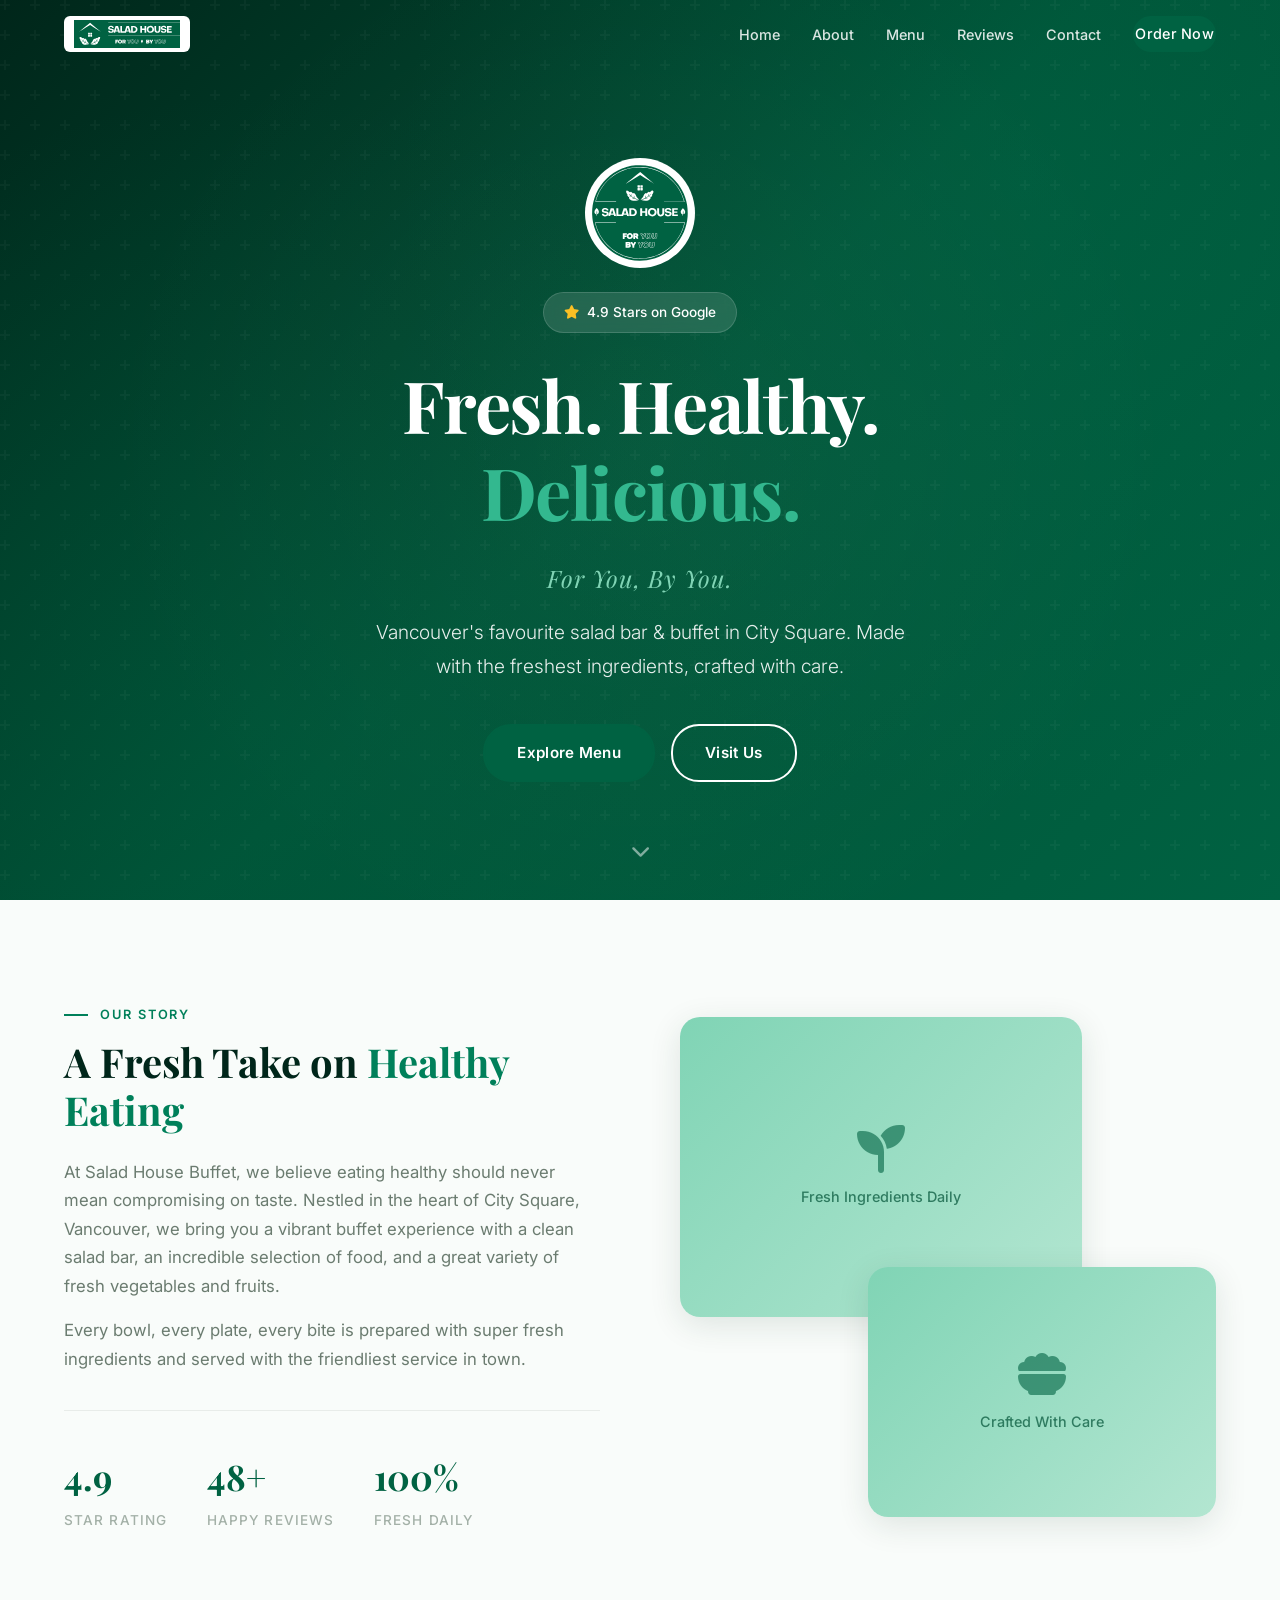
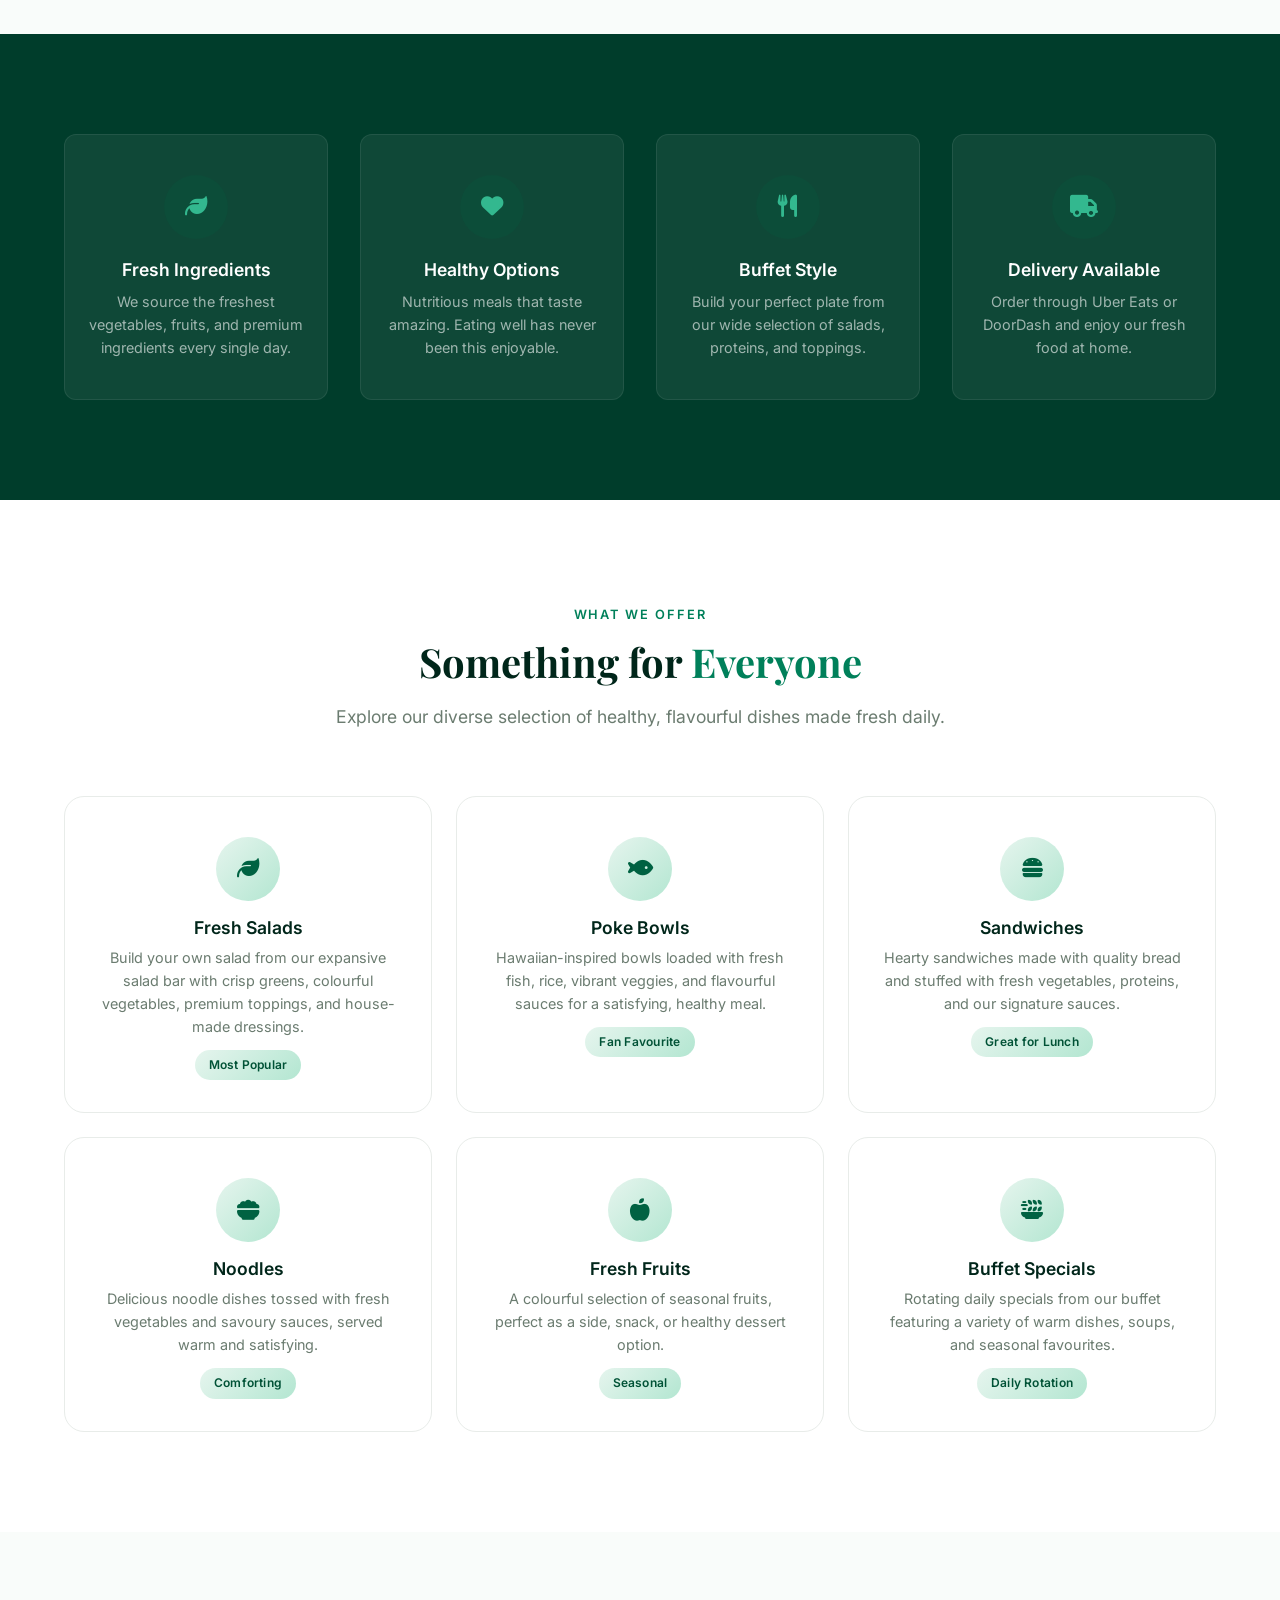
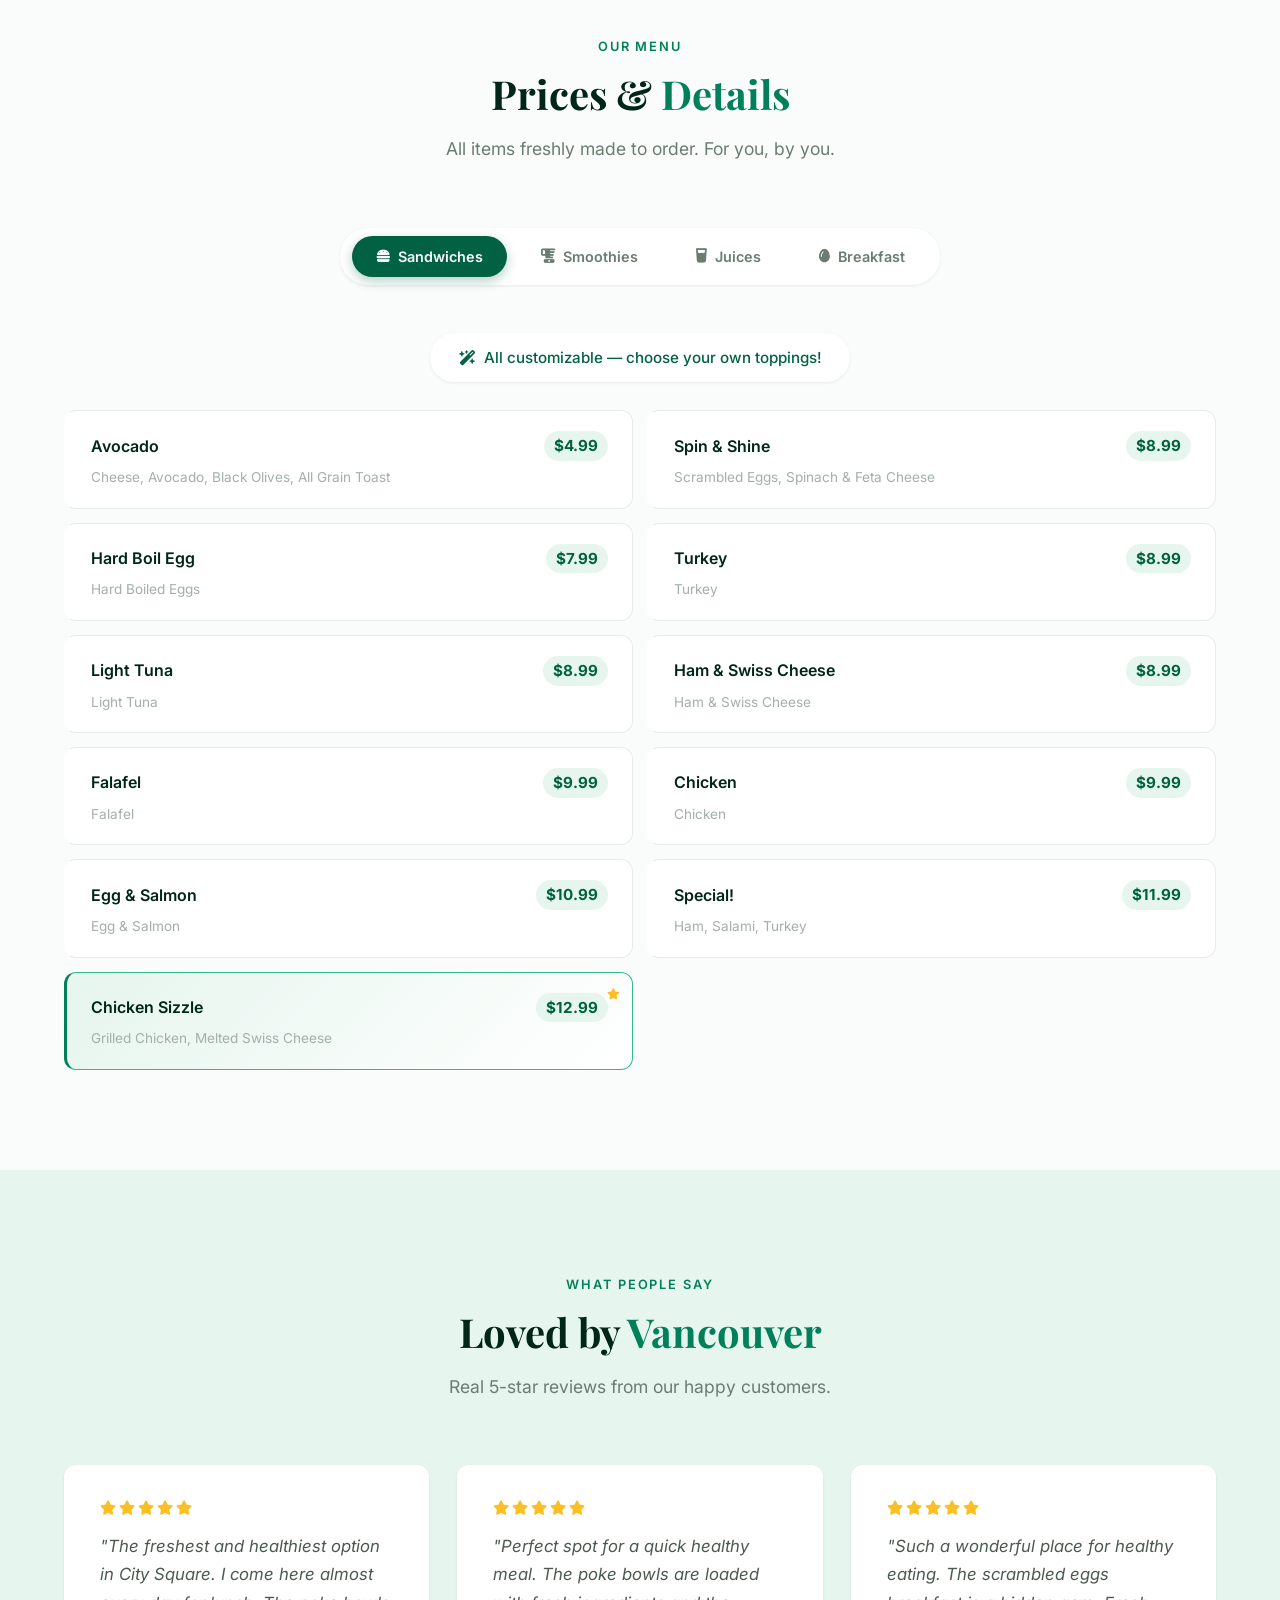
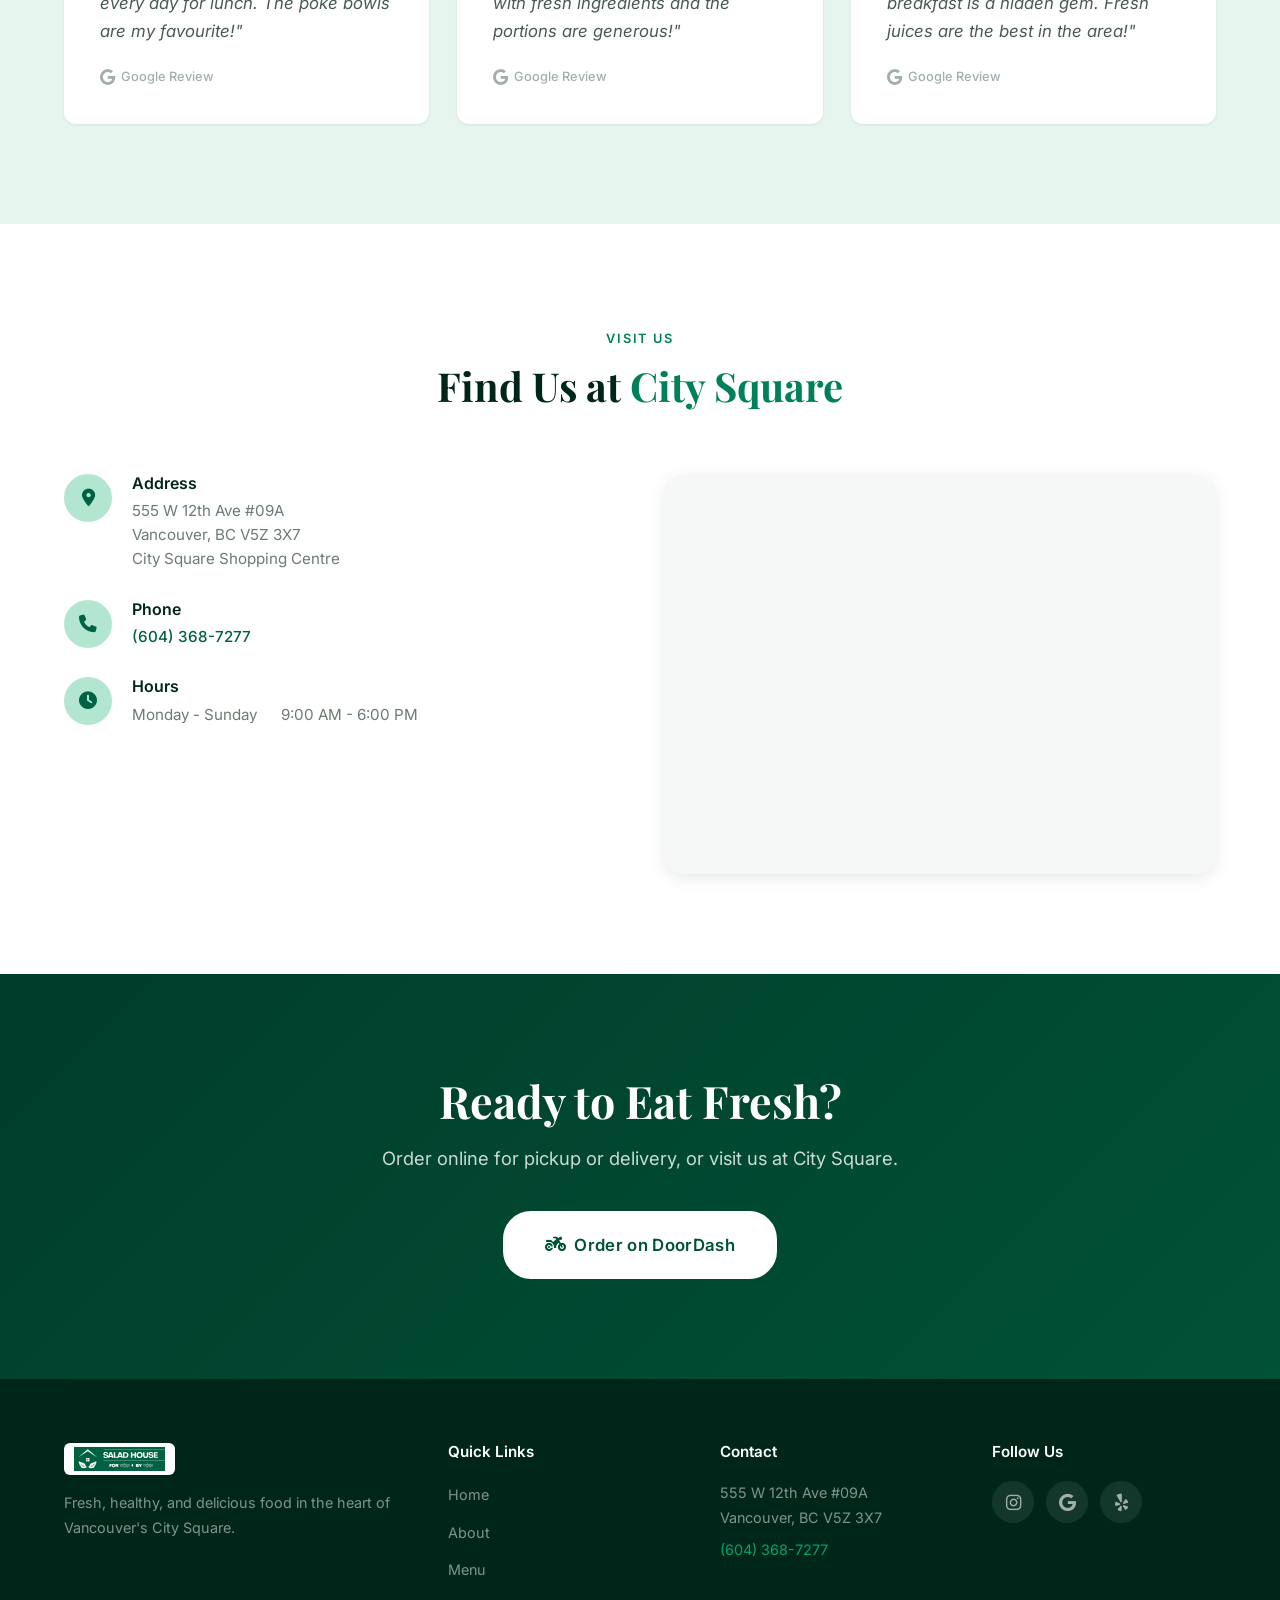
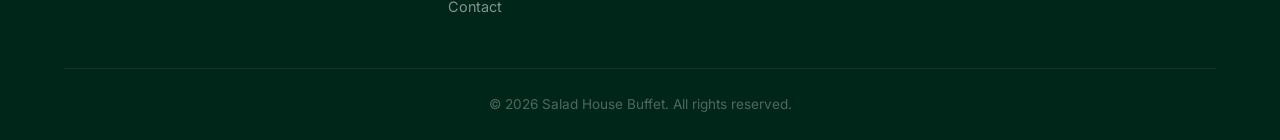
==== index.html @ c986d06a "Update hours to 9AM-6PM every day Co-Authored-By: Claude <noreply@anthropic.com>" ====
<!DOCTYPE html>
<html lang="en">
<head>
    <meta charset="UTF-8">
    <meta name="viewport" content="width=device-width, initial-scale=1.0">
    <title>Salad House Buffet | Fresh & Healthy in City Square, Vancouver</title>
    <meta name="description" content="Salad House Buffet in City Square Vancouver - fresh salads, poke bowls, sandwiches & noodles made with the freshest ingredients. Dine in, pickup or delivery.">
    <link rel="preconnect" href="https://fonts.googleapis.com">
    <link rel="preconnect" href="https://fonts.gstatic.com" crossorigin>
    <link href="https://fonts.googleapis.com/css2?family=Playfair+Display:wght@500;700&family=Inter:wght@300;400;500;600&display=swap" rel="stylesheet">
    <link rel="stylesheet" href="https://cdnjs.cloudflare.com/ajax/libs/font-awesome/6.5.1/css/all.min.css">
    <link rel="icon" type="image/svg+xml" href="Circle-LightBox.svg">
    <link rel="stylesheet" href="style.css">
</head>
<body>

    <!-- Navigation -->
    <nav class="navbar" id="navbar">
        <div class="container nav-container">
            <a href="#" class="logo">
                <img src="Signage-Rectangle.svg" alt="Salad House Buffet" class="logo-img">
            </a>
            <button class="nav-toggle" id="navToggle" aria-label="Toggle navigation">
                <span></span>
                <span></span>
                <span></span>
            </button>
            <ul class="nav-links" id="navLinks">
                <li><a href="#home">Home</a></li>
                <li><a href="#about">About</a></li>
                <li><a href="#menu">Menu</a></li>
                <li><a href="#reviews">Reviews</a></li>
                <li><a href="#contact">Contact</a></li>
                <li><a href="#order" class="btn btn-nav">Order Now</a></li>
            </ul>
        </div>
    </nav>

    <!-- Hero Section -->
    <section class="hero" id="home">
        <div class="hero-overlay"></div>
        <div class="container hero-content">
            <img src="Circle-LightBox.svg" alt="Salad House Buffet" class="hero-logo">
            <span class="hero-badge"><i class="fas fa-star"></i> 4.9 Stars on Google</span>
            <h1>Fresh. Healthy.<br><span class="text-accent">Delicious.</span></h1>
            <p class="hero-slogan">For You, By You.</p>
            <p class="hero-subtitle">Vancouver's favourite salad bar &amp; buffet in City Square. Made with the freshest ingredients, crafted with care.</p>
            <div class="hero-buttons">
                <a href="#menu" class="btn btn-primary">Explore Menu</a>
                <a href="#contact" class="btn btn-outline">Visit Us</a>
            </div>
        </div>
        <div class="hero-scroll">
            <a href="#about"><i class="fas fa-chevron-down"></i></a>
        </div>
    </section>

    <!-- About Section -->
    <section class="section about" id="about">
        <div class="container">
            <div class="about-grid">
                <div class="about-content">
                    <span class="section-label">Our Story</span>
                    <h2>A Fresh Take on <span class="text-accent">Healthy Eating</span></h2>
                    <p>At Salad House Buffet, we believe eating healthy should never mean compromising on taste. Nestled in the heart of City Square, Vancouver, we bring you a vibrant buffet experience with a clean salad bar, an incredible selection of food, and a great variety of fresh vegetables and fruits.</p>
                    <p>Every bowl, every plate, every bite is prepared with super fresh ingredients and served with the friendliest service in town.</p>
                    <div class="about-stats">
                        <div class="stat">
                            <span class="stat-number">4.9</span>
                            <span class="stat-label">Star Rating</span>
                        </div>
                        <div class="stat">
                            <span class="stat-number">48+</span>
                            <span class="stat-label">Happy Reviews</span>
                        </div>
                        <div class="stat">
                            <span class="stat-number">100%</span>
                            <span class="stat-label">Fresh Daily</span>
                        </div>
                    </div>
                </div>
                <div class="about-images">
                    <div class="about-image-card">
                        <div class="image-placeholder">
                            <i class="fas fa-seedling"></i>
                            <span>Fresh Ingredients Daily</span>
                        </div>
                    </div>
                    <div class="about-image-card offset">
                        <div class="image-placeholder">
                            <i class="fas fa-bowl-food"></i>
                            <span>Crafted With Care</span>
                        </div>
                    </div>
                </div>
            </div>
        </div>
    </section>

    <!-- Features Section -->
    <section class="section features">
        <div class="container">
            <div class="features-grid">
                <div class="feature-card">
                    <div class="feature-icon"><i class="fas fa-leaf"></i></div>
                    <h3>Fresh Ingredients</h3>
                    <p>We source the freshest vegetables, fruits, and premium ingredients every single day.</p>
                </div>
                <div class="feature-card">
                    <div class="feature-icon"><i class="fas fa-heart"></i></div>
                    <h3>Healthy Options</h3>
                    <p>Nutritious meals that taste amazing. Eating well has never been this enjoyable.</p>
                </div>
                <div class="feature-card">
                    <div class="feature-icon"><i class="fas fa-utensils"></i></div>
                    <h3>Buffet Style</h3>
                    <p>Build your perfect plate from our wide selection of salads, proteins, and toppings.</p>
                </div>
                <div class="feature-card">
                    <div class="feature-icon"><i class="fas fa-truck"></i></div>
                    <h3>Delivery Available</h3>
                    <p>Order through Uber Eats or DoorDash and enjoy our fresh food at home.</p>
                </div>
            </div>
        </div>
    </section>

    <!-- What We Offer Section -->
    <section class="section menu" id="menu">
        <div class="container">
            <div class="section-header">
                <span class="section-label">What We Offer</span>
                <h2>Something for <span class="text-accent">Everyone</span></h2>
                <p class="section-desc">Explore our diverse selection of healthy, flavourful dishes made fresh daily.</p>
            </div>
            <div class="menu-grid">
                <div class="menu-card">
                    <div class="menu-card-icon"><i class="fas fa-leaf"></i></div>
                    <div class="menu-card-content">
                        <h3>Fresh Salads</h3>
                        <p>Build your own salad from our expansive salad bar with crisp greens, colourful vegetables, premium toppings, and house-made dressings.</p>
                        <span class="menu-tag">Most Popular</span>
                    </div>
                </div>
                <div class="menu-card">
                    <div class="menu-card-icon"><i class="fas fa-fish"></i></div>
                    <div class="menu-card-content">
                        <h3>Poke Bowls</h3>
                        <p>Hawaiian-inspired bowls loaded with fresh fish, rice, vibrant veggies, and flavourful sauces for a satisfying, healthy meal.</p>
                        <span class="menu-tag">Fan Favourite</span>
                    </div>
                </div>
                <div class="menu-card">
                    <div class="menu-card-icon"><i class="fas fa-burger"></i></div>
                    <div class="menu-card-content">
                        <h3>Sandwiches</h3>
                        <p>Hearty sandwiches made with quality bread and stuffed with fresh vegetables, proteins, and our signature sauces.</p>
                        <span class="menu-tag">Great for Lunch</span>
                    </div>
                </div>
                <div class="menu-card">
                    <div class="menu-card-icon"><i class="fas fa-bowl-food"></i></div>
                    <div class="menu-card-content">
                        <h3>Noodles</h3>
                        <p>Delicious noodle dishes tossed with fresh vegetables and savoury sauces, served warm and satisfying.</p>
                        <span class="menu-tag">Comforting</span>
                    </div>
                </div>
                <div class="menu-card">
                    <div class="menu-card-icon"><i class="fas fa-apple-whole"></i></div>
                    <div class="menu-card-content">
                        <h3>Fresh Fruits</h3>
                        <p>A colourful selection of seasonal fruits, perfect as a side, snack, or healthy dessert option.</p>
                        <span class="menu-tag">Seasonal</span>
                    </div>
                </div>
                <div class="menu-card">
                    <div class="menu-card-icon"><i class="fas fa-plate-wheat"></i></div>
                    <div class="menu-card-content">
                        <h3>Buffet Specials</h3>
                        <p>Rotating daily specials from our buffet featuring a variety of warm dishes, soups, and seasonal favourites.</p>
                        <span class="menu-tag">Daily Rotation</span>
                    </div>
                </div>
            </div>
        </div>
    </section>

    <!-- Detailed Menu Section -->
    <section class="section detailed-menu" id="full-menu">
        <div class="container">
            <div class="section-header">
                <span class="section-label">Our Menu</span>
                <h2>Prices &amp; <span class="text-accent">Details</span></h2>
                <p class="section-desc">All items freshly made to order. For you, by you.</p>
            </div>
            <div class="menu-tabs">
                <button class="menu-tab active" data-tab="sandwiches"><i class="fas fa-burger"></i> Sandwiches</button>
                <button class="menu-tab" data-tab="smoothies"><i class="fas fa-blender"></i> Smoothies</button>
                <button class="menu-tab" data-tab="juices"><i class="fas fa-glass-water"></i> Juices</button>
                <button class="menu-tab" data-tab="breakfast"><i class="fas fa-egg"></i> Breakfast</button>
            </div>

            <!-- Sandwiches -->
            <div class="menu-tab-content active" id="tab-sandwiches">
                <p class="menu-tab-note"><i class="fas fa-wand-magic-sparkles"></i> All customizable &mdash; choose your own toppings!</p>
                <div class="detailed-menu-grid">
                    <div class="detailed-item">
                        <div class="detailed-item-header">
                            <h4>Avocado</h4>
                            <span class="detailed-price">$4.99</span>
                        </div>
                        <p>Cheese, Avocado, Black Olives, All Grain Toast</p>
                    </div>
                    <div class="detailed-item">
                        <div class="detailed-item-header">
                            <h4>Spin &amp; Shine</h4>
                            <span class="detailed-price">$8.99</span>
                        </div>
                        <p>Scrambled Eggs, Spinach &amp; Feta Cheese</p>
                    </div>
                    <div class="detailed-item">
                        <div class="detailed-item-header">
                            <h4>Hard Boil Egg</h4>
                            <span class="detailed-price">$7.99</span>
                        </div>
                        <p>Hard Boiled Eggs</p>
                    </div>
                    <div class="detailed-item">
                        <div class="detailed-item-header">
                            <h4>Turkey</h4>
                            <span class="detailed-price">$8.99</span>
                        </div>
                        <p>Turkey</p>
                    </div>
                    <div class="detailed-item">
                        <div class="detailed-item-header">
                            <h4>Light Tuna</h4>
                            <span class="detailed-price">$8.99</span>
                        </div>
                        <p>Light Tuna</p>
                    </div>
                    <div class="detailed-item">
                        <div class="detailed-item-header">
                            <h4>Ham &amp; Swiss Cheese</h4>
                            <span class="detailed-price">$8.99</span>
                        </div>
                        <p>Ham &amp; Swiss Cheese</p>
                    </div>
                    <div class="detailed-item">
                        <div class="detailed-item-header">
                            <h4>Falafel</h4>
                            <span class="detailed-price">$9.99</span>
                        </div>
                        <p>Falafel</p>
                    </div>
                    <div class="detailed-item">
                        <div class="detailed-item-header">
                            <h4>Chicken</h4>
                            <span class="detailed-price">$9.99</span>
                        </div>
                        <p>Chicken</p>
                    </div>
                    <div class="detailed-item">
                        <div class="detailed-item-header">
                            <h4>Egg &amp; Salmon</h4>
                            <span class="detailed-price">$10.99</span>
                        </div>
                        <p>Egg &amp; Salmon</p>
                    </div>
                    <div class="detailed-item">
                        <div class="detailed-item-header">
                            <h4>Special!</h4>
                            <span class="detailed-price">$11.99</span>
                        </div>
                        <p>Ham, Salami, Turkey</p>
                    </div>
                    <div class="detailed-item highlight">
                        <div class="detailed-item-header">
                            <h4>Chicken Sizzle</h4>
                            <span class="detailed-price">$12.99</span>
                        </div>
                        <p>Grilled Chicken, Melted Swiss Cheese</p>
                    </div>
                </div>
            </div>

            <!-- Smoothies -->
            <div class="menu-tab-content" id="tab-smoothies">
                <p class="menu-tab-note"><i class="fas fa-info-circle"></i> Available in 16oz &amp; 24oz</p>
                <div class="detailed-menu-grid">
                    <div class="detailed-item">
                        <div class="detailed-item-header">
                            <h4>Storm Smoothie</h4>
                            <span class="detailed-price">$6.99 / $8.99</span>
                        </div>
                        <p>Strawberry, Banana, Milk</p>
                    </div>
                    <div class="detailed-item">
                        <div class="detailed-item-header">
                            <h4>Bonanza</h4>
                            <span class="detailed-price">$6.99 / $8.99</span>
                        </div>
                        <p>Blueberry, Banana, Milk</p>
                    </div>
                    <div class="detailed-item">
                        <div class="detailed-item-header">
                            <h4>Pi&ntilde;a Colada</h4>
                            <span class="detailed-price">$6.99 / $8.99</span>
                        </div>
                        <p>Pineapple, Mango, Banana, Milk</p>
                    </div>
                    <div class="detailed-item">
                        <div class="detailed-item-header">
                            <h4>Mixed Berry</h4>
                            <span class="detailed-price">$6.99 / $8.99</span>
                        </div>
                        <p>Strawberry, Raspberry, Blueberry, Blackberry, Banana, Milk</p>
                    </div>
                    <div class="detailed-item">
                        <div class="detailed-item-header">
                            <h4>Green Berry</h4>
                            <span class="detailed-price">$6.99 / $8.99</span>
                        </div>
                        <p>Spinach, Strawberry, Mango, Banana, Milk</p>
                    </div>
                    <div class="detailed-item">
                        <div class="detailed-item-header">
                            <h4>Green Smoothie</h4>
                            <span class="detailed-price">$7.99 / $9.99</span>
                        </div>
                        <p>Avocado, Banana, Almond, Milk</p>
                    </div>
                    <div class="detailed-item">
                        <div class="detailed-item-header">
                            <h4>PB &amp; S</h4>
                            <span class="detailed-price">$7.99 / $9.99</span>
                        </div>
                        <p>Peanut Butter, Banana, Spinach, Milk</p>
                    </div>
                    <div class="detailed-item">
                        <div class="detailed-item-header">
                            <h4>Blueberry Blast</h4>
                            <span class="detailed-price">$7.99 / $9.99</span>
                        </div>
                        <p>Blueberry, Banana, Avocado, Chia Seeds</p>
                    </div>
                    <div class="detailed-item">
                        <div class="detailed-item-header">
                            <h4>Pine &amp; Shine</h4>
                            <span class="detailed-price">$8.99 / $10.99</span>
                        </div>
                        <p>Pineapple, Cucumber, Celery, Ginger, Lemon, Banana</p>
                    </div>
                    <div class="detailed-item">
                        <div class="detailed-item-header">
                            <h4>Mango Pistachio</h4>
                            <span class="detailed-price">$9.99 / $11.99</span>
                        </div>
                        <p>Mango, Banana, Pistachio, Milk</p>
                    </div>
                    <div class="detailed-item">
                        <div class="detailed-item-header">
                            <h4>Nutella Banana</h4>
                            <span class="detailed-price">$9.99 / $11.99</span>
                        </div>
                        <p>Nutella, Banana, Strawberry, Milk</p>
                    </div>
                </div>
                <div class="menu-addons">
                    <h4>Add-ons</h4>
                    <span>+$1 Almond Milk / Coconut Water</span>
                    <span>+$1.99 Nuts</span>
                    <span>+$2.99 Whey Protein (Chocolate/Vanilla)</span>
                </div>
            </div>

            <!-- Juices -->
            <div class="menu-tab-content" id="tab-juices">
                <p class="menu-tab-note"><i class="fas fa-lemon"></i> 16oz Fresh &mdash; All Customizable!</p>
                <div class="detailed-menu-grid">
                    <div class="detailed-item">
                        <div class="detailed-item-header">
                            <h4>Green Detox</h4>
                            <span class="detailed-price">$7.99</span>
                        </div>
                        <p>Apples, Lime, Kale/Celery</p>
                    </div>
                    <div class="detailed-item">
                        <div class="detailed-item-header">
                            <h4>Red Detox</h4>
                            <span class="detailed-price">$7.99</span>
                        </div>
                        <p>Apples, Beets, Carrots, Ginger</p>
                    </div>
                    <div class="detailed-item">
                        <div class="detailed-item-header">
                            <h4>Energizing Juice</h4>
                            <span class="detailed-price">$7.99</span>
                        </div>
                        <p>Apples, Celery, Oranges</p>
                    </div>
                    <div class="detailed-item">
                        <div class="detailed-item-header">
                            <h4>Lion's Juice</h4>
                            <span class="detailed-price">$7.99</span>
                        </div>
                        <p>Grapefruits, Oranges, Apples</p>
                    </div>
                    <div class="detailed-item">
                        <div class="detailed-item-header">
                            <h4>Carrot Juice</h4>
                            <span class="detailed-price">$7.99</span>
                        </div>
                        <p>Carrots</p>
                    </div>
                    <div class="detailed-item">
                        <div class="detailed-item-header">
                            <h4>Apple Juice</h4>
                            <span class="detailed-price">$7.99</span>
                        </div>
                        <p>Apples</p>
                    </div>
                    <div class="detailed-item">
                        <div class="detailed-item-header">
                            <h4>Orange Juice</h4>
                            <span class="detailed-price">$8.99</span>
                        </div>
                        <p>Oranges</p>
                    </div>
                    <div class="detailed-item">
                        <div class="detailed-item-header">
                            <h4>Watermelon Juice</h4>
                            <span class="detailed-price">$7.99</span>
                        </div>
                        <p>Watermelons</p>
                    </div>
                    <div class="detailed-item">
                        <div class="detailed-item-header">
                            <h4>Orange Fun</h4>
                            <span class="detailed-price">$7.99</span>
                        </div>
                        <p>Oranges, Carrots</p>
                    </div>
                    <div class="detailed-item">
                        <div class="detailed-item-header">
                            <h4>Green Glow</h4>
                            <span class="detailed-price">$7.99</span>
                        </div>
                        <p>Celery, Kale, Cucumber, Lemon, Ginger</p>
                    </div>
                    <div class="detailed-item highlight">
                        <div class="detailed-item-header">
                            <h4>Build A Blend!</h4>
                            <span class="detailed-price">$8.99</span>
                        </div>
                        <p>Create Your Own Juice With Customizable Flavours</p>
                    </div>
                </div>
            </div>

            <!-- Breakfast -->
            <div class="menu-tab-content" id="tab-breakfast">
                <p class="menu-tab-note"><i class="fas fa-clock"></i> Served 8:30 AM &ndash; 11:00 AM</p>
                <div class="detailed-menu-grid">
                    <div class="detailed-item breakfast-feature">
                        <div class="detailed-item-header">
                            <h4>Scrambled Eggs Plate</h4>
                            <span class="detailed-price">$7.99</span>
                        </div>
                        <p>Up to 4 of your toppings! Served with toast and fresh salad.</p>
                        <span class="menu-tag">Add coffee or tea for $1.99</span>
                    </div>
                </div>
            </div>
        </div>
    </section>

    <!-- Reviews Section -->
    <section class="section reviews" id="reviews">
        <div class="container">
            <div class="section-header">
                <span class="section-label">What People Say</span>
                <h2>Loved by <span class="text-accent">Vancouver</span></h2>
                <p class="section-desc">Real 5-star reviews from our happy customers.</p>
            </div>
            <div class="reviews-grid" id="reviewsGrid">
                <!-- Reviews are loaded dynamically via JavaScript -->
            </div>
        </div>
    </section>

    <!-- Hours & Location Section -->
    <section class="section contact" id="contact">
        <div class="container">
            <div class="section-header">
                <span class="section-label">Visit Us</span>
                <h2>Find Us at <span class="text-accent">City Square</span></h2>
            </div>
            <div class="contact-grid">
                <div class="contact-info">
                    <div class="contact-card">
                        <div class="contact-icon"><i class="fas fa-location-dot"></i></div>
                        <div>
                            <h3>Address</h3>
                            <p>555 W 12th Ave #09A<br>Vancouver, BC V5Z 3X7<br>City Square Shopping Centre</p>
                        </div>
                    </div>
                    <div class="contact-card">
                        <div class="contact-icon"><i class="fas fa-phone"></i></div>
                        <div>
                            <h3>Phone</h3>
                            <p><a href="tel:+16043687277">(604) 368-7277</a></p>
                        </div>
                    </div>
                    <div class="contact-card">
                        <div class="contact-icon"><i class="fas fa-clock"></i></div>
                        <div>
                            <h3>Hours</h3>
                            <div class="hours-table">
                                <div class="hours-row">
                                    <span>Monday - Sunday</span>
                                    <span>9:00 AM - 6:00 PM</span>
                                </div>
                            </div>
                        </div>
                    </div>
                </div>
                <div class="contact-map">
                    <iframe
                        src="https://www.google.com/maps/embed/v1/place?key=AIzaSyBFw0Qbyq9zTFTd-tUY6dZWTgaQzuU17R8&q=Salad+House+Buffet,555+W+12th+Ave,Vancouver+BC&zoom=16"
                        width="100%"
                        height="100%"
                        style="border:0;"
                        allowfullscreen=""
                        loading="lazy"
                        referrerpolicy="no-referrer-when-downgrade"
                        title="Salad House Buffet Location">
                    </iframe>
                </div>
            </div>
        </div>
    </section>

    <!-- Order CTA Section -->
    <section class="section cta" id="order">
        <div class="container cta-content">
            <h2>Ready to Eat Fresh?</h2>
            <p>Order online for pickup or delivery, or visit us at City Square.</p>
            <div class="cta-buttons">
                <a href="https://www.doordash.com/en-CA/store/salad-house-buffet-vancouver-27857831/" target="_blank" rel="noopener" class="btn btn-primary btn-lg">
                    <i class="fas fa-motorcycle"></i> Order on DoorDash
                </a>
            </div>
        </div>
    </section>

    <!-- Footer -->
    <footer class="footer">
        <div class="container">
            <div class="footer-grid">
                <div class="footer-brand">
                    <a href="#" class="logo">
                        <img src="Signage-Rectangle.svg" alt="Salad House Buffet" class="logo-img footer-logo-img">
                    </a>
                    <p>Fresh, healthy, and delicious food in the heart of Vancouver's City Square.</p>
                </div>
                <div class="footer-links">
                    <h4>Quick Links</h4>
                    <ul>
                        <li><a href="#home">Home</a></li>
                        <li><a href="#about">About</a></li>
                        <li><a href="#menu">Menu</a></li>
                        <li><a href="#contact">Contact</a></li>
                    </ul>
                </div>
                <div class="footer-contact">
                    <h4>Contact</h4>
                    <p>555 W 12th Ave #09A<br>Vancouver, BC V5Z 3X7</p>
                    <p><a href="tel:+16043687277">(604) 368-7277</a></p>
                </div>
                <div class="footer-social">
                    <h4>Follow Us</h4>
                    <div class="social-links">
                        <a href="https://www.instagram.com/saladhouse.vancouver/" target="_blank" rel="noopener" aria-label="Instagram"><i class="fab fa-instagram"></i></a>
                        <a href="https://www.google.ca/maps/place/Salad+House/@49.2611247,-123.1162319,17z/data=!4m8!3m7!1s0x548673e7e49246a1:0xc9ac0d1b2c7788c9!8m2!3d49.2611247!4d-123.1162319!9m1!1b1!16s%2Fg%2F11fyxnqwh1" target="_blank" rel="noopener" aria-label="Google Maps Reviews"><i class="fab fa-google"></i></a>
                        <a href="https://www.yelp.com/biz/salad-house-buffet-vancouver" target="_blank" rel="noopener" aria-label="Yelp"><i class="fab fa-yelp"></i></a>
                    </div>
                </div>
            </div>
            <div class="footer-bottom">
                <p>&copy; 2026 Salad House Buffet. All rights reserved.</p>
            </div>
        </div>
    </footer>

    <script src="script.js"></script>
</body>
</html>
---- style.css ----
/* ===================================
   SALAD HOUSE BUFFET - Stylesheet
   Green & White Color Scheme
   =================================== */

/* --- CSS Variables --- */
:root {
    --green-900: #00261a;
    --green-800: #003d2b;
    --green-700: #005236;
    --green-600: #006242;
    --green-500: #00805a;
    --green-400: #00a374;
    --green-300: #33b88f;
    --green-200: #80d4b5;
    --green-100: #b3e6d1;
    --green-50: #e6f5ee;

    --white: #ffffff;
    --off-white: #f9fcfa;
    --gray-50: #f6f8f7;
    --gray-100: #e8ece9;
    --gray-200: #d1d9d4;
    --gray-300: #a3b0a7;
    --gray-400: #6b7c70;
    --gray-500: #4a5a50;
    --gray-600: #344038;
    --gray-700: #1e2822;

    --font-display: 'Playfair Display', Georgia, serif;
    --font-body: 'Inter', -apple-system, BlinkMacSystemFont, sans-serif;

    --shadow-sm: 0 1px 3px rgba(26, 58, 42, 0.08);
    --shadow-md: 0 4px 16px rgba(26, 58, 42, 0.1);
    --shadow-lg: 0 8px 32px rgba(26, 58, 42, 0.12);
    --shadow-xl: 0 16px 48px rgba(26, 58, 42, 0.16);

    --radius-sm: 8px;
    --radius-md: 12px;
    --radius-lg: 20px;
    --radius-xl: 28px;

    --transition: 0.3s cubic-bezier(0.4, 0, 0.2, 1);
}

/* --- Reset & Base --- */
*,
*::before,
*::after {
    margin: 0;
    padding: 0;
    box-sizing: border-box;
}

html {
    scroll-behavior: smooth;
    scroll-padding-top: 80px;
}

body {
    font-family: var(--font-body);
    color: var(--gray-600);
    background-color: var(--white);
    line-height: 1.7;
    font-size: 16px;
    -webkit-font-smoothing: antialiased;
    -moz-osx-font-smoothing: grayscale;
}

h1, h2, h3, h4, h5, h6 {
    font-family: var(--font-display);
    color: var(--green-900);
    line-height: 1.2;
    font-weight: 700;
}

a {
    text-decoration: none;
    color: inherit;
    transition: color var(--transition);
}

img {
    max-width: 100%;
    height: auto;
    display: block;
}

.container {
    max-width: 1200px;
    margin: 0 auto;
    padding: 0 24px;
}

.section {
    padding: 100px 0;
}

.text-accent {
    color: var(--green-500);
}

/* --- Buttons --- */
.btn {
    display: inline-flex;
    align-items: center;
    gap: 8px;
    padding: 14px 32px;
    border-radius: var(--radius-xl);
    font-family: var(--font-body);
    font-weight: 600;
    font-size: 0.95rem;
    cursor: pointer;
    transition: all var(--transition);
    border: 2px solid transparent;
    letter-spacing: 0.02em;
}

.btn-primary {
    background: var(--green-600);
    color: var(--white);
    border-color: var(--green-600);
}

.btn-primary:hover {
    background: var(--green-700);
    border-color: var(--green-700);
    transform: translateY(-2px);
    box-shadow: var(--shadow-lg);
}

.btn-outline {
    background: transparent;
    color: var(--white);
    border-color: var(--white);
}

.btn-outline:hover {
    background: var(--white);
    color: var(--green-700);
    transform: translateY(-2px);
}

.btn-lg {
    padding: 18px 40px;
    font-size: 1.05rem;
}

.btn-nav {
    padding: 8px 20px;
    background: var(--green-600);
    color: var(--white) !important;
    border-color: var(--green-600);
    border-radius: var(--radius-xl);
    font-size: 0.85rem;
}

.btn-nav:hover {
    background: var(--green-700);
    border-color: var(--green-700);
}

/* --- Section Headers --- */
.section-label {
    display: inline-block;
    font-size: 0.8rem;
    font-weight: 600;
    letter-spacing: 0.15em;
    text-transform: uppercase;
    color: var(--green-500);
    margin-bottom: 12px;
    position: relative;
    padding-left: 36px;
}

.section-label::before {
    content: '';
    position: absolute;
    left: 0;
    top: 50%;
    width: 24px;
    height: 2px;
    background: var(--green-500);
    transform: translateY(-50%);
}

.section-header {
    text-align: center;
    max-width: 640px;
    margin: 0 auto 64px;
}

.section-header .section-label {
    padding-left: 0;
}

.section-header .section-label::before {
    display: none;
}

.section-header h2 {
    font-size: 2.5rem;
    margin-bottom: 16px;
}

.section-desc {
    color: var(--gray-400);
    font-size: 1.1rem;
}

/* --- Navbar --- */
.navbar {
    position: fixed;
    top: 0;
    left: 0;
    right: 0;
    z-index: 1000;
    padding: 16px 0;
    transition: all var(--transition);
    background: transparent;
}

.navbar.scrolled {
    background: rgba(255, 255, 255, 0.97);
    backdrop-filter: blur(12px);
    box-shadow: var(--shadow-sm);
    padding: 10px 0;
}

.nav-container {
    display: flex;
    align-items: center;
    justify-content: space-between;
}

.logo {
    display: flex;
    align-items: center;
    gap: 10px;
    font-family: var(--font-display);
    font-size: 1.35rem;
    font-weight: 700;
    color: var(--white);
    transition: color var(--transition);
}

.logo-img {
    height: 36px;
    width: auto;
    background: white;
    padding: 4px 10px;
    border-radius: 6px;
    transition: all var(--transition);
}

.navbar.scrolled .logo-img {
    background: transparent;
    padding: 4px 0;
}

.navbar.scrolled .logo {
    color: var(--green-900);
}

.logo-icon {
    display: flex;
    align-items: center;
    justify-content: center;
    width: 38px;
    height: 38px;
    background: var(--green-500);
    color: var(--white);
    border-radius: 50%;
    font-size: 1rem;
}

.logo-accent {
    font-weight: 500;
}

.nav-links {
    display: flex;
    align-items: center;
    gap: 32px;
    list-style: none;
}

.nav-links a {
    font-size: 0.9rem;
    font-weight: 500;
    color: rgba(255, 255, 255, 0.85);
    position: relative;
    padding: 4px 0;
    transition: color var(--transition);
}

.nav-links a:not(.btn)::after {
    content: '';
    position: absolute;
    bottom: -2px;
    left: 0;
    width: 0;
    height: 2px;
    background: var(--green-400);
    transition: width var(--transition);
}

.nav-links a:hover::after {
    width: 100%;
}

.navbar.scrolled .nav-links a {
    color: var(--gray-500);
}

.navbar.scrolled .nav-links a:hover {
    color: var(--green-600);
}

.nav-toggle {
    display: none;
    flex-direction: column;
    gap: 5px;
    background: none;
    border: none;
    cursor: pointer;
    padding: 4px;
}

.nav-toggle span {
    width: 24px;
    height: 2px;
    background: var(--white);
    border-radius: 2px;
    transition: all var(--transition);
}

.navbar.scrolled .nav-toggle span {
    background: var(--green-900);
}

/* --- Hero --- */
.hero {
    position: relative;
    min-height: 100vh;
    display: flex;
    align-items: center;
    justify-content: center;
    overflow: hidden;
    background:
        linear-gradient(135deg, var(--green-900) 0%, var(--green-700) 50%, var(--green-600) 100%);
}

.hero::before {
    content: '';
    position: absolute;
    inset: 0;
    background:
        radial-gradient(circle at 20% 80%, rgba(0, 98, 66, 0.3) 0%, transparent 50%),
        radial-gradient(circle at 80% 20%, rgba(0, 128, 90, 0.2) 0%, transparent 50%),
        radial-gradient(circle at 50% 50%, rgba(255, 255, 255, 0.03) 0%, transparent 70%);
}

.hero-overlay {
    position: absolute;
    inset: 0;
    background: url("data:image/svg+xml,%3Csvg width='60' height='60' viewBox='0 0 60 60' xmlns='http://www.w3.org/2000/svg'%3E%3Cg fill='none' fill-rule='evenodd'%3E%3Cg fill='%23ffffff' fill-opacity='0.03'%3E%3Cpath d='M36 34v-4h-2v4h-4v2h4v4h2v-4h4v-2h-4zm0-30V0h-2v4h-4v2h4v4h2V6h4V4h-4zM6 34v-4H4v4H0v2h4v4h2v-4h4v-2H6zM6 4V0H4v4H0v2h4v4h2V6h4V4H6z'/%3E%3C/g%3E%3C/g%3E%3C/svg%3E");
}

.hero-content {
    text-align: center;
    color: var(--white);
    position: relative;
    z-index: 2;
    padding: 120px 20px 80px;
}

.hero-logo {
    width: 110px;
    height: 110px;
    margin: 0 auto 24px;
    display: block;
    background: white;
    border-radius: 50%;
    padding: 6px;
}

.hero-badge {
    display: inline-flex;
    align-items: center;
    gap: 8px;
    background: rgba(255, 255, 255, 0.12);
    backdrop-filter: blur(8px);
    padding: 8px 20px;
    border-radius: var(--radius-xl);
    font-size: 0.85rem;
    font-weight: 500;
    margin-bottom: 28px;
    border: 1px solid rgba(255, 255, 255, 0.15);
}

.hero-badge i {
    color: #fbbf24;
}

.hero h1 {
    font-size: 4.5rem;
    color: var(--white);
    margin-bottom: 24px;
    letter-spacing: -0.02em;
}

.hero h1 .text-accent {
    color: var(--green-300);
}

.hero-slogan {
    font-family: var(--font-display);
    font-size: 1.5rem;
    font-style: italic;
    color: var(--green-200);
    margin-bottom: 16px;
    letter-spacing: 0.04em;
}

.hero-subtitle {
    font-size: 1.2rem;
    max-width: 560px;
    margin: 0 auto 40px;
    opacity: 0.9;
    line-height: 1.8;
    font-weight: 300;
}

.hero-buttons {
    display: flex;
    gap: 16px;
    justify-content: center;
    flex-wrap: wrap;
}

.hero-scroll {
    position: absolute;
    bottom: 32px;
    left: 50%;
    transform: translateX(-50%);
    z-index: 2;
}

.hero-scroll a {
    color: rgba(255, 255, 255, 0.5);
    font-size: 1.2rem;
    animation: bounce 2s infinite;
}

@keyframes bounce {
    0%, 100% { transform: translateY(0); }
    50% { transform: translateY(8px); }
}

/* --- About --- */
.about {
    background: var(--off-white);
}

.about-grid {
    display: grid;
    grid-template-columns: 1fr 1fr;
    gap: 80px;
    align-items: center;
}

.about-content h2 {
    font-size: 2.5rem;
    margin-bottom: 24px;
}

.about-content p {
    margin-bottom: 16px;
    font-size: 1.05rem;
    color: var(--gray-400);
}

.about-stats {
    display: flex;
    gap: 40px;
    margin-top: 36px;
    padding-top: 36px;
    border-top: 1px solid var(--gray-100);
}

.stat-number {
    display: block;
    font-family: var(--font-display);
    font-size: 2.2rem;
    font-weight: 700;
    color: var(--green-600);
}

.stat-label {
    font-size: 0.85rem;
    color: var(--gray-300);
    text-transform: uppercase;
    letter-spacing: 0.08em;
    font-weight: 500;
}

.about-images {
    position: relative;
    height: 500px;
}

.about-image-card {
    position: absolute;
    border-radius: var(--radius-lg);
    overflow: hidden;
    box-shadow: var(--shadow-lg);
}

.about-image-card:first-child {
    top: 0;
    left: 0;
    width: 75%;
    height: 60%;
}

.about-image-card.offset {
    bottom: 0;
    right: 0;
    width: 65%;
    height: 50%;
}

.image-placeholder {
    width: 100%;
    height: 100%;
    background: linear-gradient(135deg, var(--green-200), var(--green-100));
    display: flex;
    flex-direction: column;
    align-items: center;
    justify-content: center;
    gap: 12px;
    min-height: 200px;
}

.image-placeholder i {
    font-size: 3rem;
    color: var(--green-600);
    opacity: 0.6;
}

.image-placeholder span {
    font-weight: 500;
    color: var(--green-700);
    opacity: 0.7;
    font-size: 0.9rem;
}

/* --- Features --- */
.features {
    background: var(--green-800);
}

.features-grid {
    display: grid;
    grid-template-columns: repeat(4, 1fr);
    gap: 32px;
}

.feature-card {
    text-align: center;
    padding: 40px 24px;
    border-radius: var(--radius-md);
    background: rgba(255, 255, 255, 0.06);
    border: 1px solid rgba(255, 255, 255, 0.08);
    transition: all var(--transition);
}

.feature-card:hover {
    background: rgba(255, 255, 255, 0.1);
    transform: translateY(-4px);
}

.feature-icon {
    width: 64px;
    height: 64px;
    display: flex;
    align-items: center;
    justify-content: center;
    margin: 0 auto 20px;
    background: rgba(0, 98, 66, 0.2);
    border-radius: 50%;
    font-size: 1.4rem;
    color: var(--green-300);
}

.feature-card h3 {
    font-family: var(--font-body);
    color: var(--white);
    font-size: 1.1rem;
    font-weight: 600;
    margin-bottom: 10px;
}

.feature-card p {
    color: rgba(255, 255, 255, 0.6);
    font-size: 0.9rem;
    line-height: 1.6;
}

/* --- Menu --- */
.menu {
    background: var(--white);
}

.menu-grid {
    display: grid;
    grid-template-columns: repeat(3, 1fr);
    gap: 24px;
}

.menu-card {
    display: flex;
    flex-direction: column;
    align-items: center;
    text-align: center;
    gap: 16px;
    padding: 40px 28px 32px;
    background: var(--white);
    border-radius: var(--radius-lg);
    border: 1px solid var(--gray-100);
    transition: all var(--transition);
    position: relative;
    overflow: hidden;
}

.menu-card::before {
    content: '';
    position: absolute;
    top: 0;
    left: 0;
    right: 0;
    height: 3px;
    background: linear-gradient(90deg, var(--green-400), var(--green-600));
    opacity: 0;
    transition: opacity var(--transition);
}

.menu-card:hover {
    box-shadow: var(--shadow-lg);
    transform: translateY(-6px);
    border-color: var(--green-100);
}

.menu-card:hover::before {
    opacity: 1;
}

.menu-card-icon {
    flex-shrink: 0;
    width: 64px;
    height: 64px;
    display: flex;
    align-items: center;
    justify-content: center;
    background: linear-gradient(135deg, var(--green-50), var(--green-100));
    border-radius: 50%;
    font-size: 1.4rem;
    color: var(--green-600);
    transition: all var(--transition);
}

.menu-card:hover .menu-card-icon {
    background: linear-gradient(135deg, var(--green-100), var(--green-200));
    transform: scale(1.1);
}

.menu-card-content h3 {
    font-family: var(--font-body);
    font-size: 1.1rem;
    font-weight: 600;
    margin-bottom: 8px;
    color: var(--green-900);
}

.menu-card-content p {
    font-size: 0.9rem;
    color: var(--gray-400);
    line-height: 1.6;
    margin-bottom: 12px;
}

.menu-tag {
    display: inline-block;
    padding: 5px 14px;
    background: linear-gradient(135deg, var(--green-50), var(--green-100));
    color: var(--green-700);
    border-radius: var(--radius-xl);
    font-size: 0.75rem;
    font-weight: 600;
    letter-spacing: 0.02em;
}

/* --- Detailed Menu --- */
.detailed-menu {
    background: var(--off-white);
}

.menu-tabs {
    display: flex;
    justify-content: center;
    gap: 10px;
    flex-wrap: wrap;
    margin-bottom: 48px;
    background: var(--white);
    padding: 8px;
    border-radius: var(--radius-xl);
    box-shadow: var(--shadow-sm);
    max-width: 600px;
    margin-left: auto;
    margin-right: auto;
}

.menu-tab {
    display: inline-flex;
    align-items: center;
    gap: 8px;
    padding: 12px 24px;
    border: none;
    border-radius: var(--radius-xl);
    background: transparent;
    color: var(--gray-400);
    font-family: var(--font-body);
    font-size: 0.9rem;
    font-weight: 600;
    cursor: pointer;
    transition: all var(--transition);
}

.menu-tab:hover {
    background: var(--green-50);
    color: var(--green-600);
}

.menu-tab.active {
    background: var(--green-600);
    color: var(--white);
    box-shadow: 0 4px 12px rgba(0, 98, 66, 0.3);
}

.menu-tab-content {
    display: none;
    animation: fadeIn 0.4s ease;
}

.menu-tab-content.active {
    display: block;
}

@keyframes fadeIn {
    from { opacity: 0; transform: translateY(8px); }
    to { opacity: 1; transform: translateY(0); }
}

.menu-tab-note {
    text-align: center;
    color: var(--green-600);
    font-weight: 500;
    font-size: 0.95rem;
    margin-bottom: 28px;
    display: flex;
    align-items: center;
    justify-content: center;
    gap: 8px;
    background: var(--white);
    padding: 12px 24px;
    border-radius: var(--radius-xl);
    box-shadow: var(--shadow-sm);
    max-width: 420px;
    margin-left: auto;
    margin-right: auto;
}

.detailed-menu-grid {
    display: grid;
    grid-template-columns: repeat(2, 1fr);
    gap: 14px;
}

.detailed-item {
    display: flex;
    flex-direction: column;
    padding: 20px 24px;
    background: var(--white);
    border-radius: var(--radius-md);
    border: 1px solid var(--gray-100);
    border-left: 3px solid transparent;
    transition: all var(--transition);
}

.detailed-item:hover {
    border-left-color: var(--green-400);
    box-shadow: var(--shadow-md);
    transform: translateX(4px);
}

.detailed-item.highlight {
    border-color: var(--green-300);
    border-left-color: var(--green-500);
    background: linear-gradient(135deg, var(--green-50), var(--white));
    position: relative;
}

.detailed-item.highlight::after {
    content: '\f005';
    font-family: 'Font Awesome 6 Free';
    font-weight: 900;
    position: absolute;
    top: 12px;
    right: 12px;
    font-size: 0.7rem;
    color: #fbbf24;
}

.detailed-item-header {
    display: flex;
    justify-content: space-between;
    align-items: center;
    margin-bottom: 6px;
}

.detailed-item-header h4 {
    font-family: var(--font-body);
    font-size: 1rem;
    font-weight: 600;
    color: var(--green-900);
}

.detailed-price {
    font-family: var(--font-body);
    font-size: 0.95rem;
    font-weight: 700;
    color: var(--green-600);
    white-space: nowrap;
    background: var(--green-50);
    padding: 2px 10px;
    border-radius: var(--radius-xl);
}

.detailed-item p {
    font-size: 0.85rem;
    color: var(--gray-300);
    line-height: 1.5;
}

.detailed-item .menu-tag {
    margin-top: 8px;
    align-self: flex-start;
}

.breakfast-feature {
    grid-column: 1 / -1;
    max-width: 480px;
    margin: 0 auto;
    text-align: center;
    border-left-color: var(--green-400);
    padding: 32px;
}

.breakfast-feature .detailed-item-header {
    justify-content: center;
    gap: 16px;
}

.menu-addons {
    margin-top: 24px;
    padding: 20px 24px;
    background: var(--white);
    border-radius: var(--radius-md);
    border: 1px dashed var(--green-200);
    display: flex;
    flex-wrap: wrap;
    align-items: center;
    gap: 12px;
}

.menu-addons h4 {
    font-family: var(--font-body);
    font-size: 0.9rem;
    font-weight: 600;
    color: var(--green-900);
}

.menu-addons span {
    font-size: 0.85rem;
    color: var(--green-700);
    padding: 6px 14px;
    background: linear-gradient(135deg, var(--green-50), var(--green-100));
    border-radius: var(--radius-xl);
    font-weight: 500;
}

/* --- Reviews --- */
.reviews {
    background: var(--green-50);
}

.reviews-grid {
    display: grid;
    grid-template-columns: repeat(3, 1fr);
    gap: 28px;
}

.review-card {
    background: var(--white);
    padding: 36px;
    border-radius: var(--radius-md);
    box-shadow: var(--shadow-sm);
    transition: all var(--transition);
}

.review-card:hover {
    box-shadow: var(--shadow-md);
    transform: translateY(-4px);
}

.review-stars {
    margin-bottom: 16px;
    color: #fbbf24;
    font-size: 0.9rem;
    display: flex;
    gap: 3px;
}

.review-text {
    font-size: 1.05rem;
    line-height: 1.7;
    color: var(--gray-500);
    font-style: italic;
    margin-bottom: 20px;
}

.review-source {
    display: flex;
    align-items: center;
}

.review-platform {
    font-size: 0.8rem;
    color: var(--gray-300);
    font-weight: 500;
    display: flex;
    align-items: center;
    gap: 6px;
}

.review-platform i {
    font-size: 1rem;
}

/* --- Contact / Location --- */
.contact {
    background: var(--white);
}

.contact-grid {
    display: grid;
    grid-template-columns: 1fr 1fr;
    gap: 48px;
    align-items: start;
}

.contact-info {
    display: flex;
    flex-direction: column;
    gap: 28px;
}

.contact-card {
    display: flex;
    gap: 20px;
    align-items: flex-start;
}

.contact-icon {
    flex-shrink: 0;
    width: 48px;
    height: 48px;
    display: flex;
    align-items: center;
    justify-content: center;
    background: var(--green-100);
    border-radius: 50%;
    color: var(--green-600);
    font-size: 1.1rem;
}

.contact-card h3 {
    font-family: var(--font-body);
    font-size: 1rem;
    font-weight: 600;
    margin-bottom: 6px;
    color: var(--green-900);
}

.contact-card p {
    color: var(--gray-400);
    font-size: 0.95rem;
    line-height: 1.6;
}

.contact-card a {
    color: var(--green-600);
    font-weight: 500;
}

.contact-card a:hover {
    color: var(--green-700);
}

.hours-table {
    display: flex;
    flex-direction: column;
    gap: 8px;
}

.hours-row {
    display: flex;
    justify-content: space-between;
    gap: 24px;
    font-size: 0.95rem;
    color: var(--gray-400);
}

.contact-map {
    border-radius: var(--radius-lg);
    overflow: hidden;
    height: 400px;
    box-shadow: var(--shadow-md);
    background: var(--gray-50);
}

.contact-map iframe {
    display: block;
}

/* --- CTA --- */
.cta {
    background: linear-gradient(135deg, var(--green-800), var(--green-700));
    text-align: center;
}

.cta-content h2 {
    font-size: 2.8rem;
    color: var(--white);
    margin-bottom: 16px;
}

.cta-content p {
    color: rgba(255, 255, 255, 0.8);
    font-size: 1.15rem;
    margin-bottom: 36px;
}

.cta-buttons {
    display: flex;
    gap: 16px;
    justify-content: center;
    flex-wrap: wrap;
}

.cta .btn-primary {
    background: var(--white);
    color: var(--green-700);
    border-color: var(--white);
}

.cta .btn-primary:hover {
    background: var(--green-50);
    border-color: var(--green-50);
}

.cta .btn-outline {
    color: var(--white);
    border-color: rgba(255, 255, 255, 0.4);
}

.cta .btn-outline:hover {
    background: rgba(255, 255, 255, 0.1);
    border-color: var(--white);
}

/* --- Footer --- */
.footer {
    background: var(--green-900);
    padding: 64px 0 0;
}

.footer-grid {
    display: grid;
    grid-template-columns: 1.5fr 1fr 1fr 1fr;
    gap: 48px;
    padding-bottom: 48px;
    border-bottom: 1px solid rgba(255, 255, 255, 0.08);
}

.footer-brand .logo {
    margin-bottom: 16px;
}

.footer-logo-img {
    height: 32px;
    background: white;
    padding: 4px 10px;
    border-radius: 6px;
}

.footer-brand p {
    color: rgba(255, 255, 255, 0.5);
    font-size: 0.9rem;
    line-height: 1.7;
}

.footer h4,
.footer-links h4,
.footer-contact h4,
.footer-social h4 {
    font-family: var(--font-body);
    color: var(--white);
    font-size: 0.95rem;
    font-weight: 600;
    margin-bottom: 20px;
}

.footer-links ul {
    list-style: none;
    display: flex;
    flex-direction: column;
    gap: 10px;
}

.footer-links a {
    color: rgba(255, 255, 255, 0.5);
    font-size: 0.9rem;
    transition: color var(--transition);
}

.footer-links a:hover {
    color: var(--green-400);
}

.footer-contact p {
    color: rgba(255, 255, 255, 0.5);
    font-size: 0.9rem;
    line-height: 1.7;
    margin-bottom: 8px;
}

.footer-contact a {
    color: var(--green-400);
}

.footer-contact a:hover {
    color: var(--green-300);
}

.social-links {
    display: flex;
    gap: 12px;
}

.social-links a {
    width: 42px;
    height: 42px;
    display: flex;
    align-items: center;
    justify-content: center;
    background: rgba(255, 255, 255, 0.08);
    border-radius: 50%;
    color: rgba(255, 255, 255, 0.6);
    font-size: 1.1rem;
    transition: all var(--transition);
}

.social-links a:hover {
    background: var(--green-500);
    color: var(--white);
    transform: translateY(-3px);
}

.footer-bottom {
    padding: 24px 0;
    text-align: center;
}

.footer-bottom p {
    color: rgba(255, 255, 255, 0.3);
    font-size: 0.85rem;
}

/* ===================================
   RESPONSIVE DESIGN
   =================================== */

@media (max-width: 1024px) {
    .hero h1 {
        font-size: 3.5rem;
    }

    .features-grid {
        grid-template-columns: repeat(2, 1fr);
    }

    .menu-grid {
        grid-template-columns: repeat(2, 1fr);
    }

    .footer-grid {
        grid-template-columns: repeat(2, 1fr);
    }
}

@media (max-width: 768px) {
    .section {
        padding: 72px 0;
    }

    /* Mobile Nav */
    .nav-toggle {
        display: flex;
        z-index: 1001;
    }

    .nav-links {
        position: fixed;
        top: 0;
        right: -100%;
        width: 280px;
        height: 100vh;
        background: var(--green-900);
        flex-direction: column;
        padding: 100px 40px 40px;
        gap: 24px;
        transition: right var(--transition);
        box-shadow: var(--shadow-xl);
    }

    .nav-links.active {
        right: 0;
    }

    .nav-links a {
        color: rgba(255, 255, 255, 0.8) !important;
        font-size: 1.05rem;
    }

    .nav-toggle.active span:nth-child(1) {
        transform: rotate(45deg) translate(5px, 5px);
    }

    .nav-toggle.active span:nth-child(2) {
        opacity: 0;
    }

    .nav-toggle.active span:nth-child(3) {
        transform: rotate(-45deg) translate(5px, -5px);
    }

    /* Hero */
    .hero h1 {
        font-size: 2.8rem;
    }

    .hero-subtitle {
        font-size: 1.05rem;
    }

    /* About */
    .about-grid {
        grid-template-columns: 1fr;
        gap: 48px;
    }

    .about-images {
        height: 350px;
    }

    .about-content h2,
    .section-header h2 {
        font-size: 2rem;
    }

    .about-stats {
        gap: 24px;
    }

    /* Menu */
    .menu-grid {
        grid-template-columns: 1fr;
    }

    .menu-card {
        flex-direction: row;
        text-align: left;
        align-items: flex-start;
        padding: 24px;
    }

    .menu-card-icon {
        width: 48px;
        height: 48px;
        font-size: 1.2rem;
    }

    .menu-tabs {
        max-width: 100%;
        gap: 6px;
        padding: 6px;
    }

    .menu-tab {
        padding: 10px 16px;
        font-size: 0.82rem;
    }

    .detailed-menu-grid {
        grid-template-columns: 1fr;
    }

    /* Reviews */
    .reviews-grid {
        grid-template-columns: 1fr;
    }

    /* Contact */
    .contact-grid {
        grid-template-columns: 1fr;
    }

    .contact-map {
        height: 300px;
    }

    /* CTA */
    .cta-content h2 {
        font-size: 2rem;
    }

    /* Footer */
    .footer-grid {
        grid-template-columns: 1fr;
        gap: 32px;
    }
}

@media (max-width: 480px) {
    .hero h1 {
        font-size: 2.2rem;
    }

    .hero-buttons {
        flex-direction: column;
        align-items: center;
    }

    .btn {
        width: 100%;
        justify-content: center;
    }

    .cta-buttons {
        flex-direction: column;
        align-items: center;
    }

    .about-stats {
        flex-direction: column;
        gap: 16px;
    }

    .features-grid {
        grid-template-columns: 1fr;
    }
}
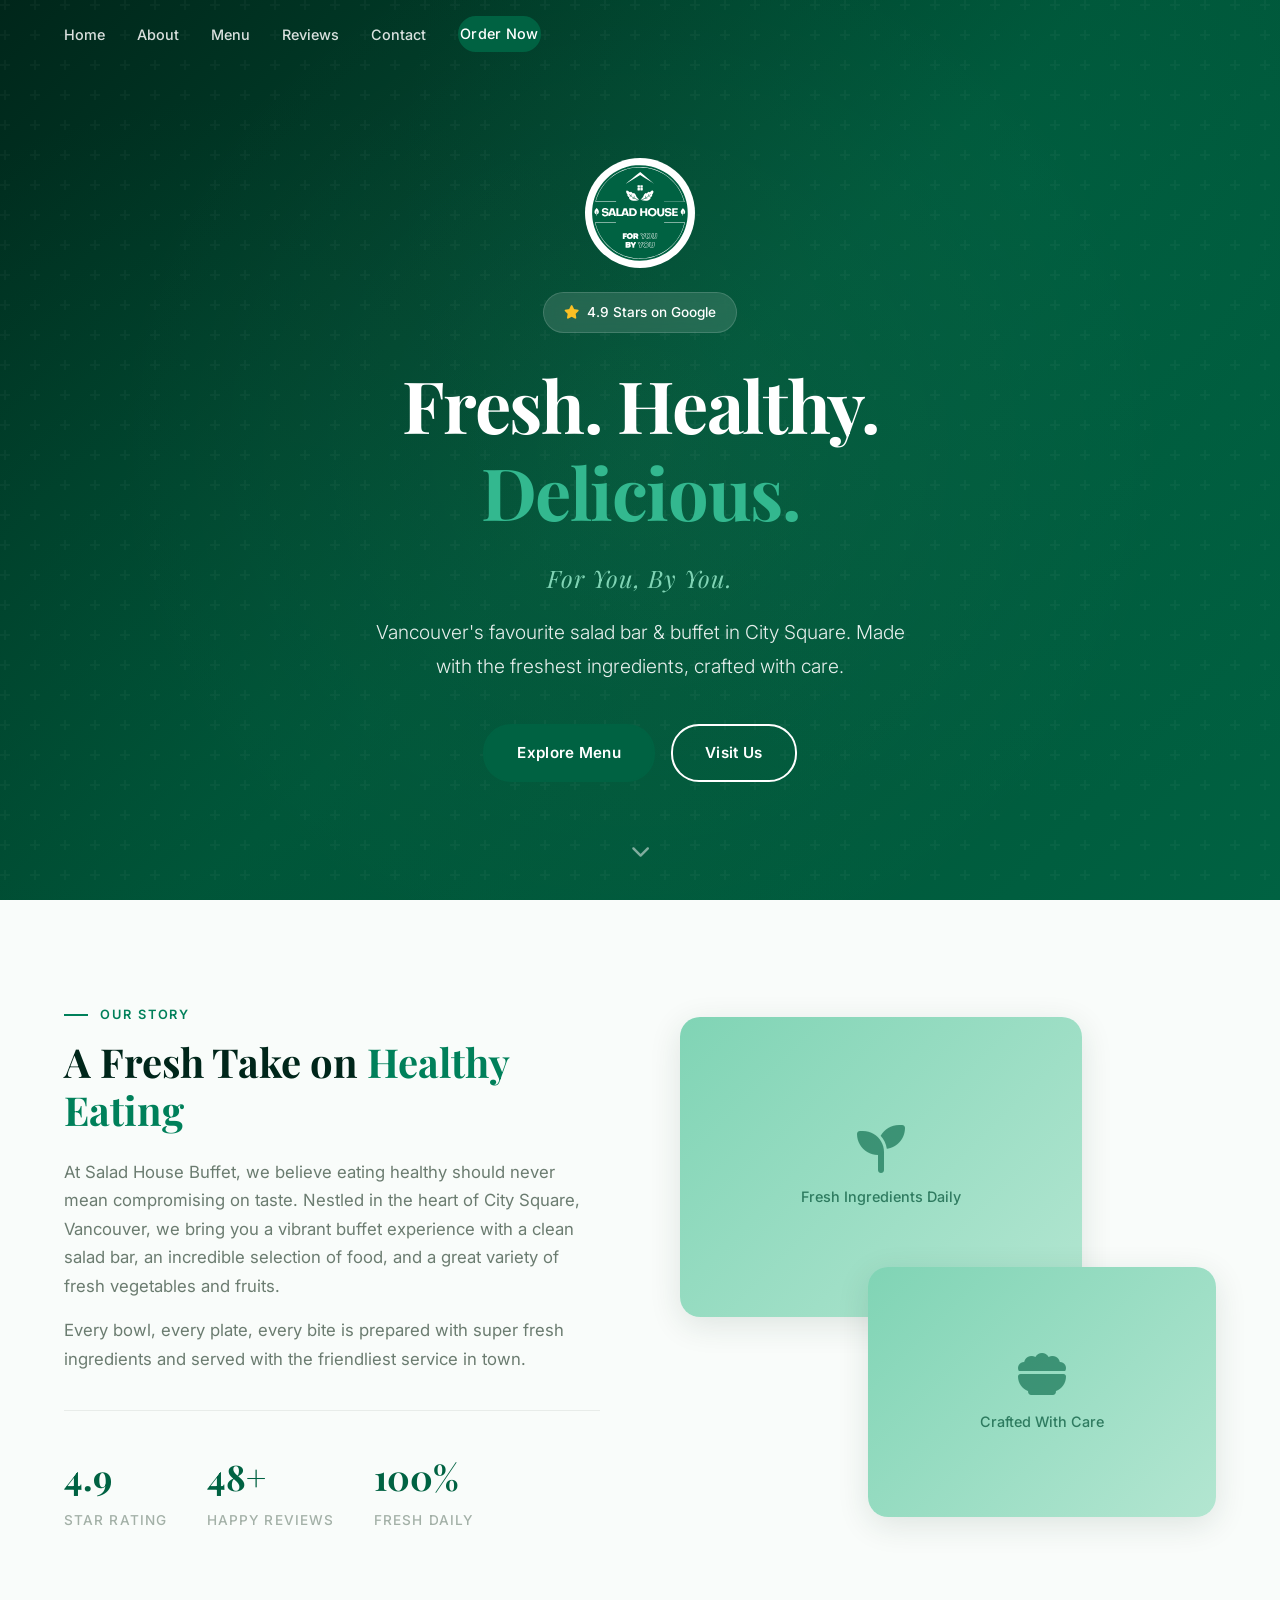
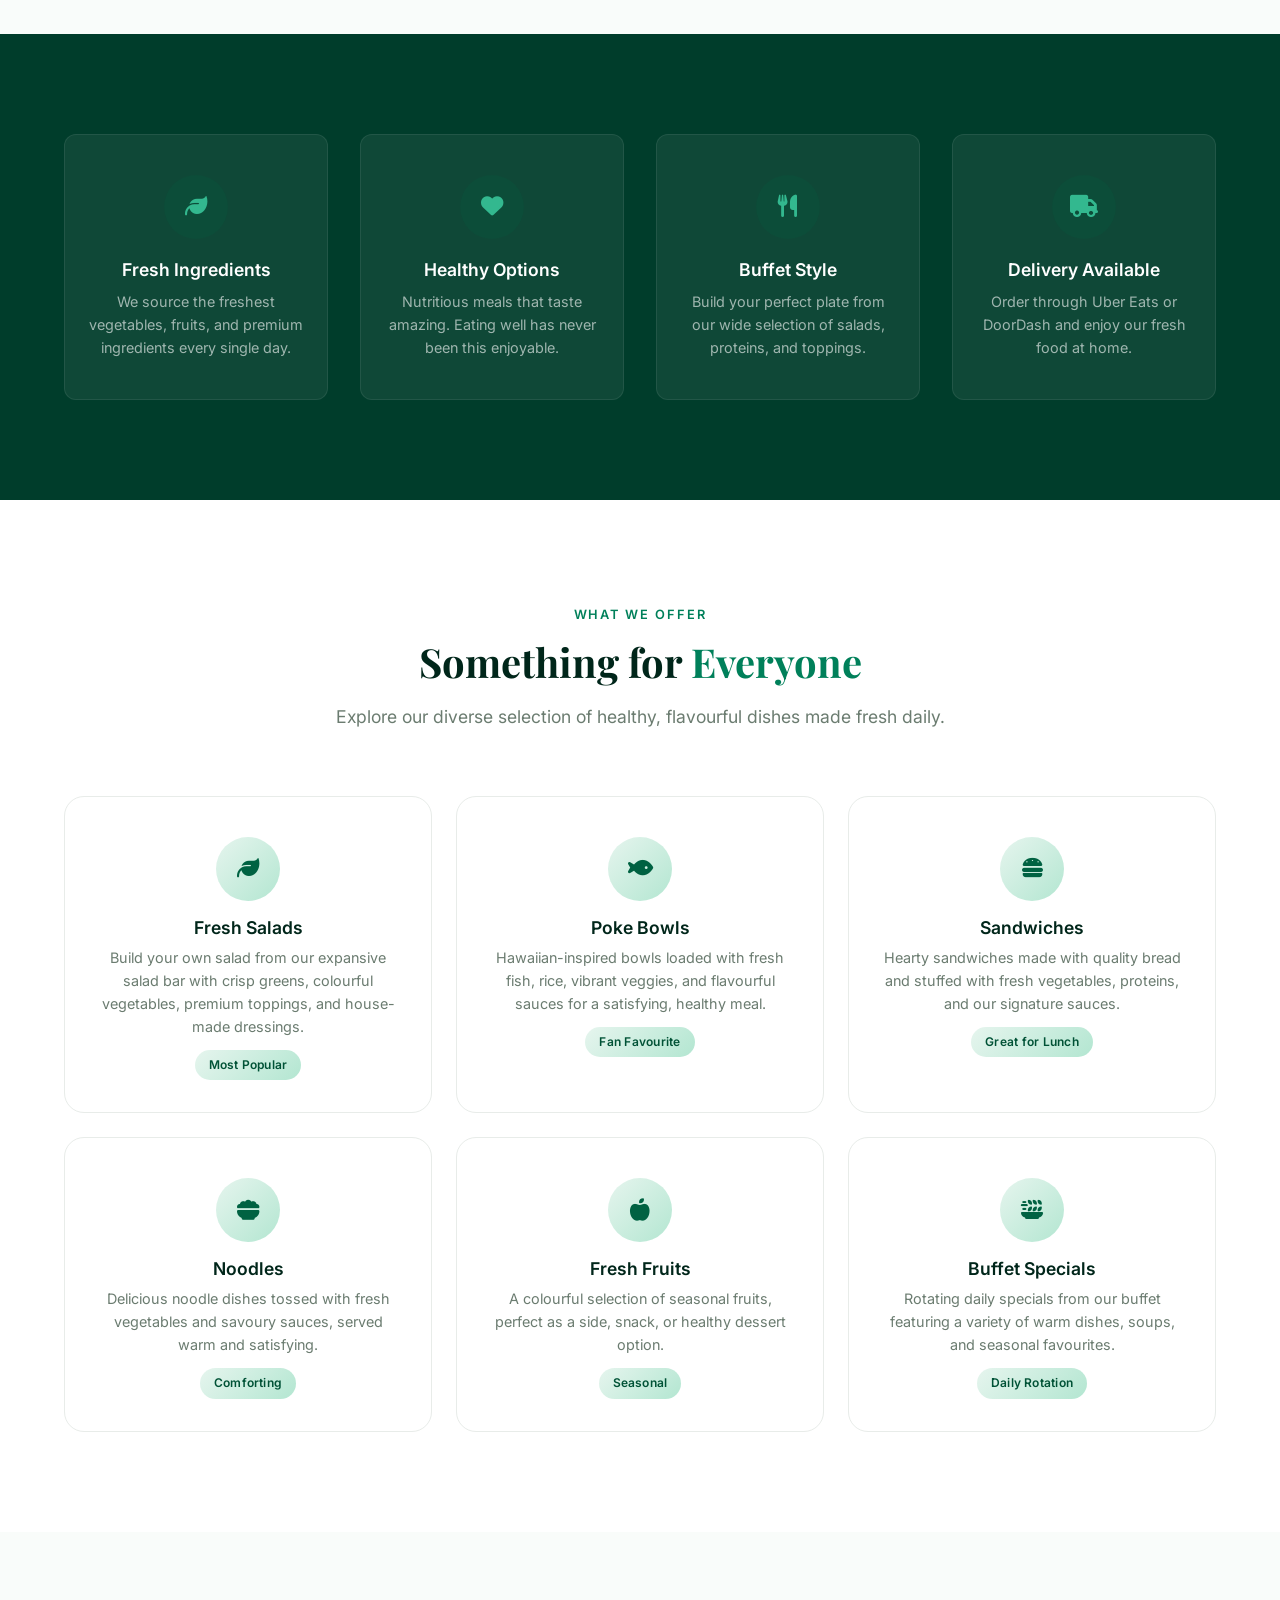
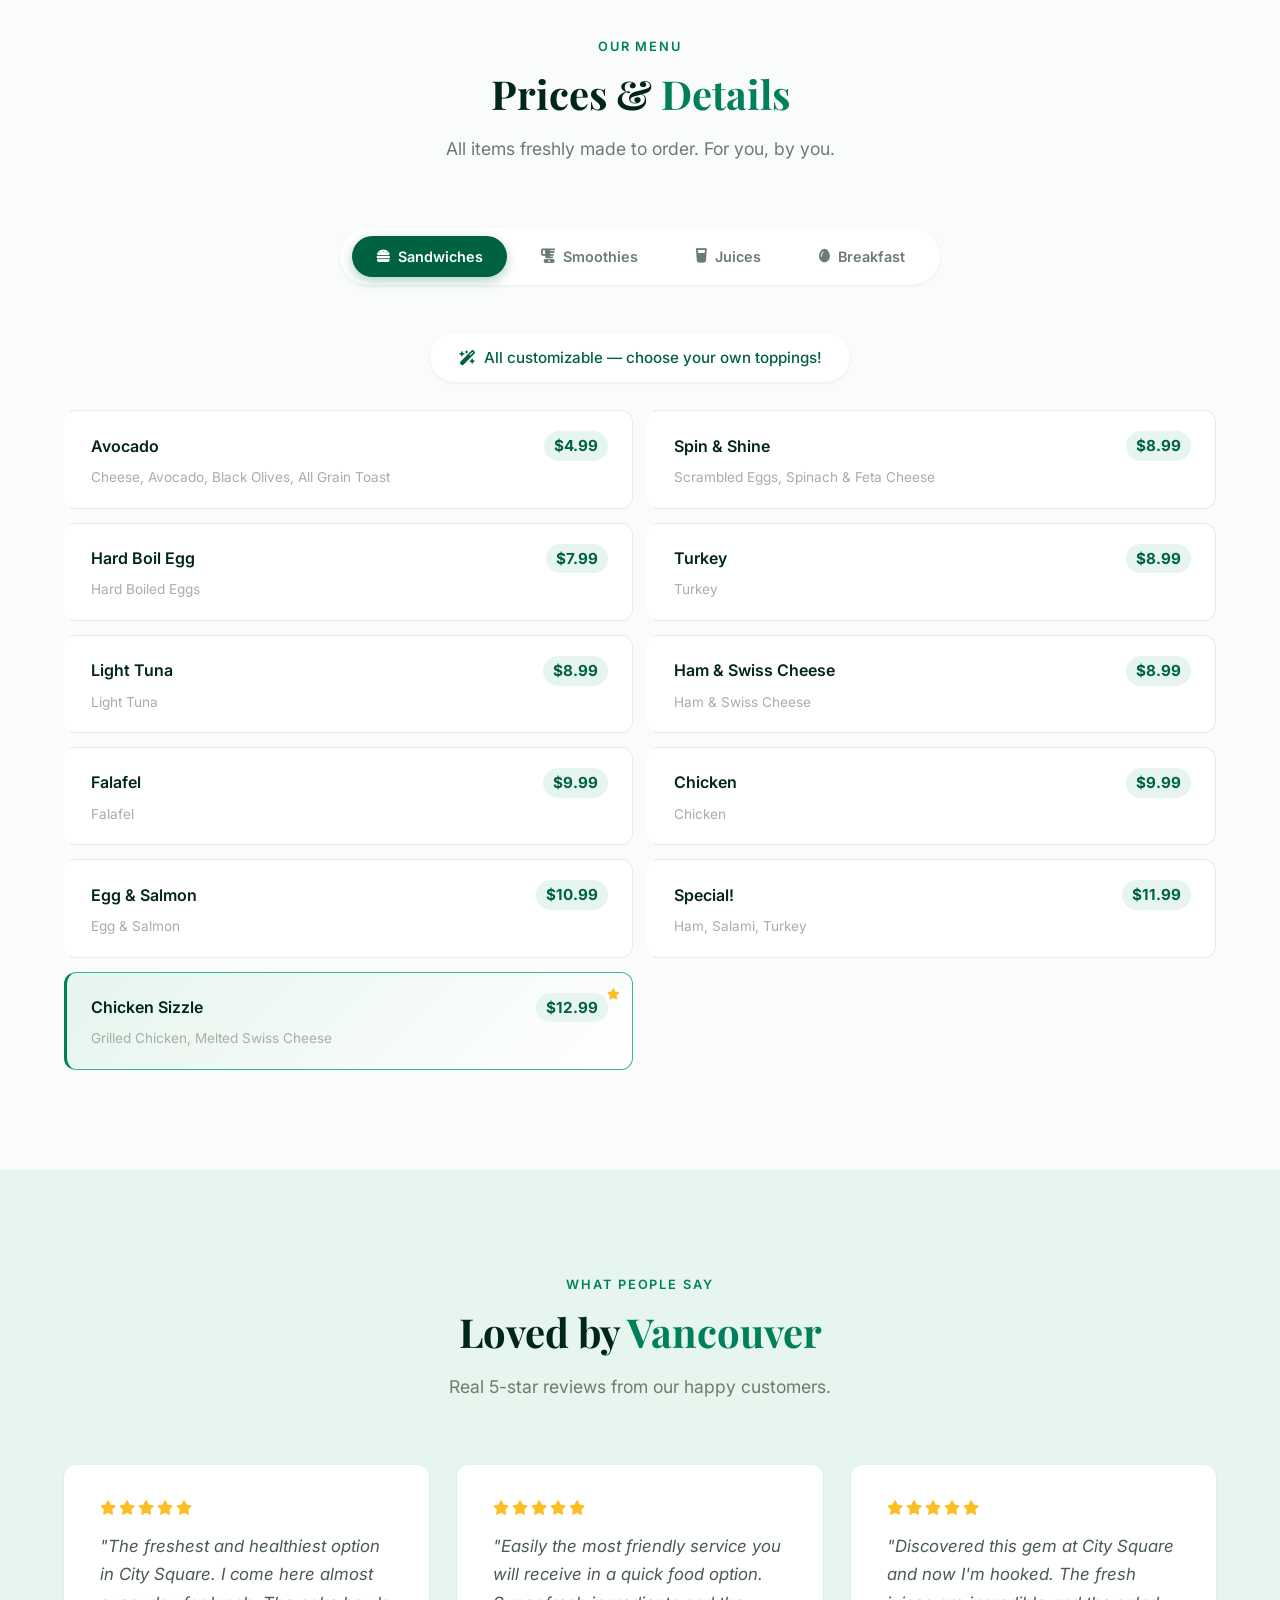
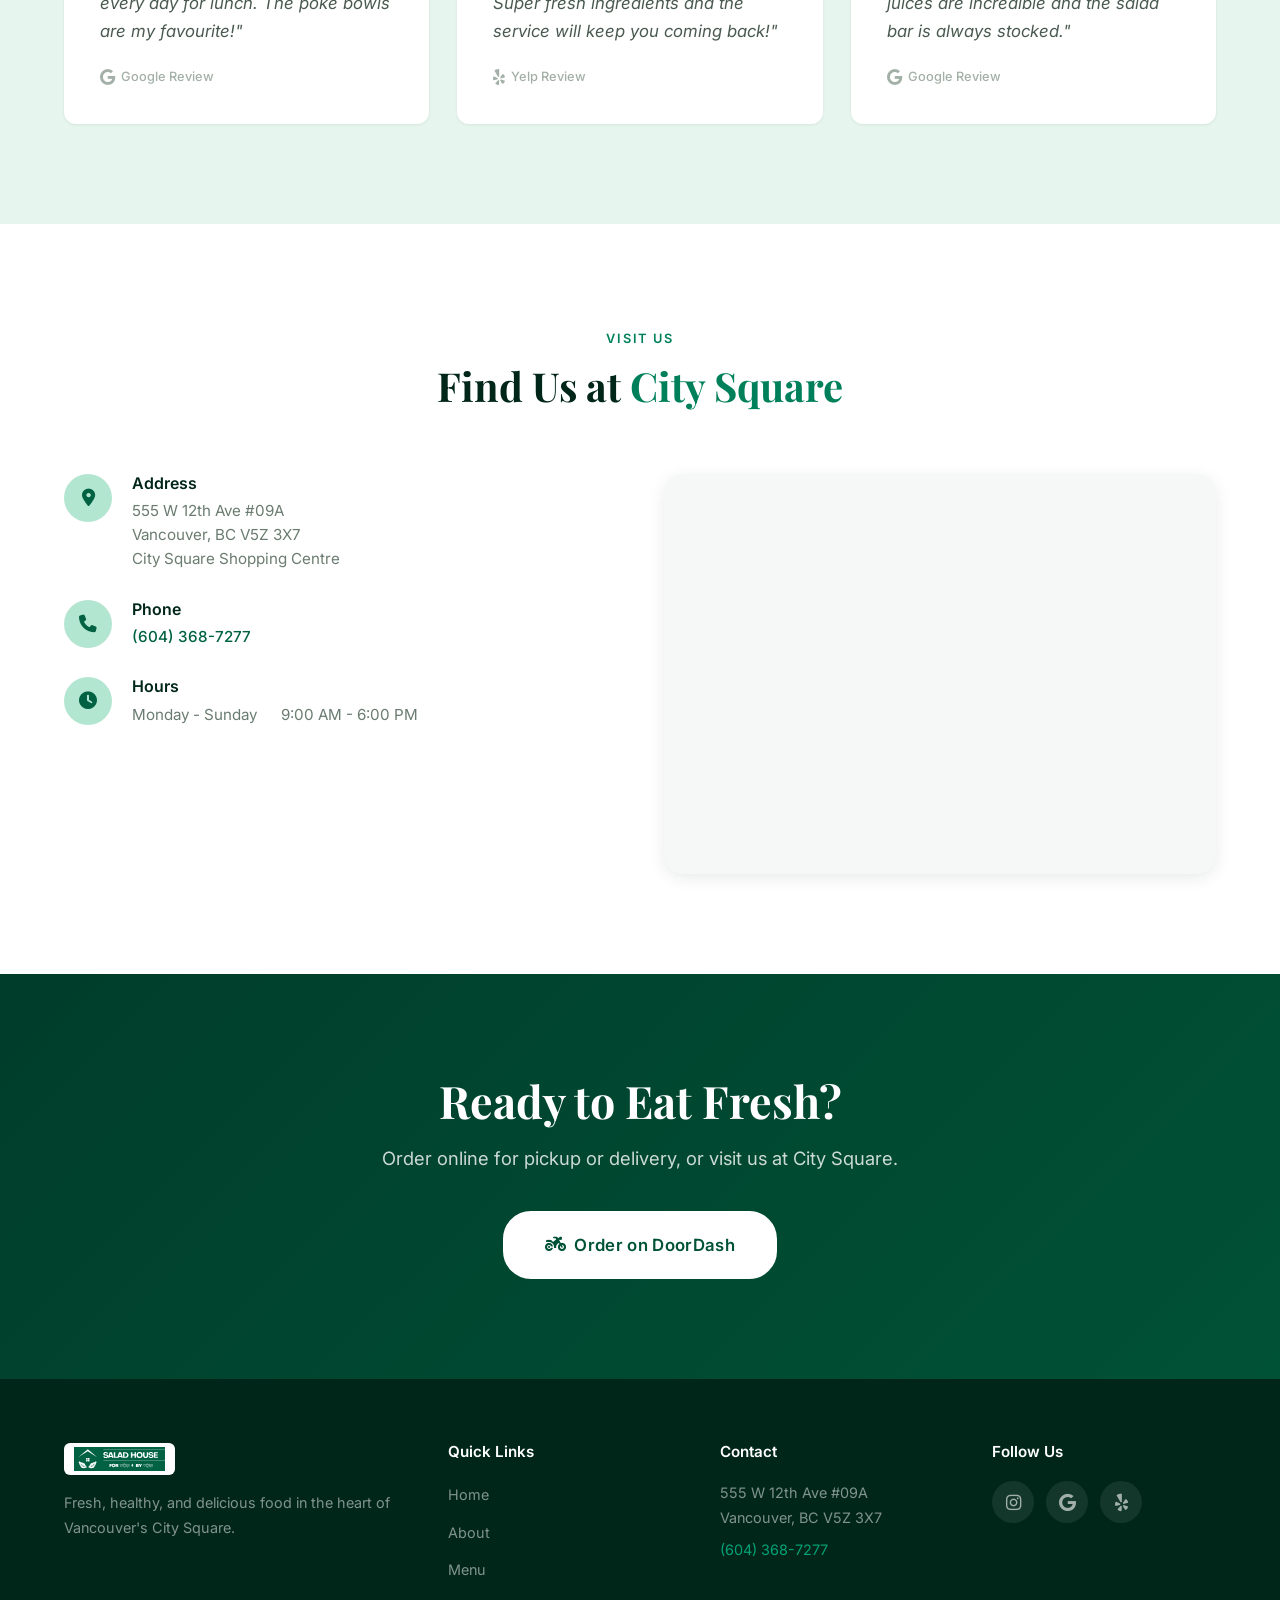
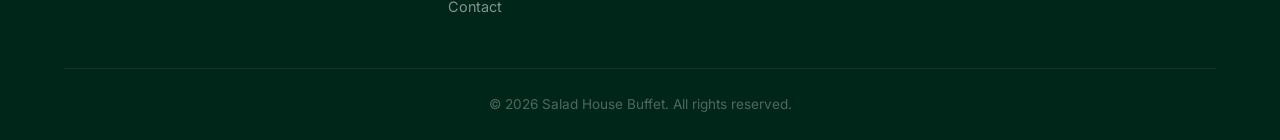
==== commit 9e5991f2: "Remove rectangle logo from navbar" ====
--- a/index.html
+++ b/index.html
@@ -17,9 +17,6 @@
     <!-- Navigation -->
     <nav class="navbar" id="navbar">
         <div class="container nav-container">
-            <a href="#" class="logo">
-                <img src="Signage-Rectangle.svg" alt="Salad House Buffet" class="logo-img">
-            </a>
             <button class="nav-toggle" id="navToggle" aria-label="Toggle navigation">
                 <span></span>
                 <span></span>
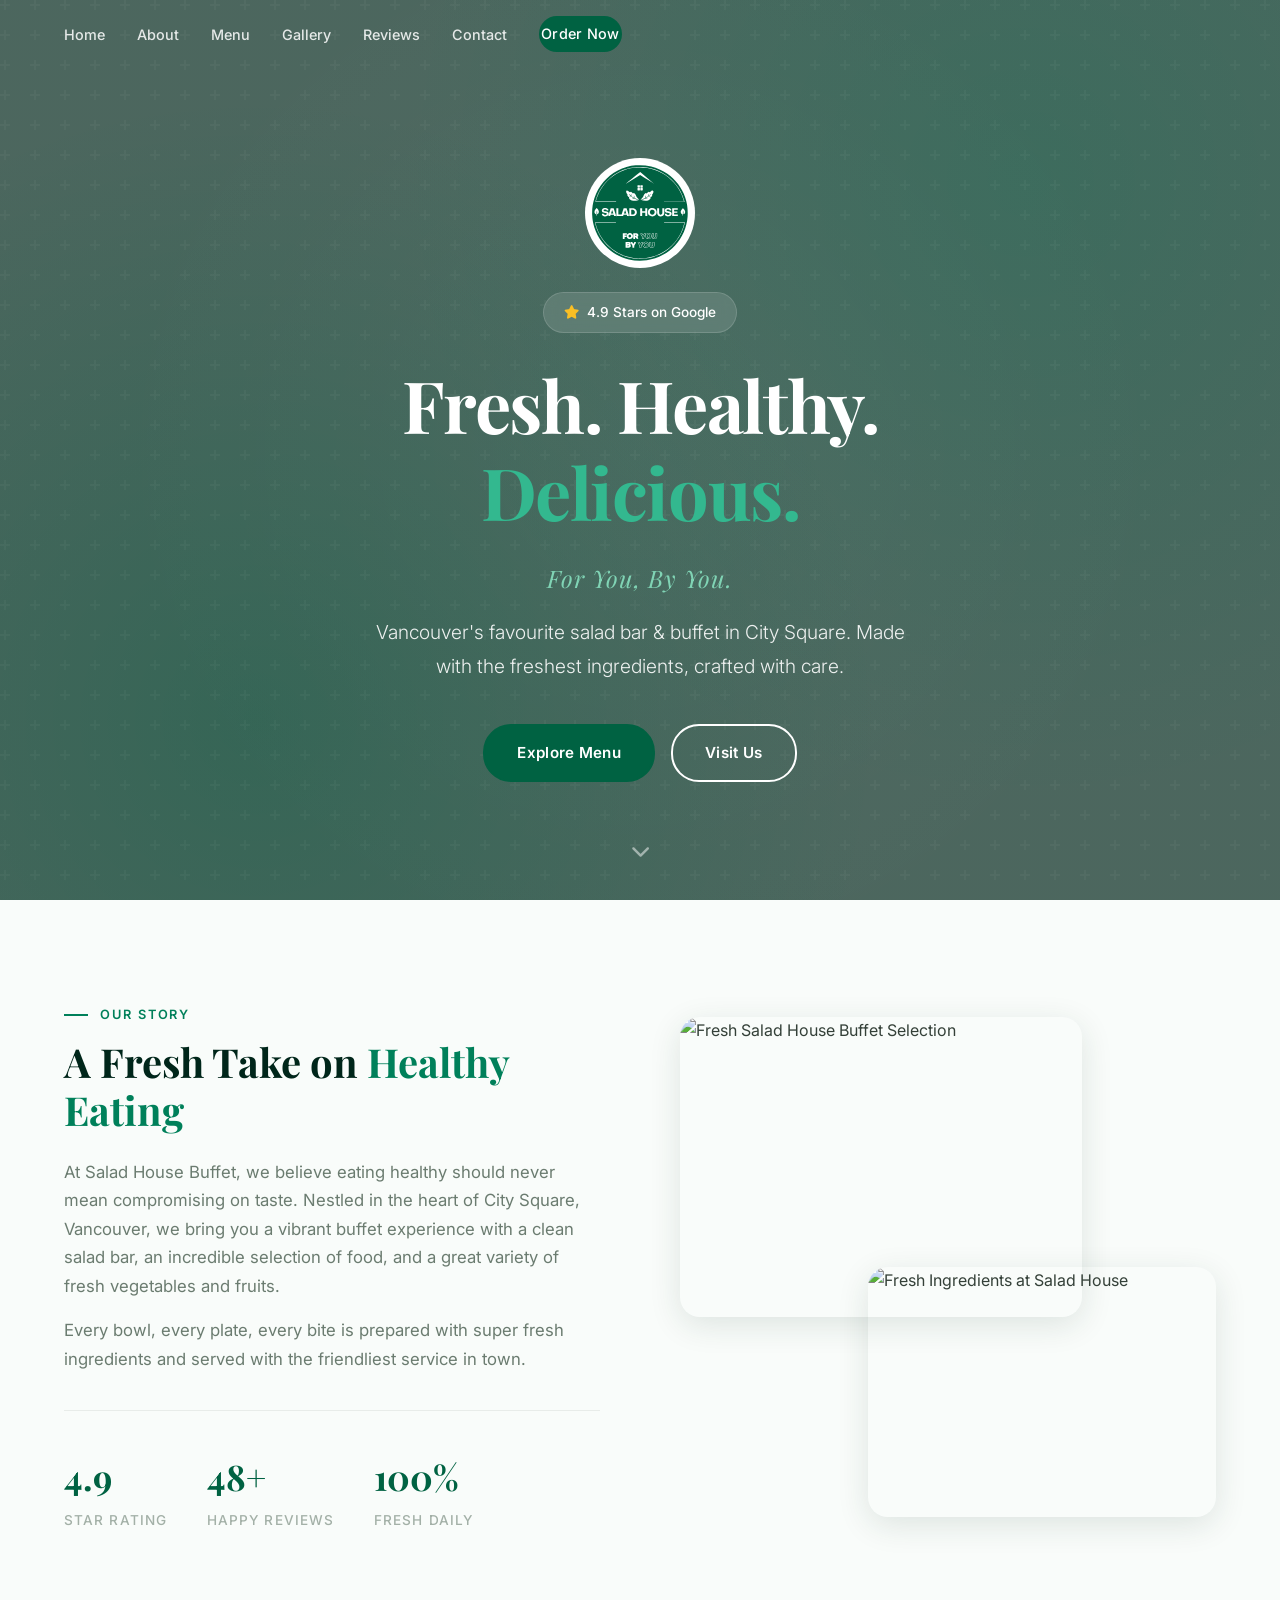
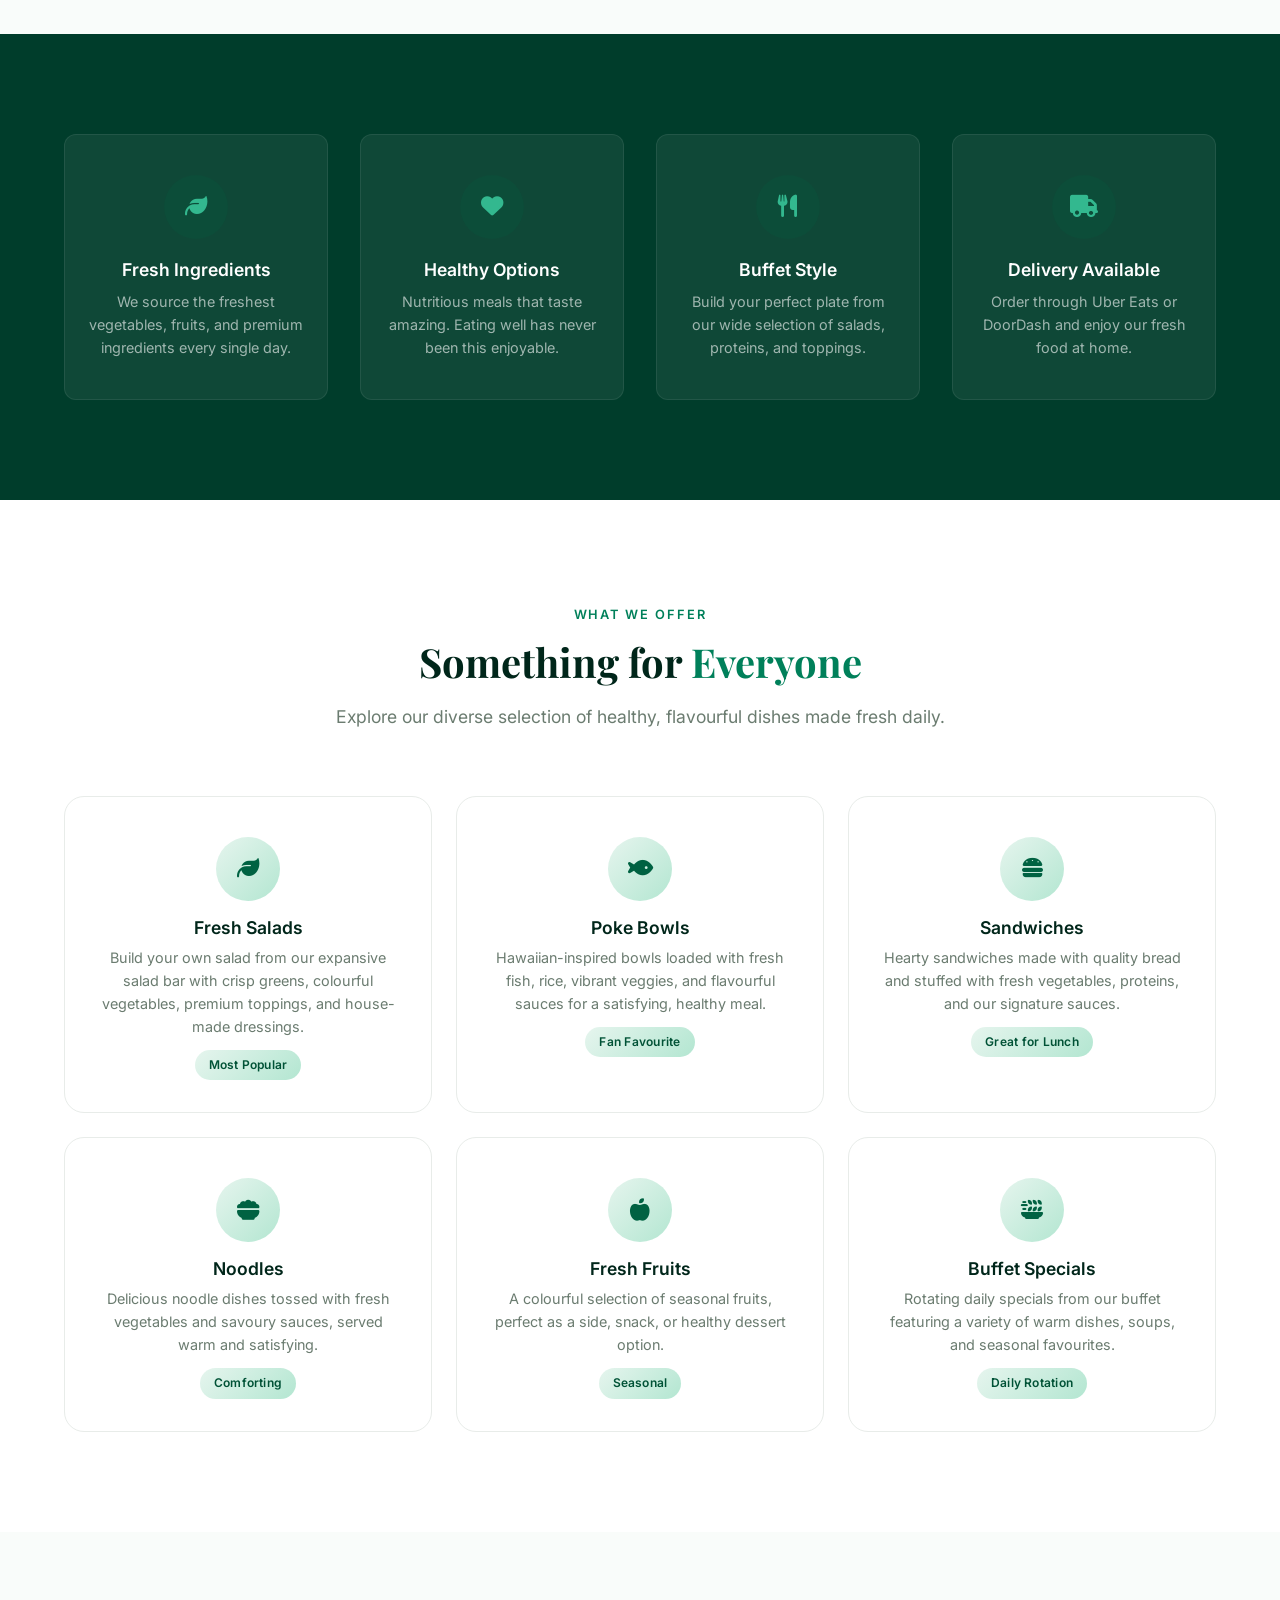
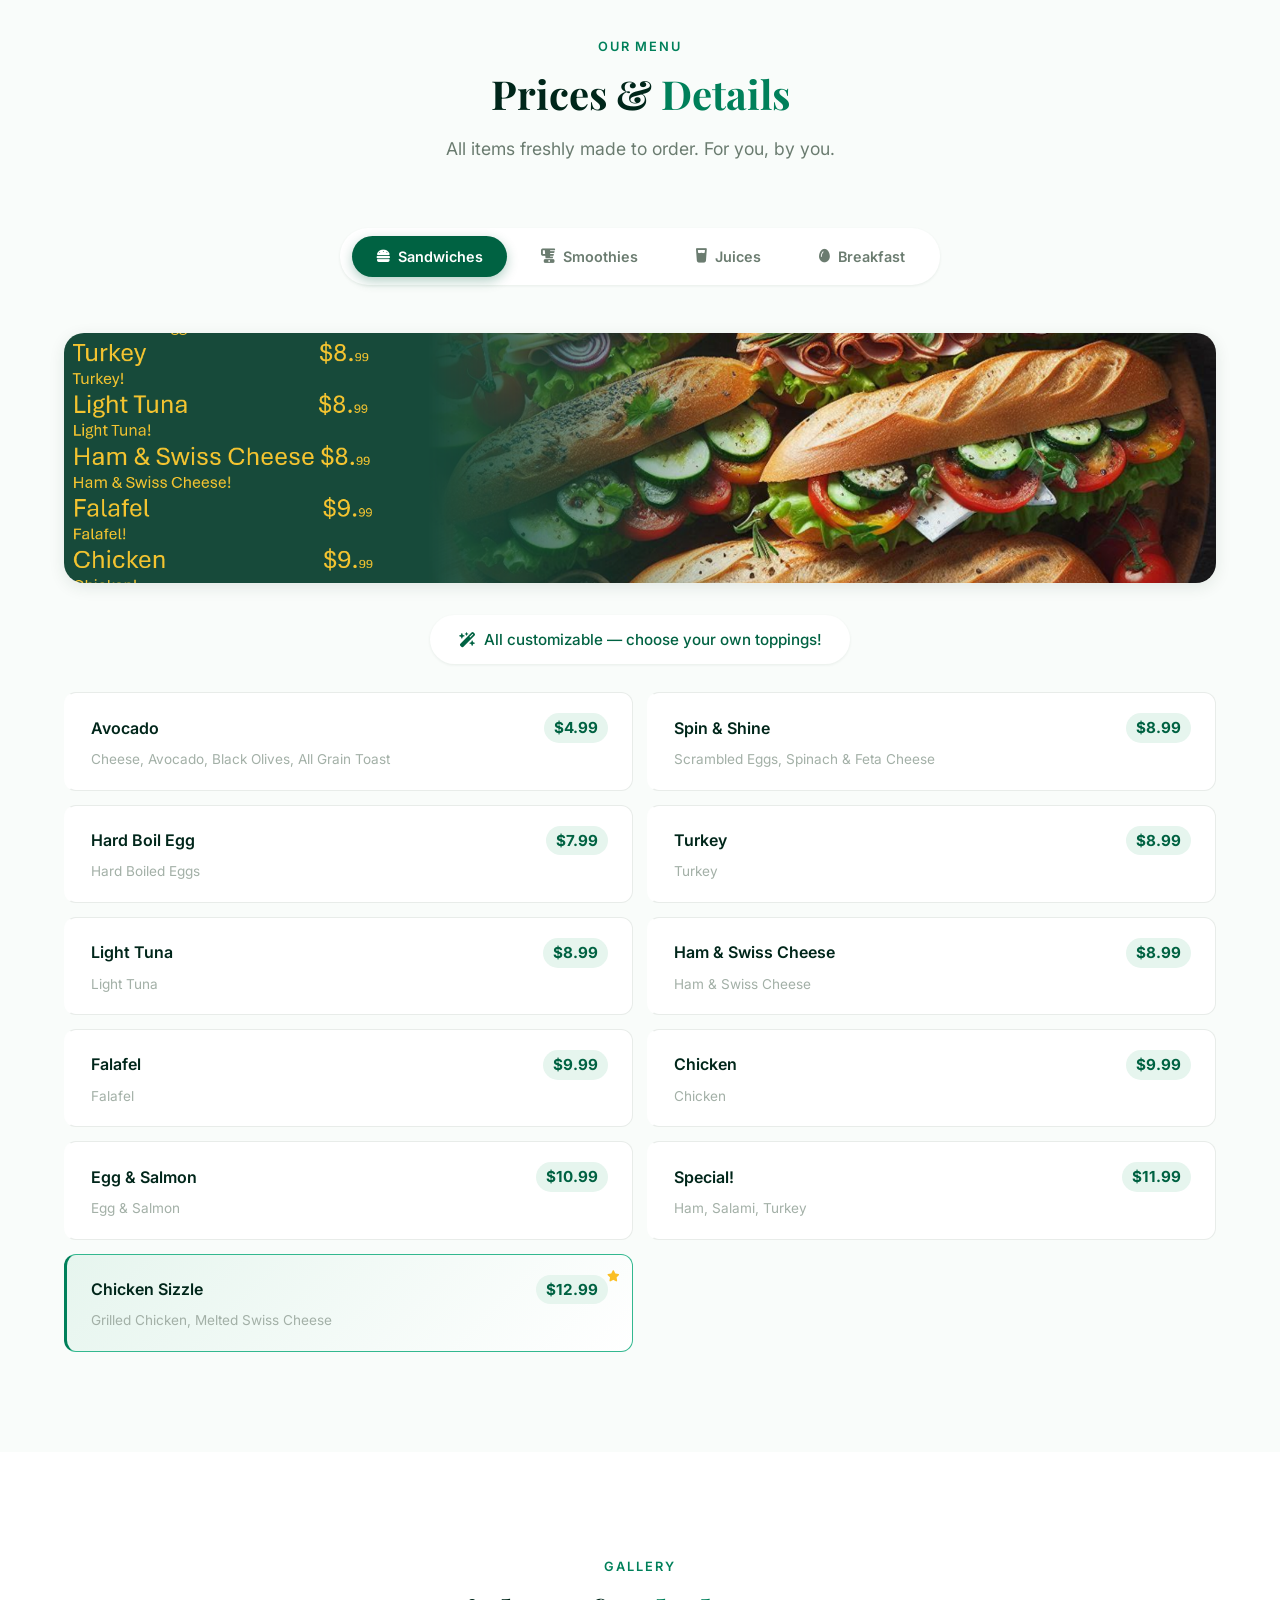
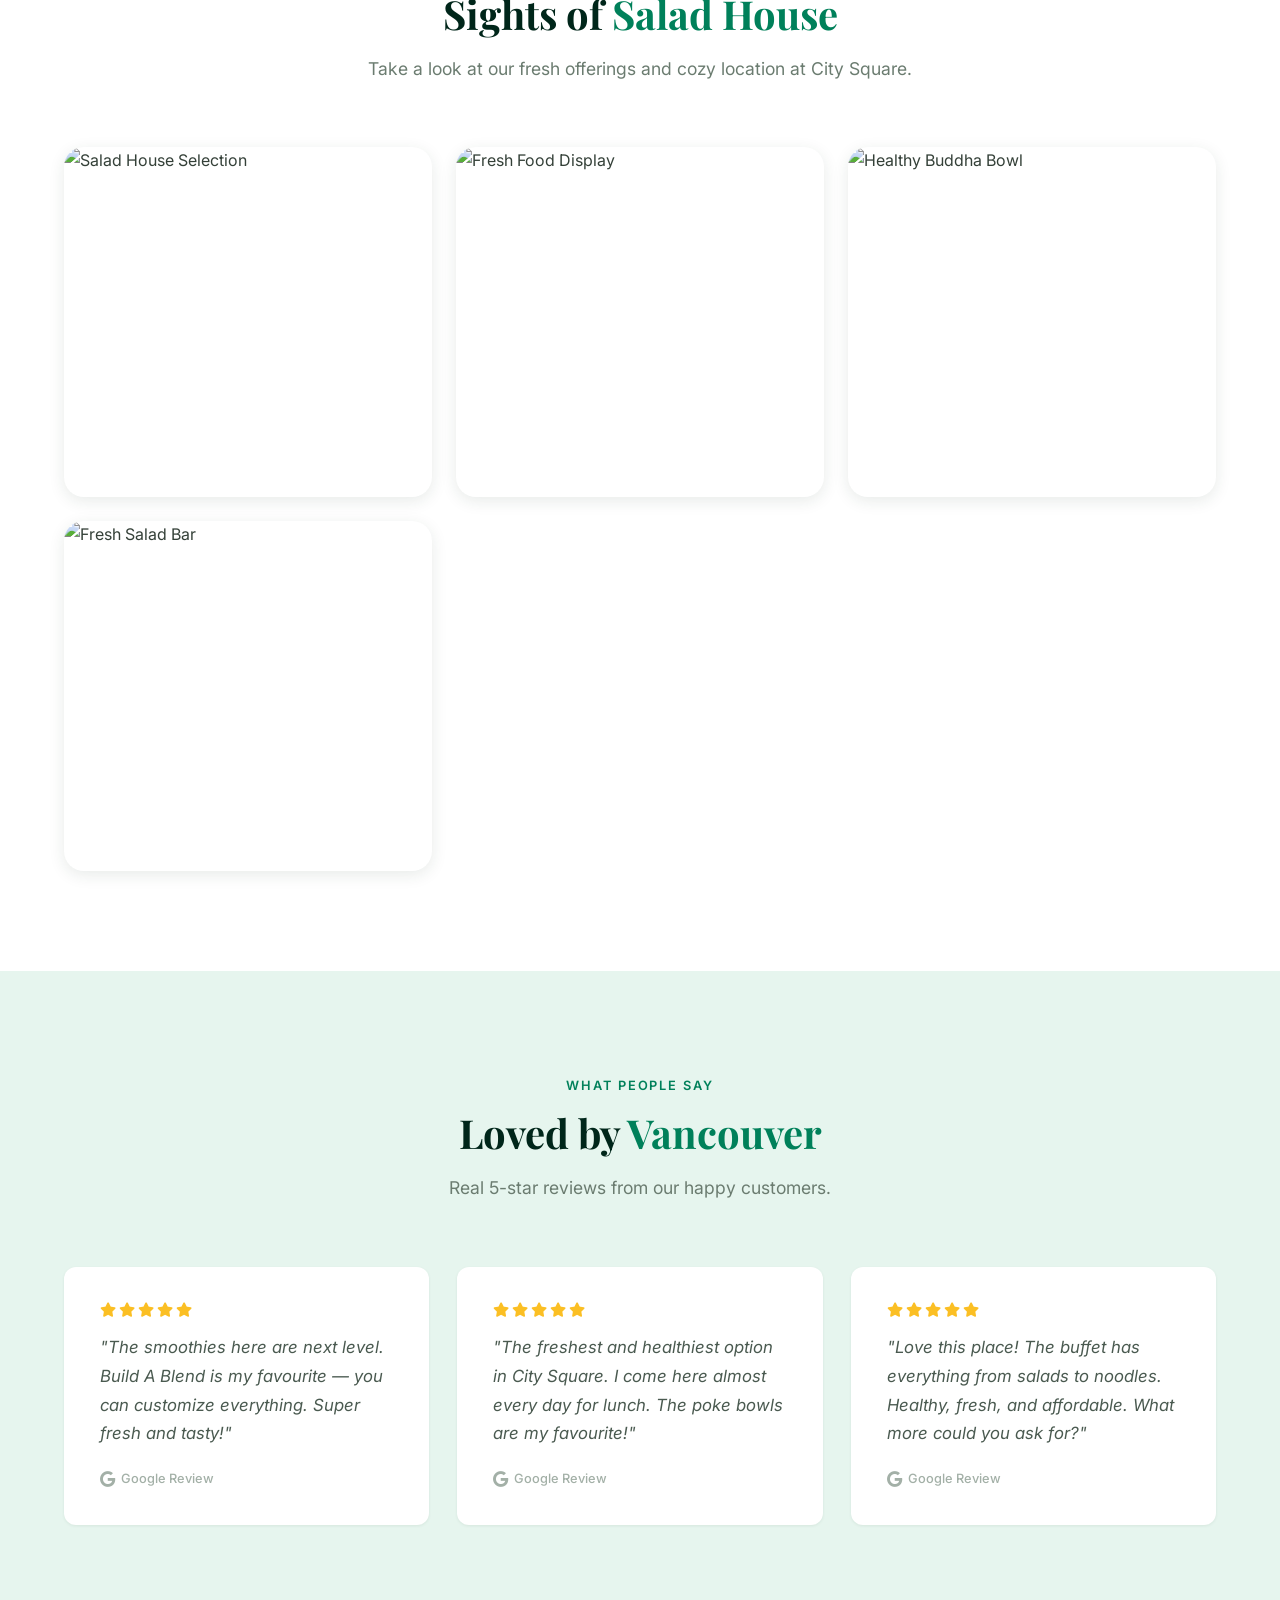
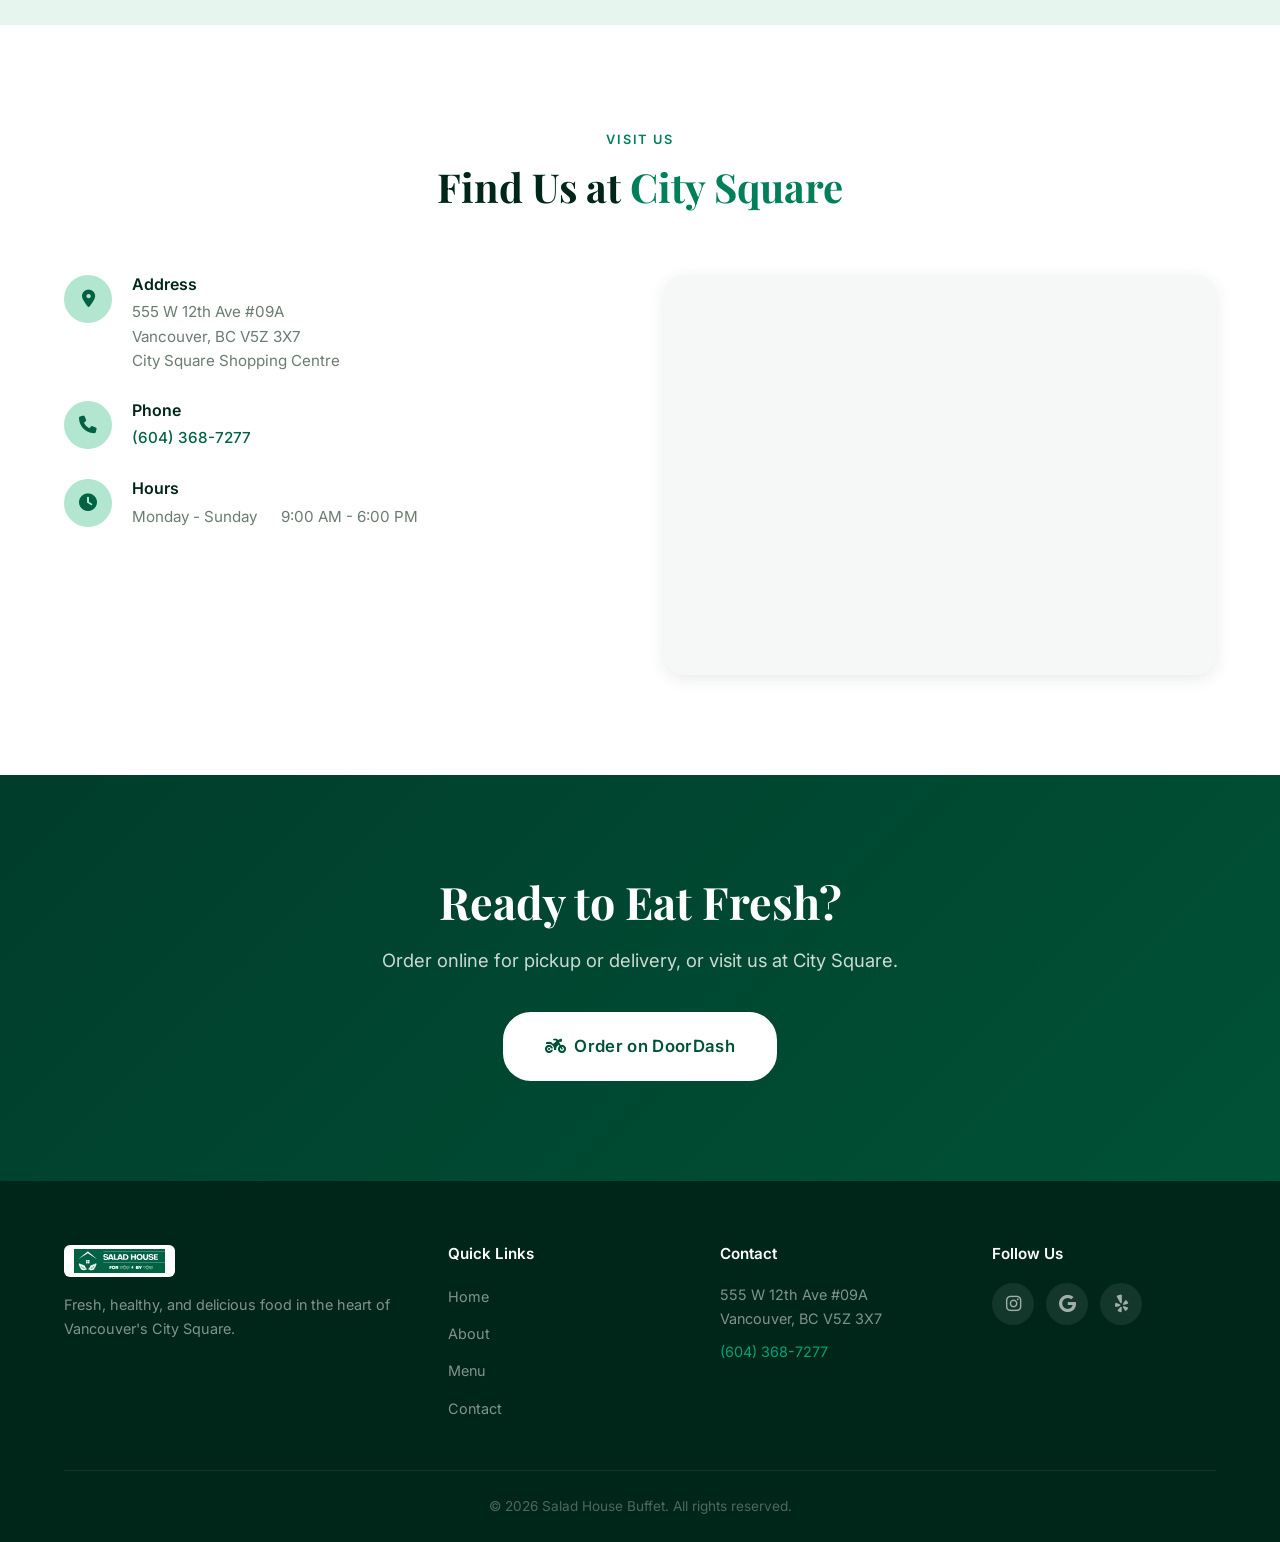
==== commit 3ecb0604: "Add gallery section and update images in the menu" ====
--- a/index.html
+++ b/index.html
@@ -26,6 +26,7 @@
                 <li><a href="#home">Home</a></li>
                 <li><a href="#about">About</a></li>
                 <li><a href="#menu">Menu</a></li>
+                <li><a href="#gallery">Gallery</a></li>
                 <li><a href="#reviews">Reviews</a></li>
                 <li><a href="#contact">Contact</a></li>
                 <li><a href="#order" class="btn btn-nav">Order Now</a></li>
@@ -78,16 +79,10 @@
                 </div>
                 <div class="about-images">
                     <div class="about-image-card">
-                        <div class="image-placeholder">
-                            <i class="fas fa-seedling"></i>
-                            <span>Fresh Ingredients Daily</span>
-                        </div>
+                        <img src="https://lh3.googleusercontent.com/p/AF1QipNwEu8v7nxHCRaO18_5UYIClyZyjtTO8pyuL4Jb=w1200-h900-k-no" alt="Fresh Salad House Buffet Selection" loading="lazy">
                     </div>
                     <div class="about-image-card offset">
-                        <div class="image-placeholder">
-                            <i class="fas fa-bowl-food"></i>
-                            <span>Crafted With Care</span>
-                        </div>
+                        <img src="https://images.unsplash.com/photo-1512621776951-a57141f2eefd?auto=format&fit=crop&q=80&w=800" alt="Fresh Ingredients at Salad House" loading="lazy">
                     </div>
                 </div>
             </div>
@@ -200,6 +195,9 @@
 
             <!-- Sandwiches -->
             <div class="menu-tab-content active" id="tab-sandwiches">
+                <div class="menu-banner">
+                    <img src="sandwiches updated.png" alt="Freshly Made Sandwiches">
+                </div>
                 <p class="menu-tab-note"><i class="fas fa-wand-magic-sparkles"></i> All customizable &mdash; choose your own toppings!</p>
                 <div class="detailed-menu-grid">
                     <div class="detailed-item">
@@ -284,6 +282,9 @@
 
             <!-- Smoothies -->
             <div class="menu-tab-content" id="tab-smoothies">
+                <div class="menu-banner">
+                    <img src="smoothies updated.png" alt="Fresh Fruit Smoothies">
+                </div>
                 <p class="menu-tab-note"><i class="fas fa-info-circle"></i> Available in 16oz &amp; 24oz</p>
                 <div class="detailed-menu-grid">
                     <div class="detailed-item">
@@ -374,6 +375,9 @@
 
             <!-- Juices -->
             <div class="menu-tab-content" id="tab-juices">
+                <div class="menu-banner">
+                    <img src="juices updated.png" alt="Freshly Squeezed Juices">
+                </div>
                 <p class="menu-tab-note"><i class="fas fa-lemon"></i> 16oz Fresh &mdash; All Customizable!</p>
                 <div class="detailed-menu-grid">
                     <div class="detailed-item">
@@ -468,6 +472,31 @@
                         <p>Up to 4 of your toppings! Served with toast and fresh salad.</p>
                         <span class="menu-tag">Add coffee or tea for $1.99</span>
                     </div>
+                </div>
+            </div>
+        </div>
+    </section>
+
+    <!-- Gallery Section -->
+    <section class="section gallery" id="gallery">
+        <div class="container">
+            <div class="section-header">
+                <span class="section-label">Gallery</span>
+                <h2>Sights of <span class="text-accent">Salad House</span></h2>
+                <p class="section-desc">Take a look at our fresh offerings and cozy location at City Square.</p>
+            </div>
+            <div class="gallery-grid">
+                <div class="gallery-item">
+                    <img src="https://lh3.googleusercontent.com/p/AF1QipNwEu8v7nxHCRaO18_5UYIClyZyjtTO8pyuL4Jb=w800-h600-k-no" alt="Salad House Selection" loading="lazy">
+                </div>
+                <div class="gallery-item">
+                    <img src="https://img.cdn4dd.com/cdn-cgi/image/fit=cover,width=1000,height=600,format=auto,quality=80/https://doordash-static.s3.amazonaws.com/media/store/header/1eb3338e-7e63-4de7-ae59-1f2f7bcebc5e.jpg" alt="Fresh Food Display" loading="lazy">
+                </div>
+                <div class="gallery-item">
+                    <img src="https://images.unsplash.com/photo-1546069901-ba9599a7e63c?auto=format&fit=crop&q=80&w=800" alt="Healthy Buddha Bowl" loading="lazy">
+                </div>
+                <div class="gallery-item">
+                    <img src="https://images.unsplash.com/photo-1512621776951-a57141f2eefd?auto=format&fit=crop&q=80&w=800" alt="Fresh Salad Bar" loading="lazy">
                 </div>
             </div>
         </div>
--- a/style.css
+++ b/style.css
@@ -347,8 +347,10 @@
     align-items: center;
     justify-content: center;
     overflow: hidden;
-    background:
-        linear-gradient(135deg, var(--green-900) 0%, var(--green-700) 50%, var(--green-600) 100%);
+    background: 
+        linear-gradient(rgba(0, 38, 26, 0.7), rgba(0, 38, 26, 0.7)),
+        url("https://images.unsplash.com/photo-1543352658-9270447fc339?auto=format&fit=crop&q=80&w=2000") no-repeat center center;
+    background-size: cover;
 }
 
 .hero::before {
@@ -531,29 +533,37 @@
     height: 50%;
 }
 
-.image-placeholder {
+.about-image-card img {
     width: 100%;
     height: 100%;
-    background: linear-gradient(135deg, var(--green-200), var(--green-100));
-    display: flex;
-    flex-direction: column;
-    align-items: center;
-    justify-content: center;
-    gap: 12px;
-    min-height: 200px;
-}
-
-.image-placeholder i {
-    font-size: 3rem;
-    color: var(--green-600);
-    opacity: 0.6;
-}
-
-.image-placeholder span {
-    font-weight: 500;
-    color: var(--green-700);
-    opacity: 0.7;
-    font-size: 0.9rem;
+    object-fit: cover;
+    display: block;
+}
+
+/* --- Gallery Section --- */
+.gallery-grid {
+    display: grid;
+    grid-template-columns: repeat(auto-fit, minmax(280px, 1fr));
+    gap: 24px;
+}
+
+.gallery-item {
+    border-radius: var(--radius-lg);
+    overflow: hidden;
+    height: 350px;
+    box-shadow: var(--shadow-md);
+    transition: var(--transition);
+}
+
+.gallery-item:hover {
+    transform: translateY(-8px);
+    box-shadow: var(--shadow-lg);
+}
+
+.gallery-item img {
+    width: 100%;
+    height: 100%;
+    object-fit: cover;
 }
 
 /* --- Features --- */
@@ -760,6 +770,21 @@
 @keyframes fadeIn {
     from { opacity: 0; transform: translateY(8px); }
     to { opacity: 1; transform: translateY(0); }
+}
+
+.menu-banner {
+    width: 100%;
+    margin-bottom: 32px;
+    border-radius: var(--radius-lg);
+    overflow: hidden;
+    box-shadow: var(--shadow-md);
+    height: 250px;
+}
+
+.menu-banner img {
+    width: 100%;
+    height: 100%;
+    object-fit: cover;
 }
 
 .menu-tab-note {
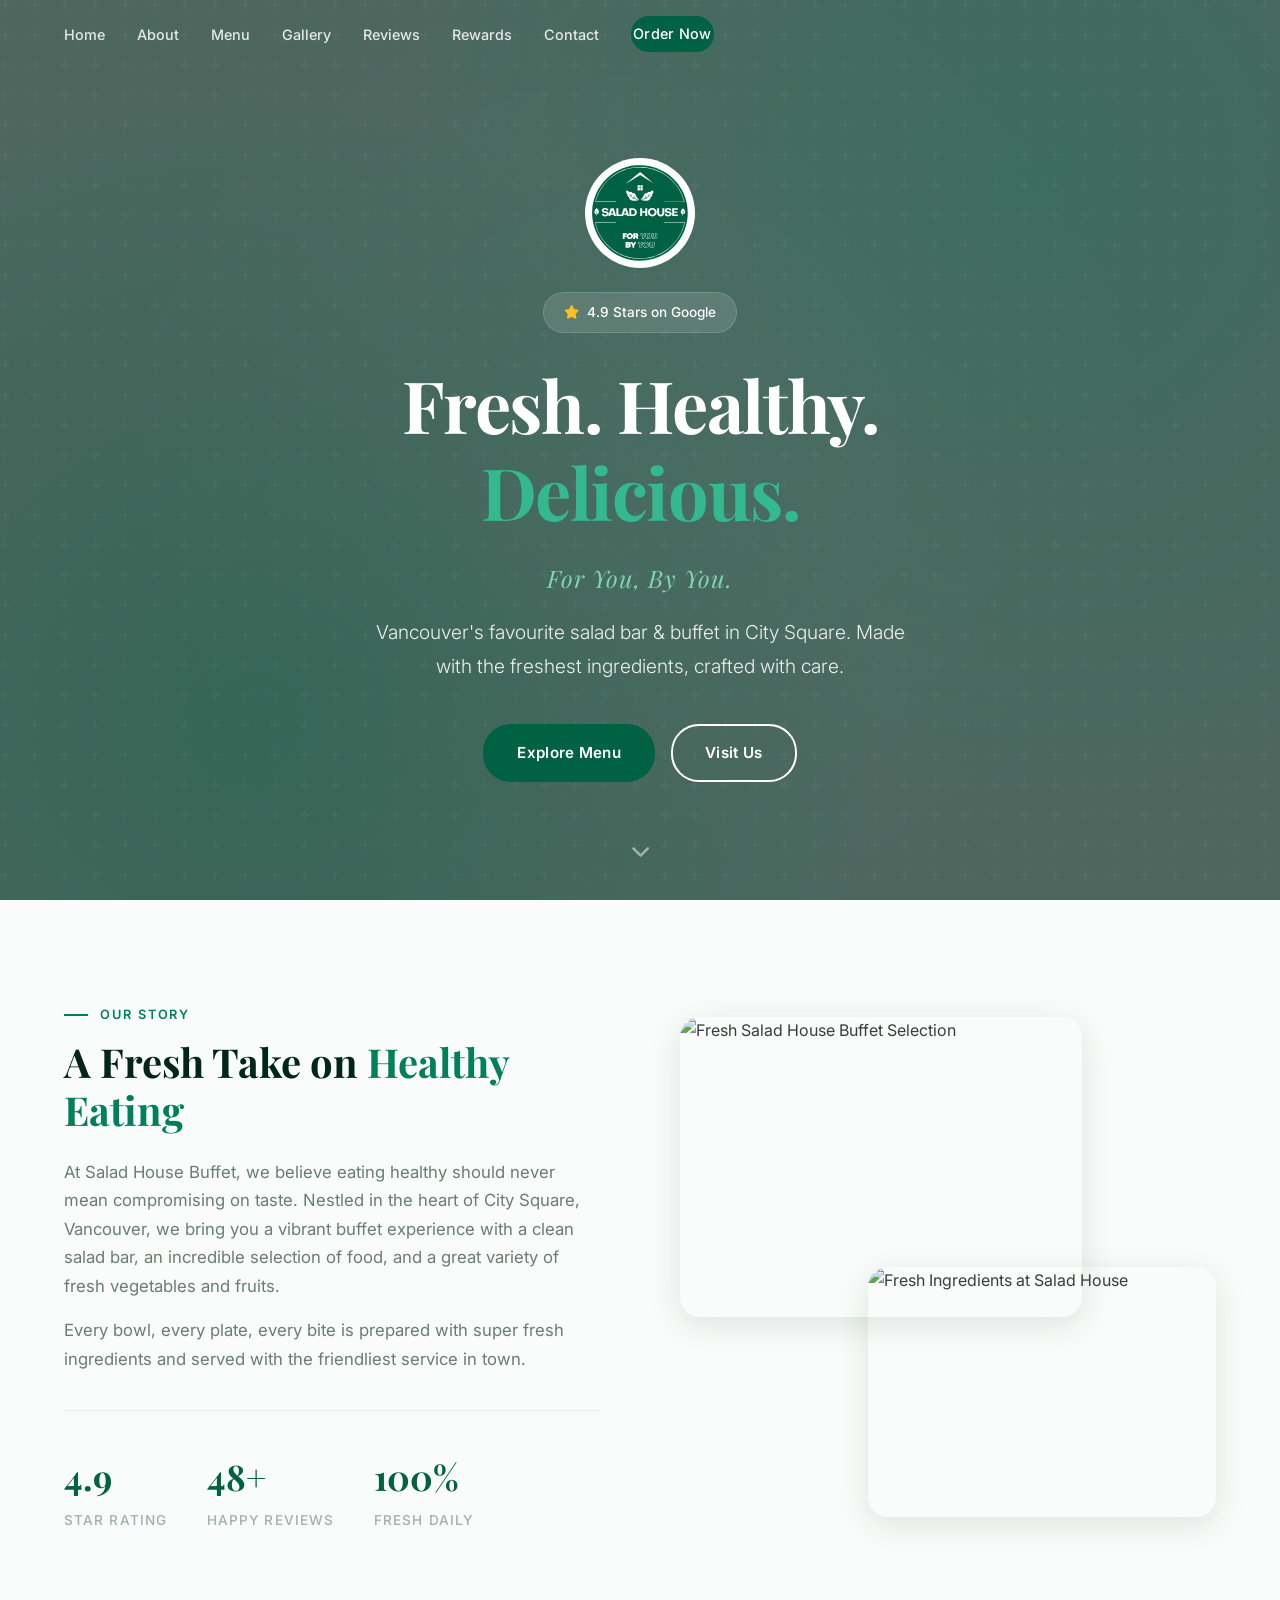
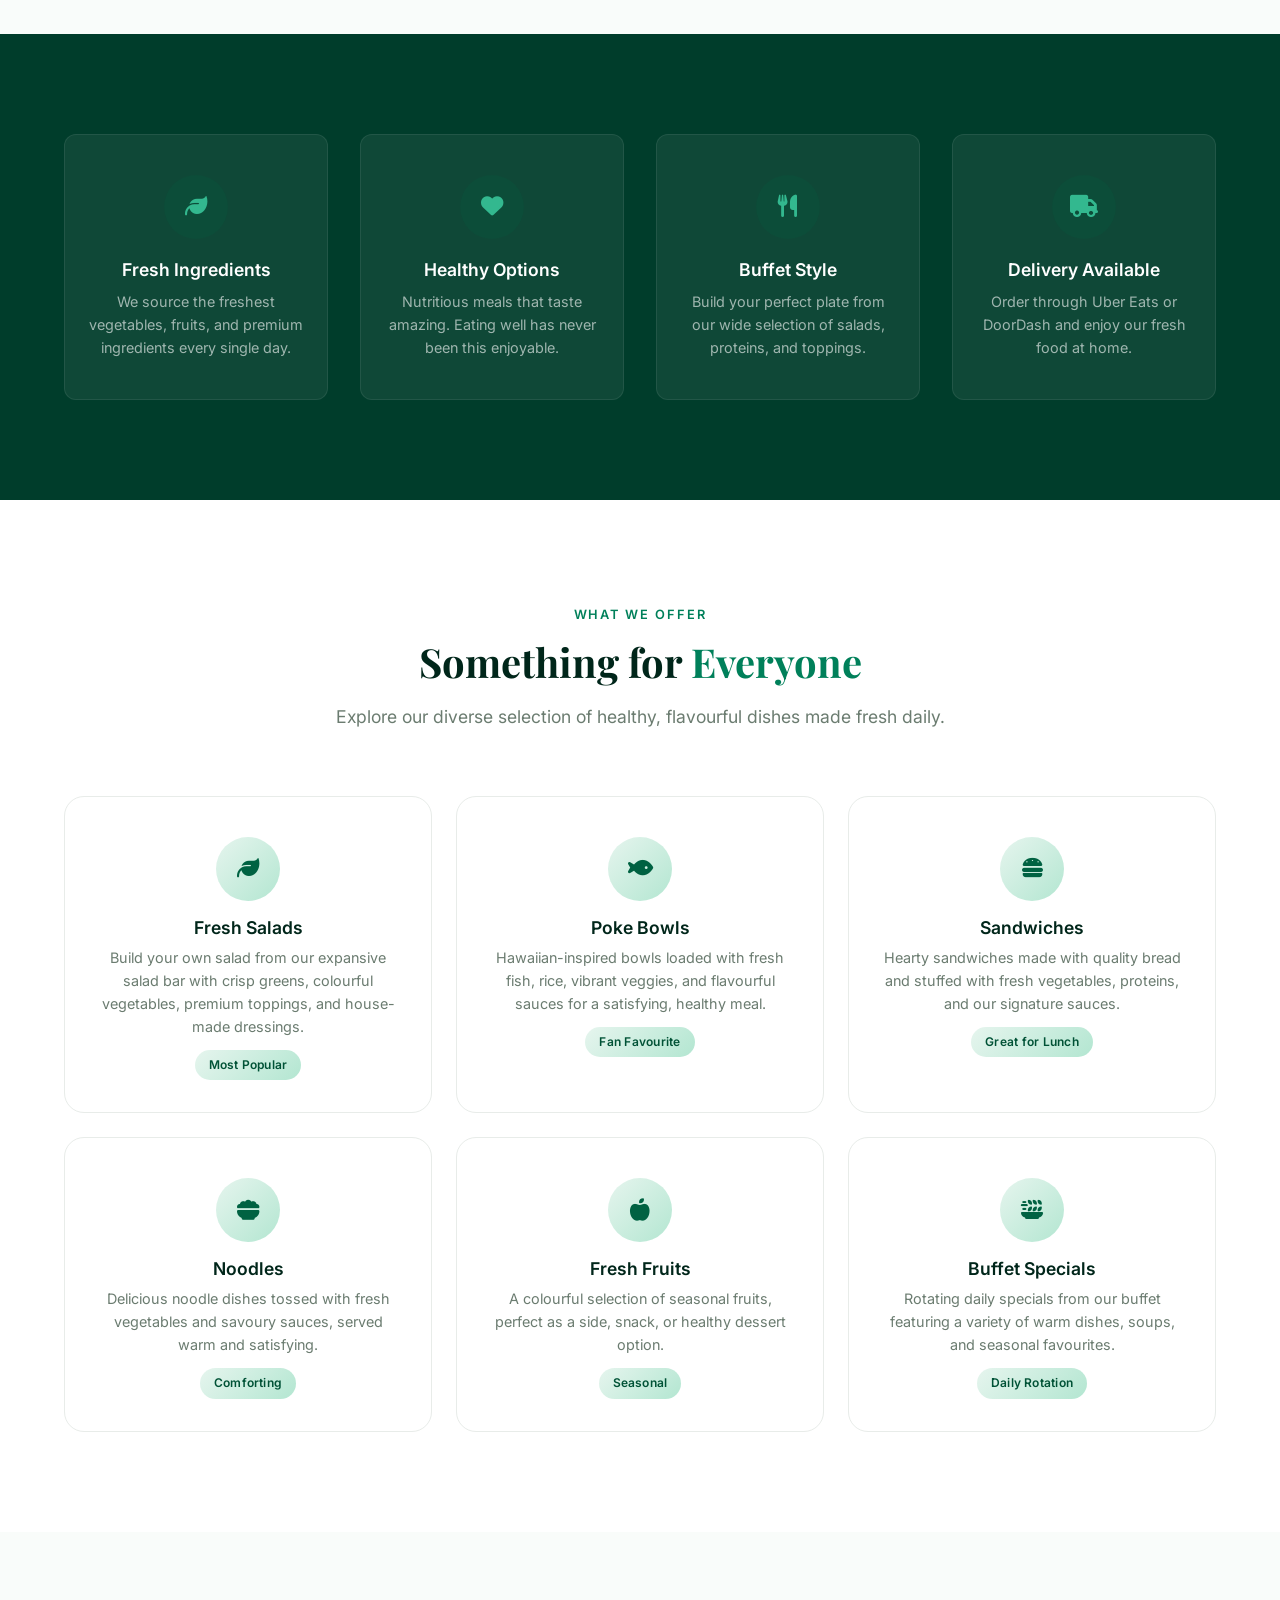
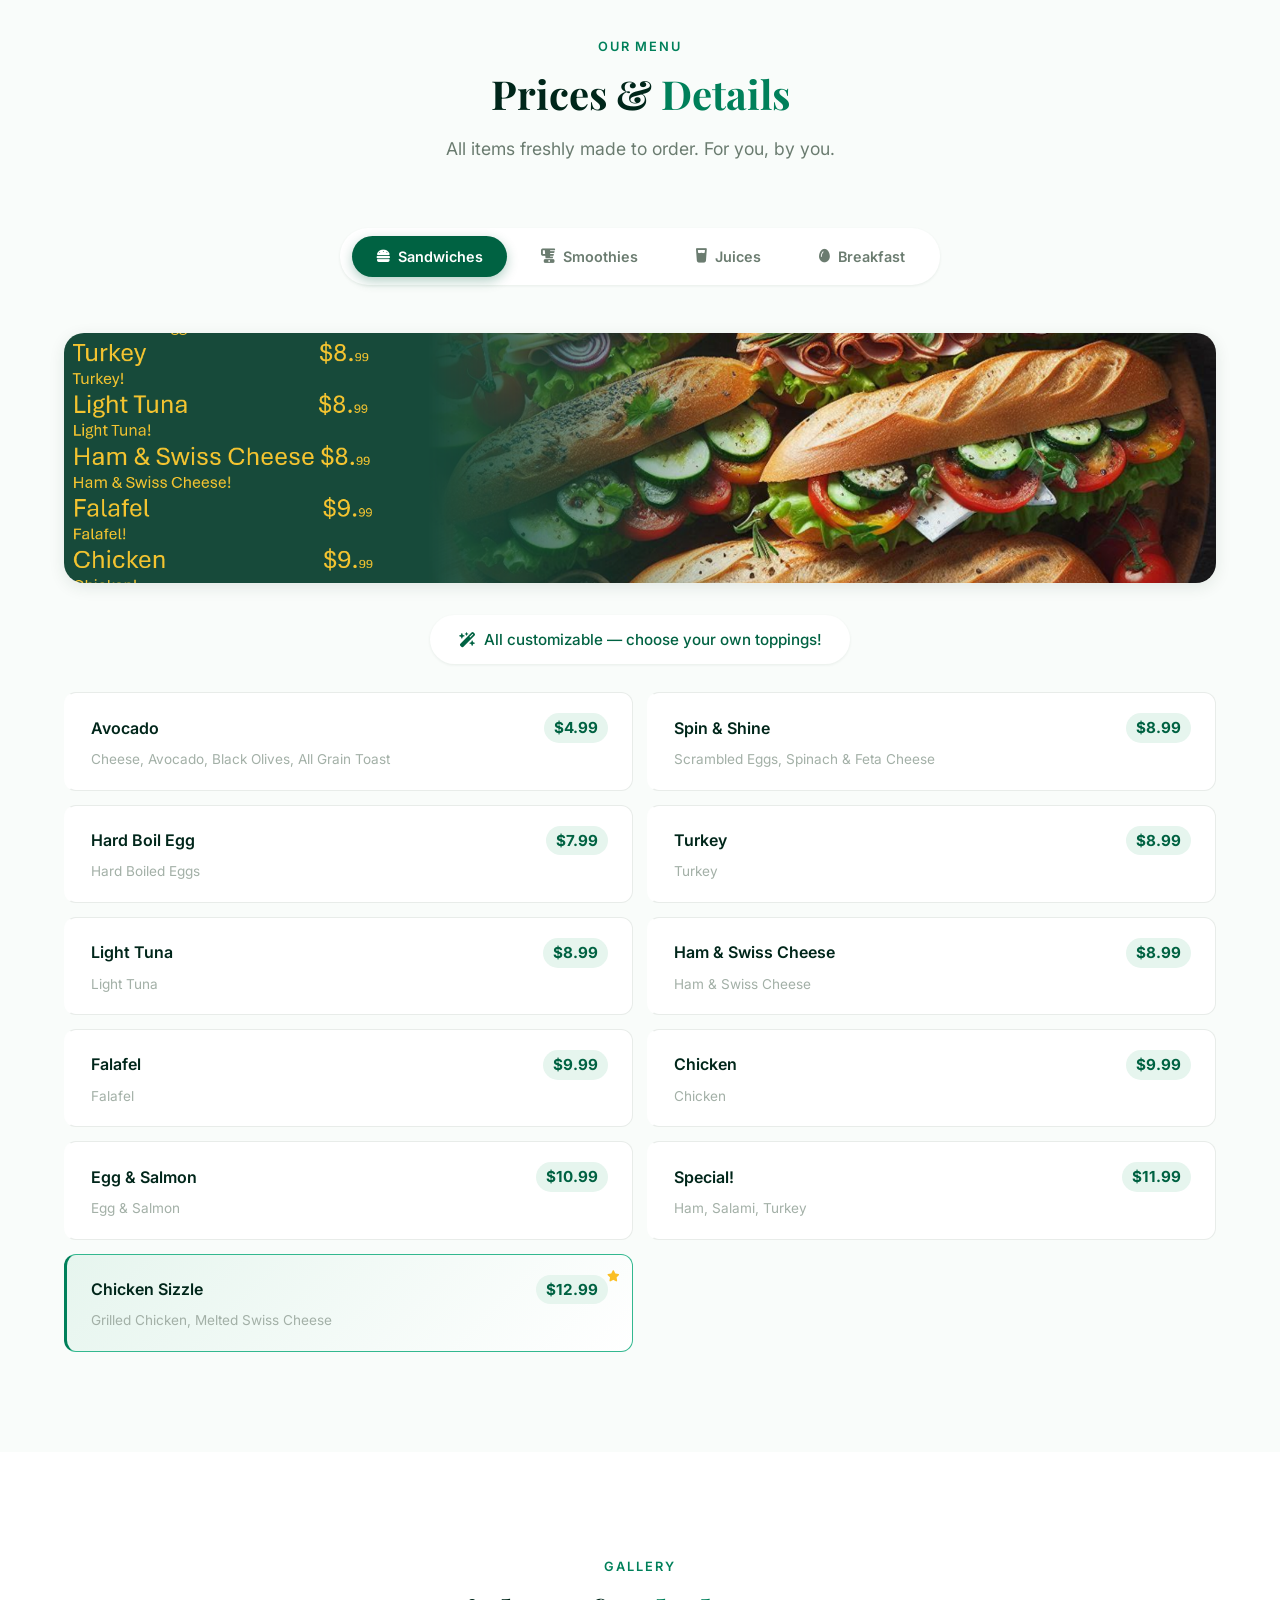
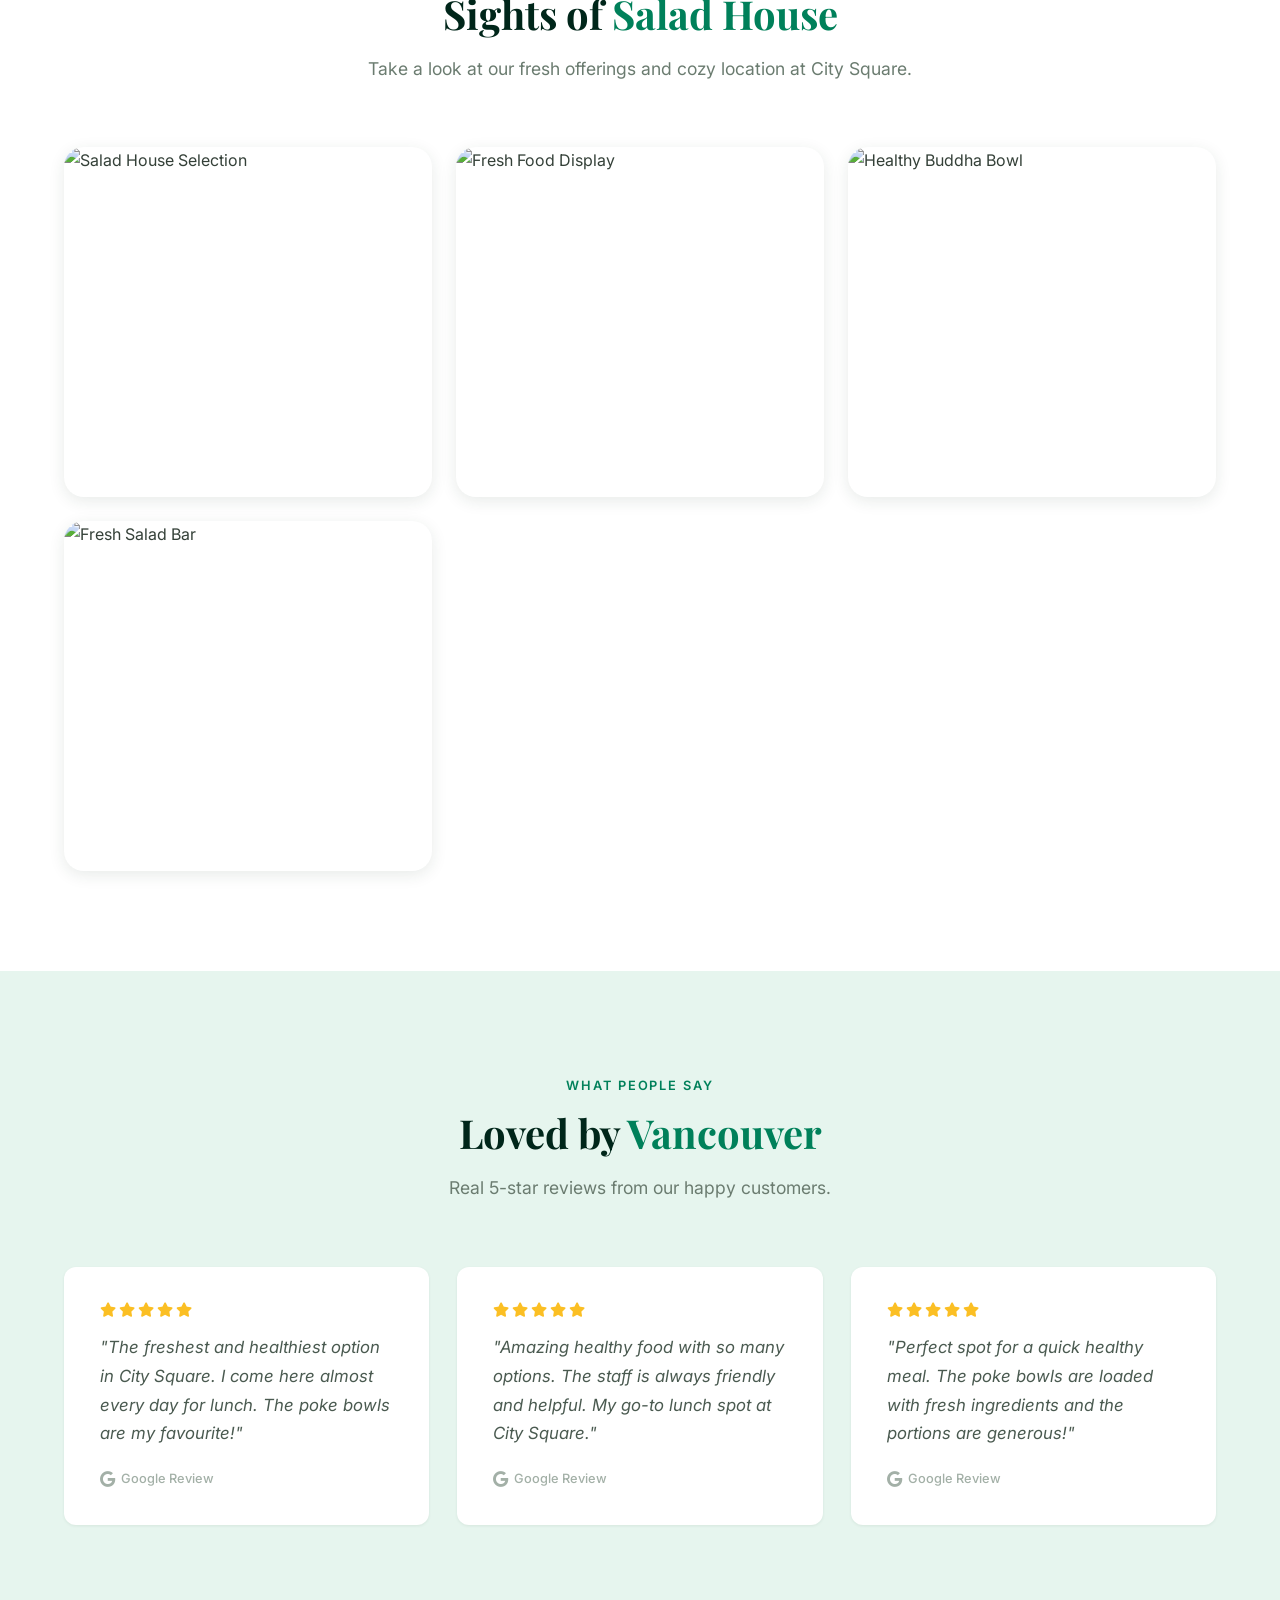
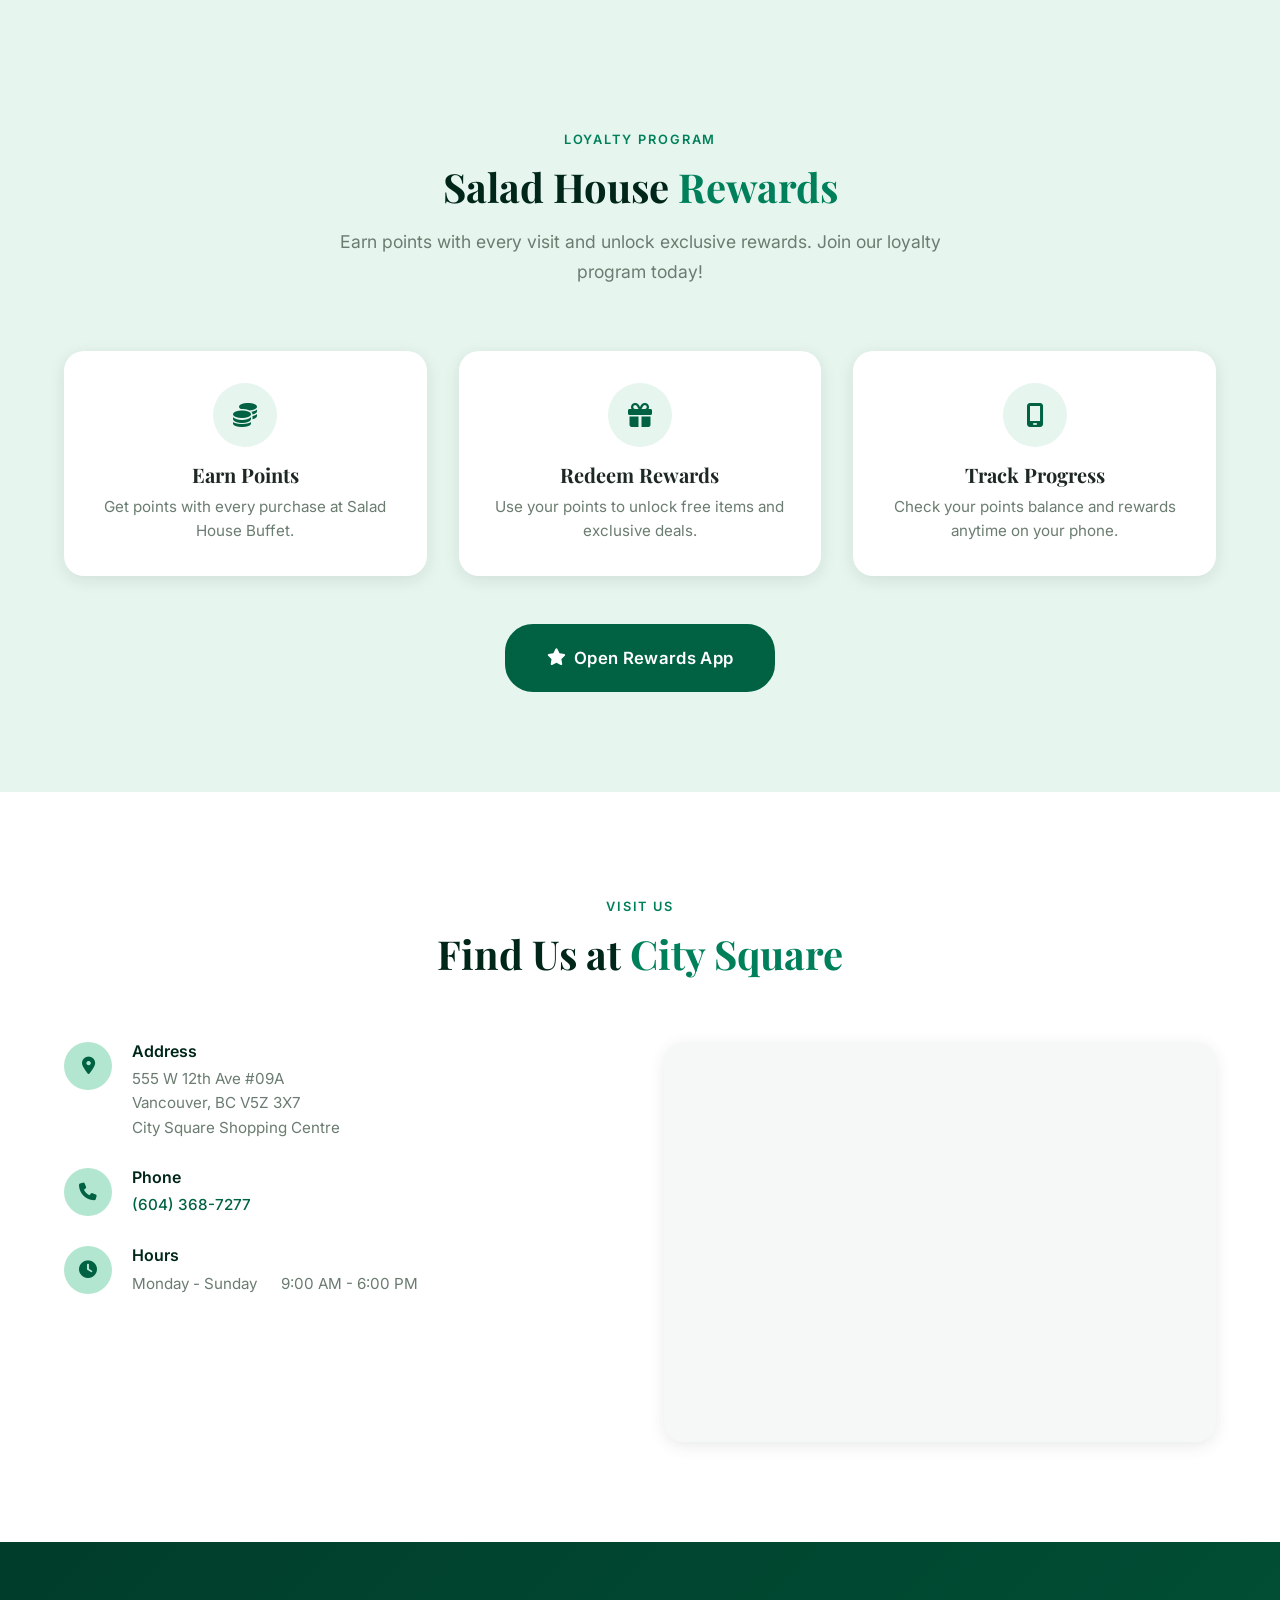
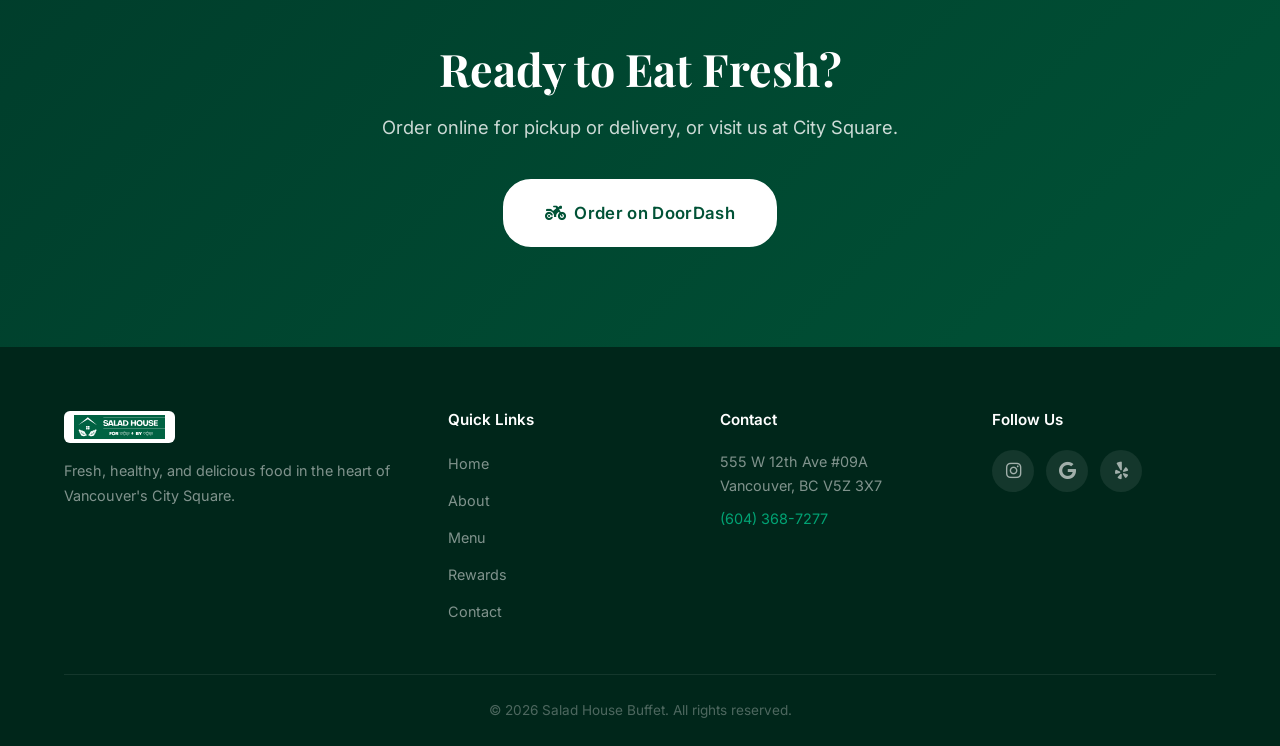
==== commit 7ced99ae: "new" ====
--- a/index.html
+++ b/index.html
@@ -28,6 +28,7 @@
                 <li><a href="#menu">Menu</a></li>
                 <li><a href="#gallery">Gallery</a></li>
                 <li><a href="#reviews">Reviews</a></li>
+                <li><a href="#rewards">Rewards</a></li>
                 <li><a href="#contact">Contact</a></li>
                 <li><a href="#order" class="btn btn-nav">Order Now</a></li>
             </ul>
@@ -516,6 +517,39 @@
         </div>
     </section>
 
+    <!-- Rewards App Section -->
+    <section class="section rewards-app" id="rewards">
+        <div class="container">
+            <div class="section-header">
+                <span class="section-label">Loyalty Program</span>
+                <h2>Salad House <span class="text-accent">Rewards</span></h2>
+                <p class="section-desc">Earn points with every visit and unlock exclusive rewards. Join our loyalty program today!</p>
+            </div>
+            <div class="rewards-preview">
+                <div class="rewards-features">
+                    <div class="reward-feature">
+                        <div class="feature-icon"><i class="fas fa-coins"></i></div>
+                        <h3>Earn Points</h3>
+                        <p>Get points with every purchase at Salad House Buffet.</p>
+                    </div>
+                    <div class="reward-feature">
+                        <div class="feature-icon"><i class="fas fa-gift"></i></div>
+                        <h3>Redeem Rewards</h3>
+                        <p>Use your points to unlock free items and exclusive deals.</p>
+                    </div>
+                    <div class="reward-feature">
+                        <div class="feature-icon"><i class="fas fa-mobile-screen"></i></div>
+                        <h3>Track Progress</h3>
+                        <p>Check your points balance and rewards anytime on your phone.</p>
+                    </div>
+                </div>
+                <div class="rewards-cta">
+                    <a href="rewards/index.html" class="btn btn-primary btn-lg"><i class="fas fa-star"></i> Open Rewards App</a>
+                </div>
+            </div>
+        </div>
+    </section>
+
     <!-- Hours & Location Section -->
     <section class="section contact" id="contact">
         <div class="container">
@@ -597,6 +631,7 @@
                         <li><a href="#home">Home</a></li>
                         <li><a href="#about">About</a></li>
                         <li><a href="#menu">Menu</a></li>
+                        <li><a href="#rewards">Rewards</a></li>
                         <li><a href="#contact">Contact</a></li>
                     </ul>
                 </div>
--- a/style.css
+++ b/style.css
@@ -1407,3 +1407,66 @@
         grid-template-columns: 1fr;
     }
 }
+
+/* --- Rewards App Section --- */
+.rewards-app {
+    background: var(--green-50);
+}
+
+.rewards-features {
+    display: grid;
+    grid-template-columns: repeat(3, 1fr);
+    gap: 32px;
+    margin-bottom: 48px;
+}
+
+.reward-feature {
+    text-align: center;
+    padding: 32px 24px;
+    background: var(--white);
+    border-radius: var(--radius-lg);
+    box-shadow: var(--shadow-md);
+    transition: transform var(--transition), box-shadow var(--transition);
+}
+
+.reward-feature:hover {
+    transform: translateY(-4px);
+    box-shadow: var(--shadow-lg);
+}
+
+.reward-feature .feature-icon {
+    width: 64px;
+    height: 64px;
+    background: var(--green-50);
+    border-radius: 50%;
+    display: flex;
+    align-items: center;
+    justify-content: center;
+    margin: 0 auto 16px;
+    font-size: 1.5rem;
+    color: var(--green-600);
+}
+
+.reward-feature h3 {
+    font-family: var(--font-display);
+    font-size: 1.25rem;
+    color: var(--gray-700);
+    margin-bottom: 8px;
+}
+
+.reward-feature p {
+    color: var(--gray-400);
+    font-size: 0.95rem;
+    line-height: 1.6;
+}
+
+.rewards-cta {
+    text-align: center;
+}
+
+@media (max-width: 768px) {
+    .rewards-features {
+        grid-template-columns: 1fr;
+        gap: 20px;
+    }
+}
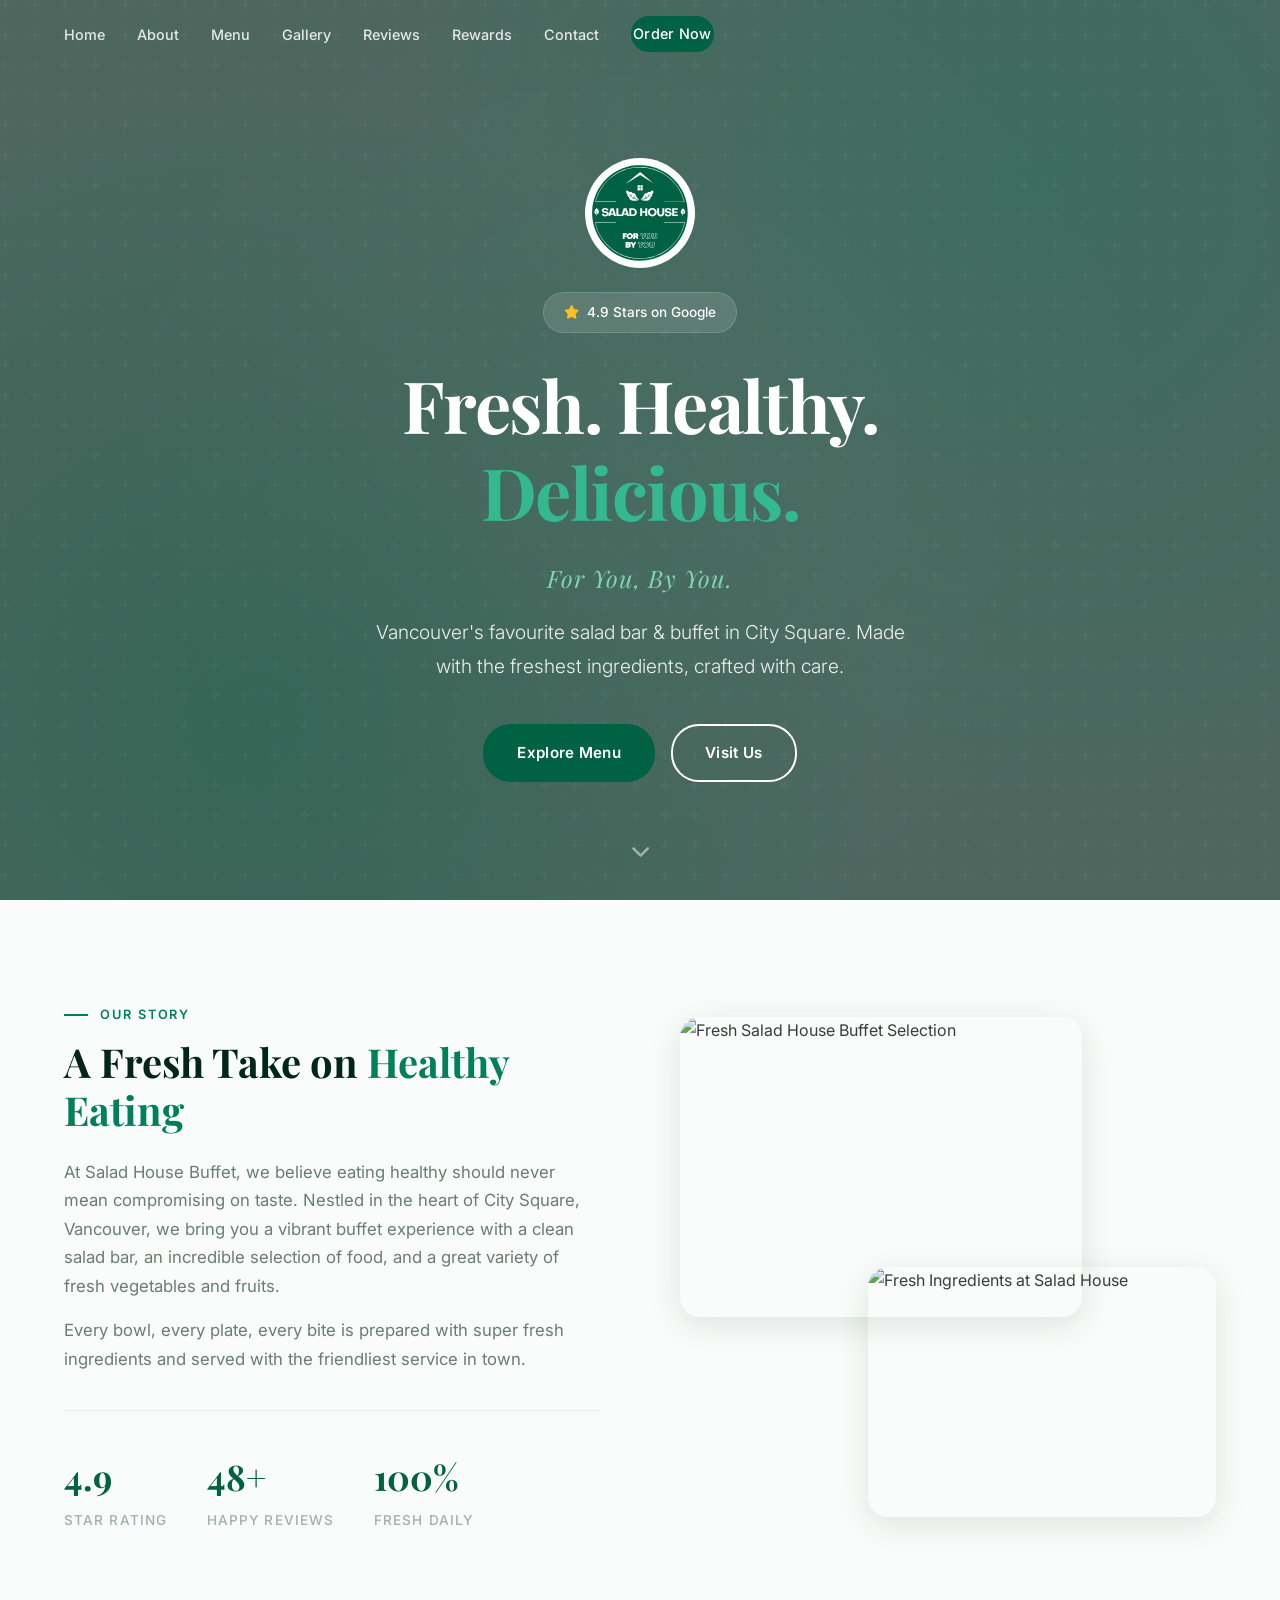
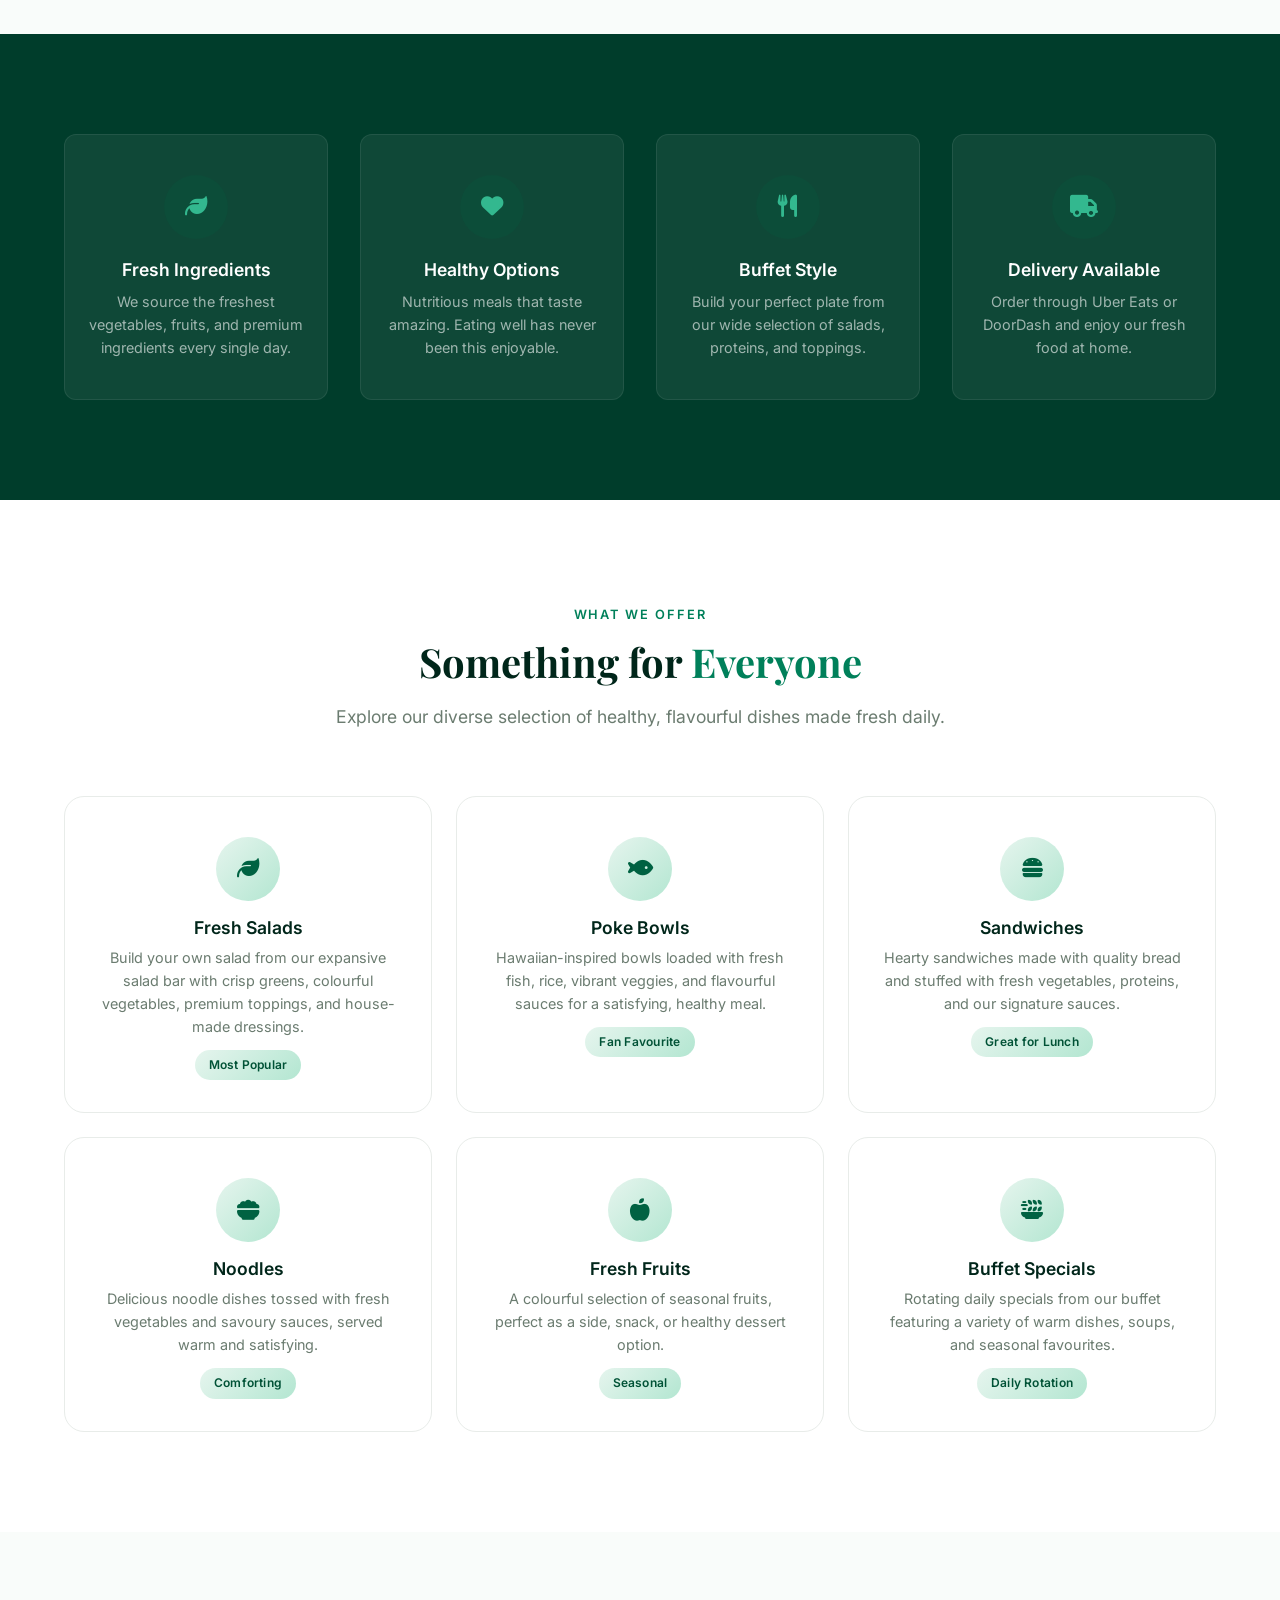
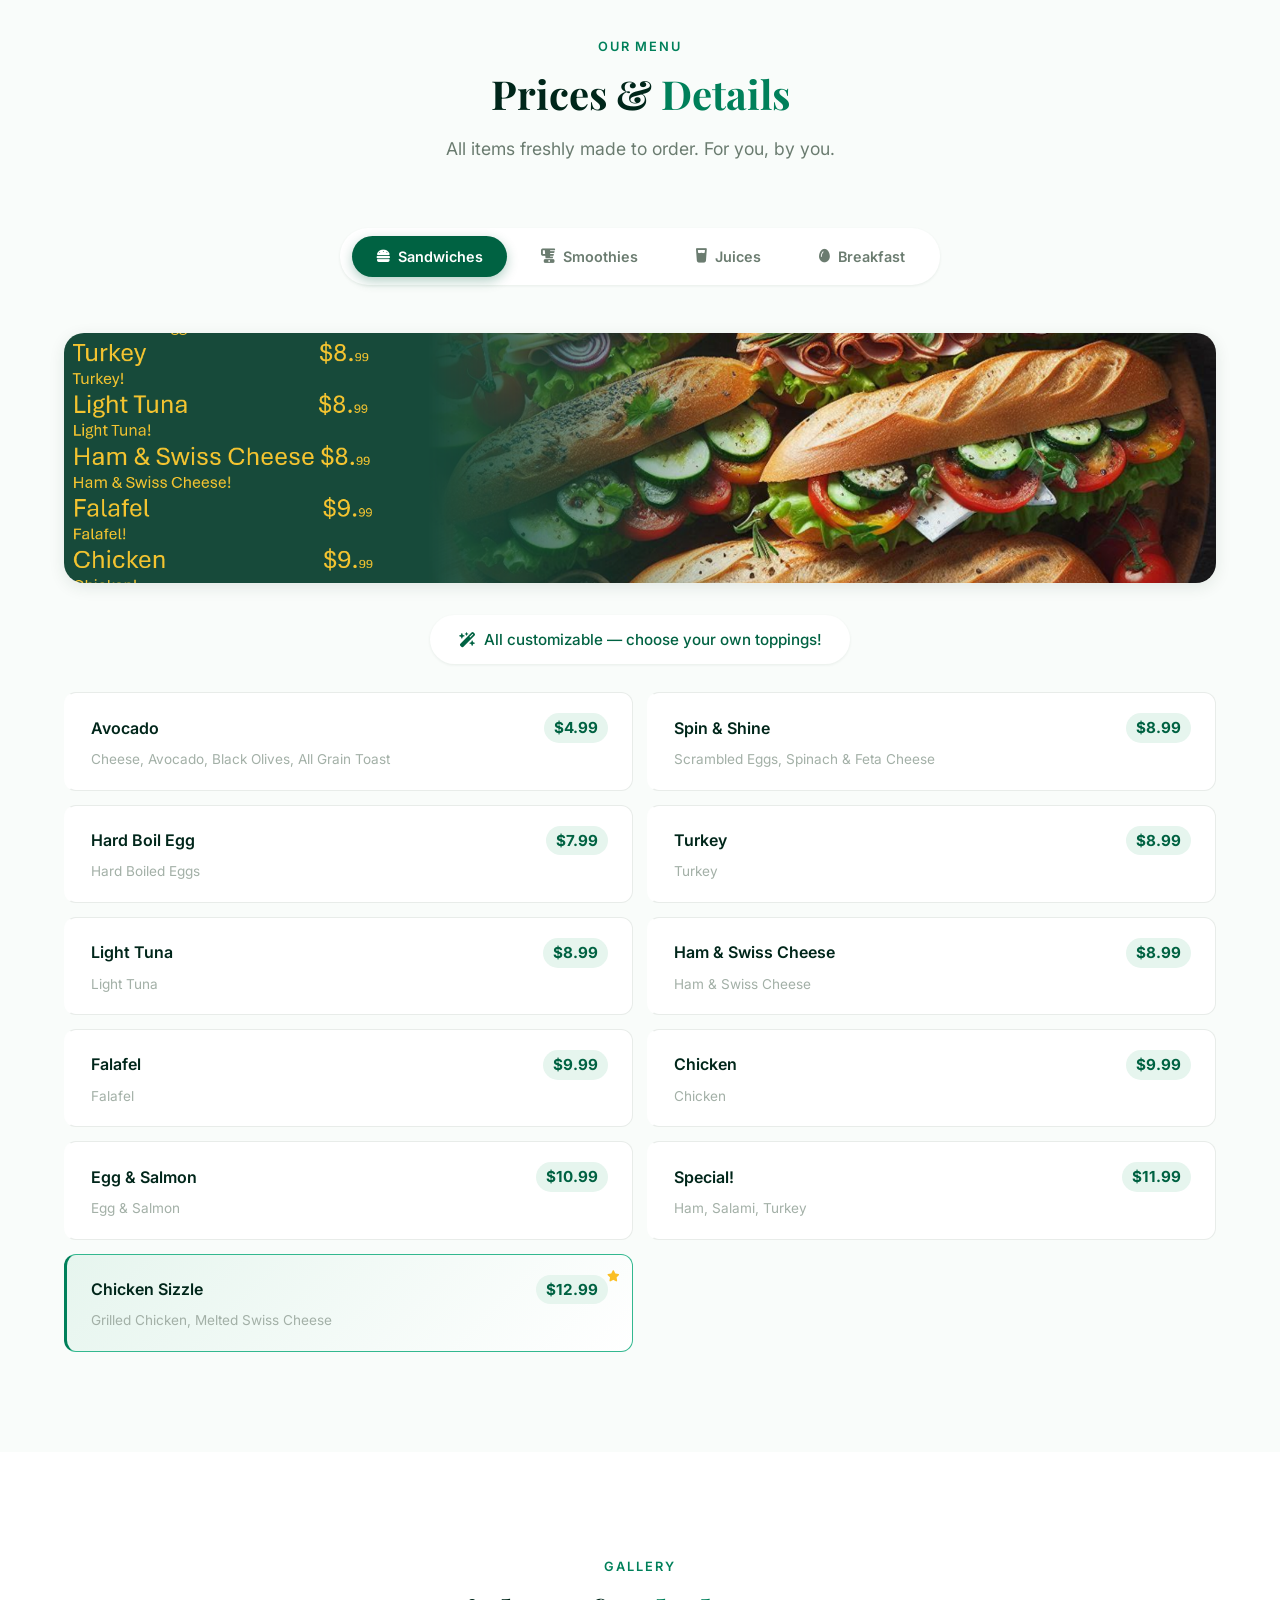
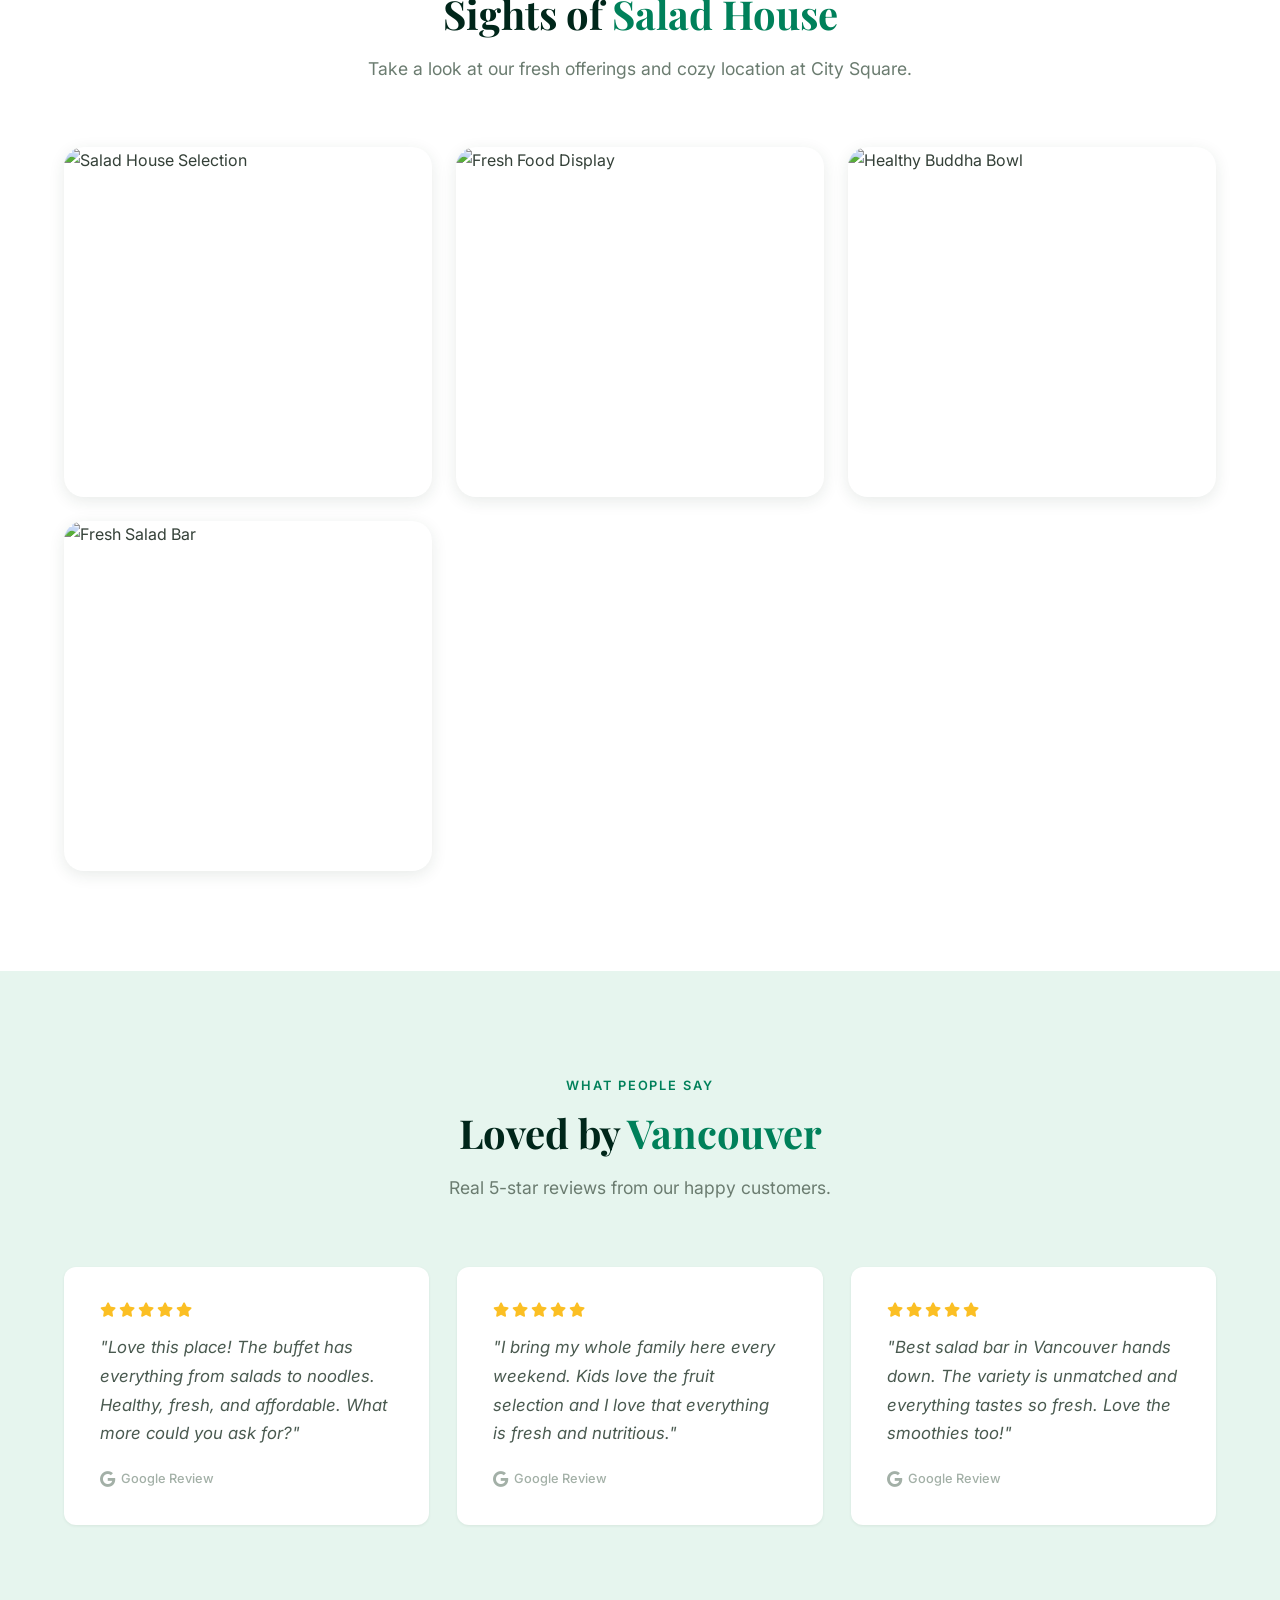
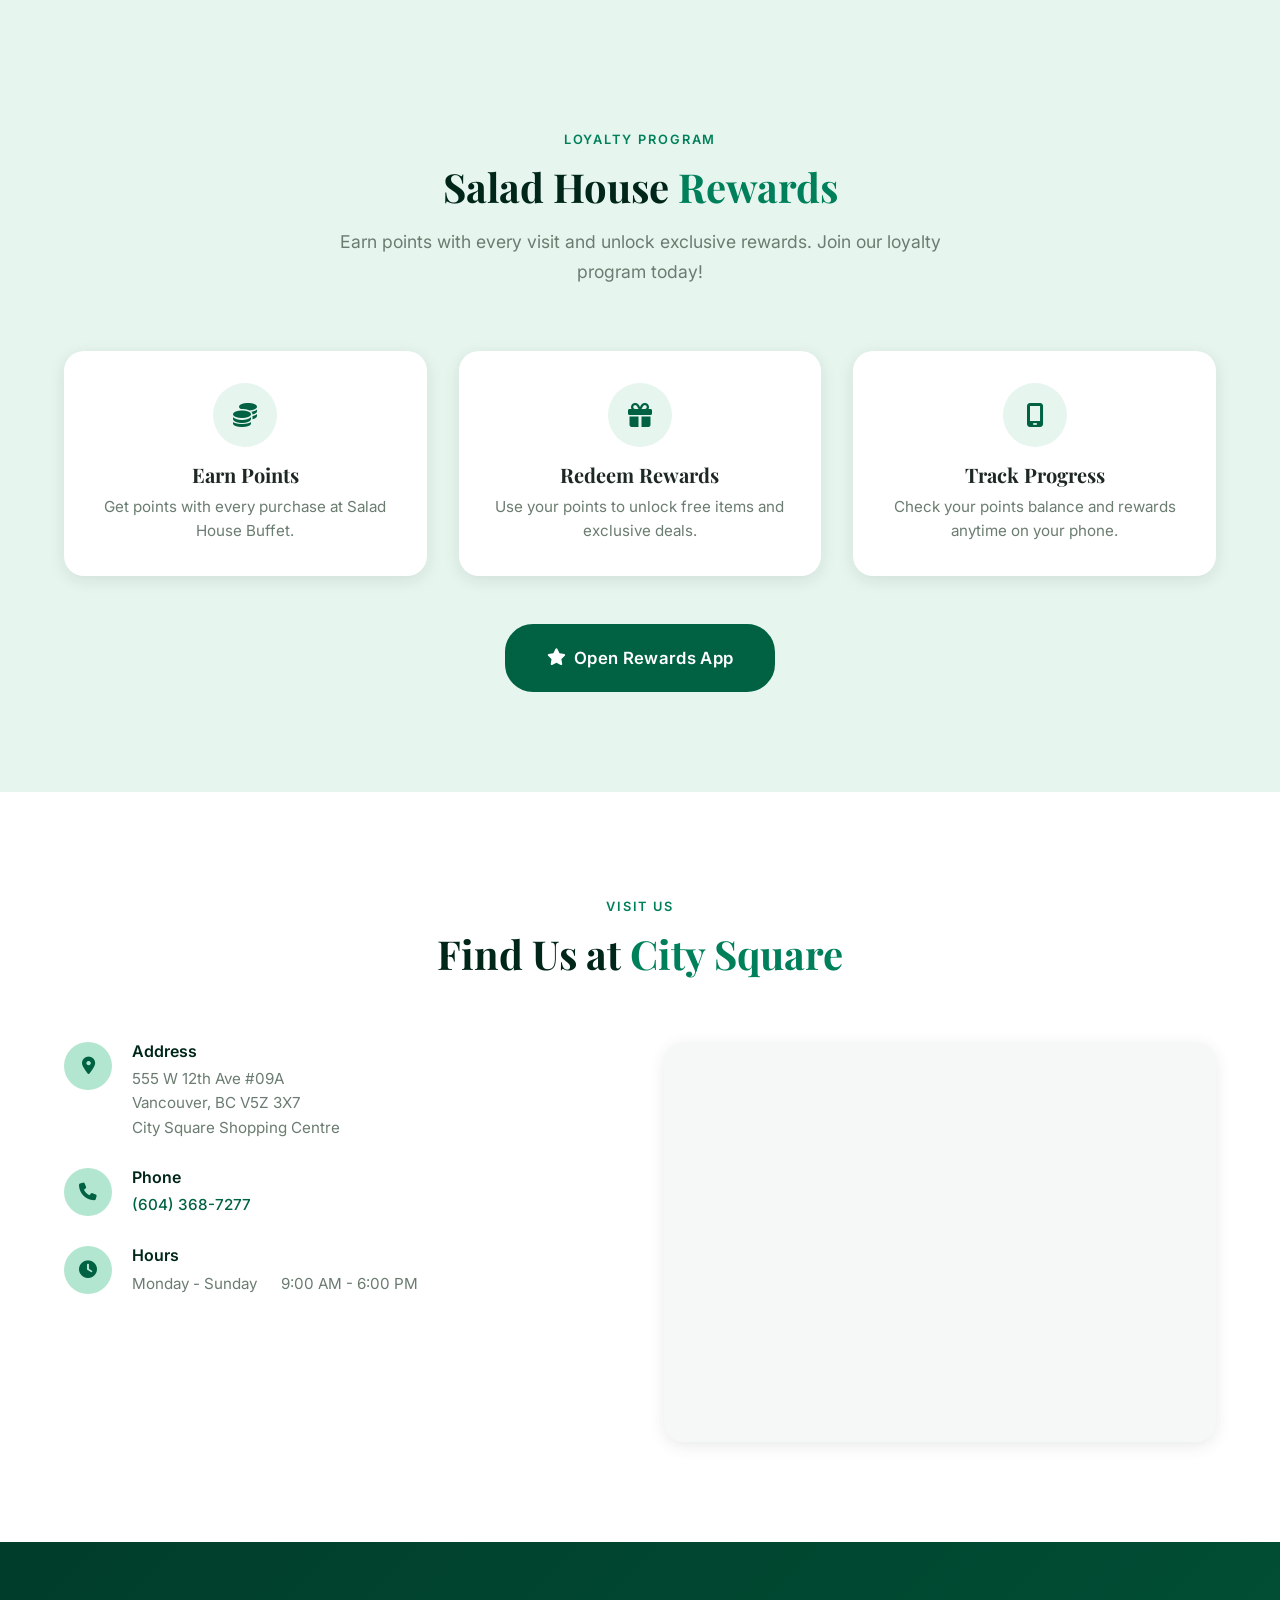
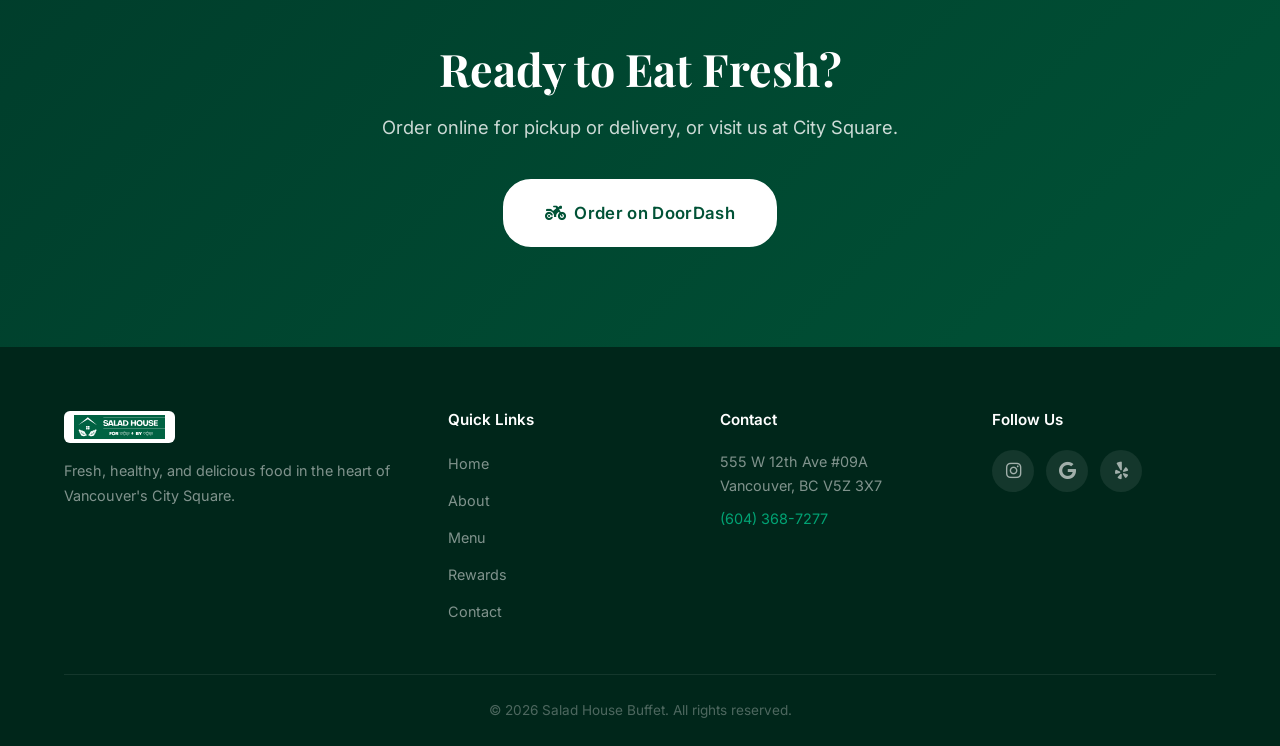
==== commit 80c83418: "new" ====
--- a/index.html
+++ b/index.html
@@ -544,7 +544,7 @@
                     </div>
                 </div>
                 <div class="rewards-cta">
-                    <a href="rewards/index.html" class="btn btn-primary btn-lg"><i class="fas fa-star"></i> Open Rewards App</a>
+                    <a href="rewards/" class="btn btn-primary btn-lg"><i class="fas fa-star"></i> Open Rewards App</a>
                 </div>
             </div>
         </div>
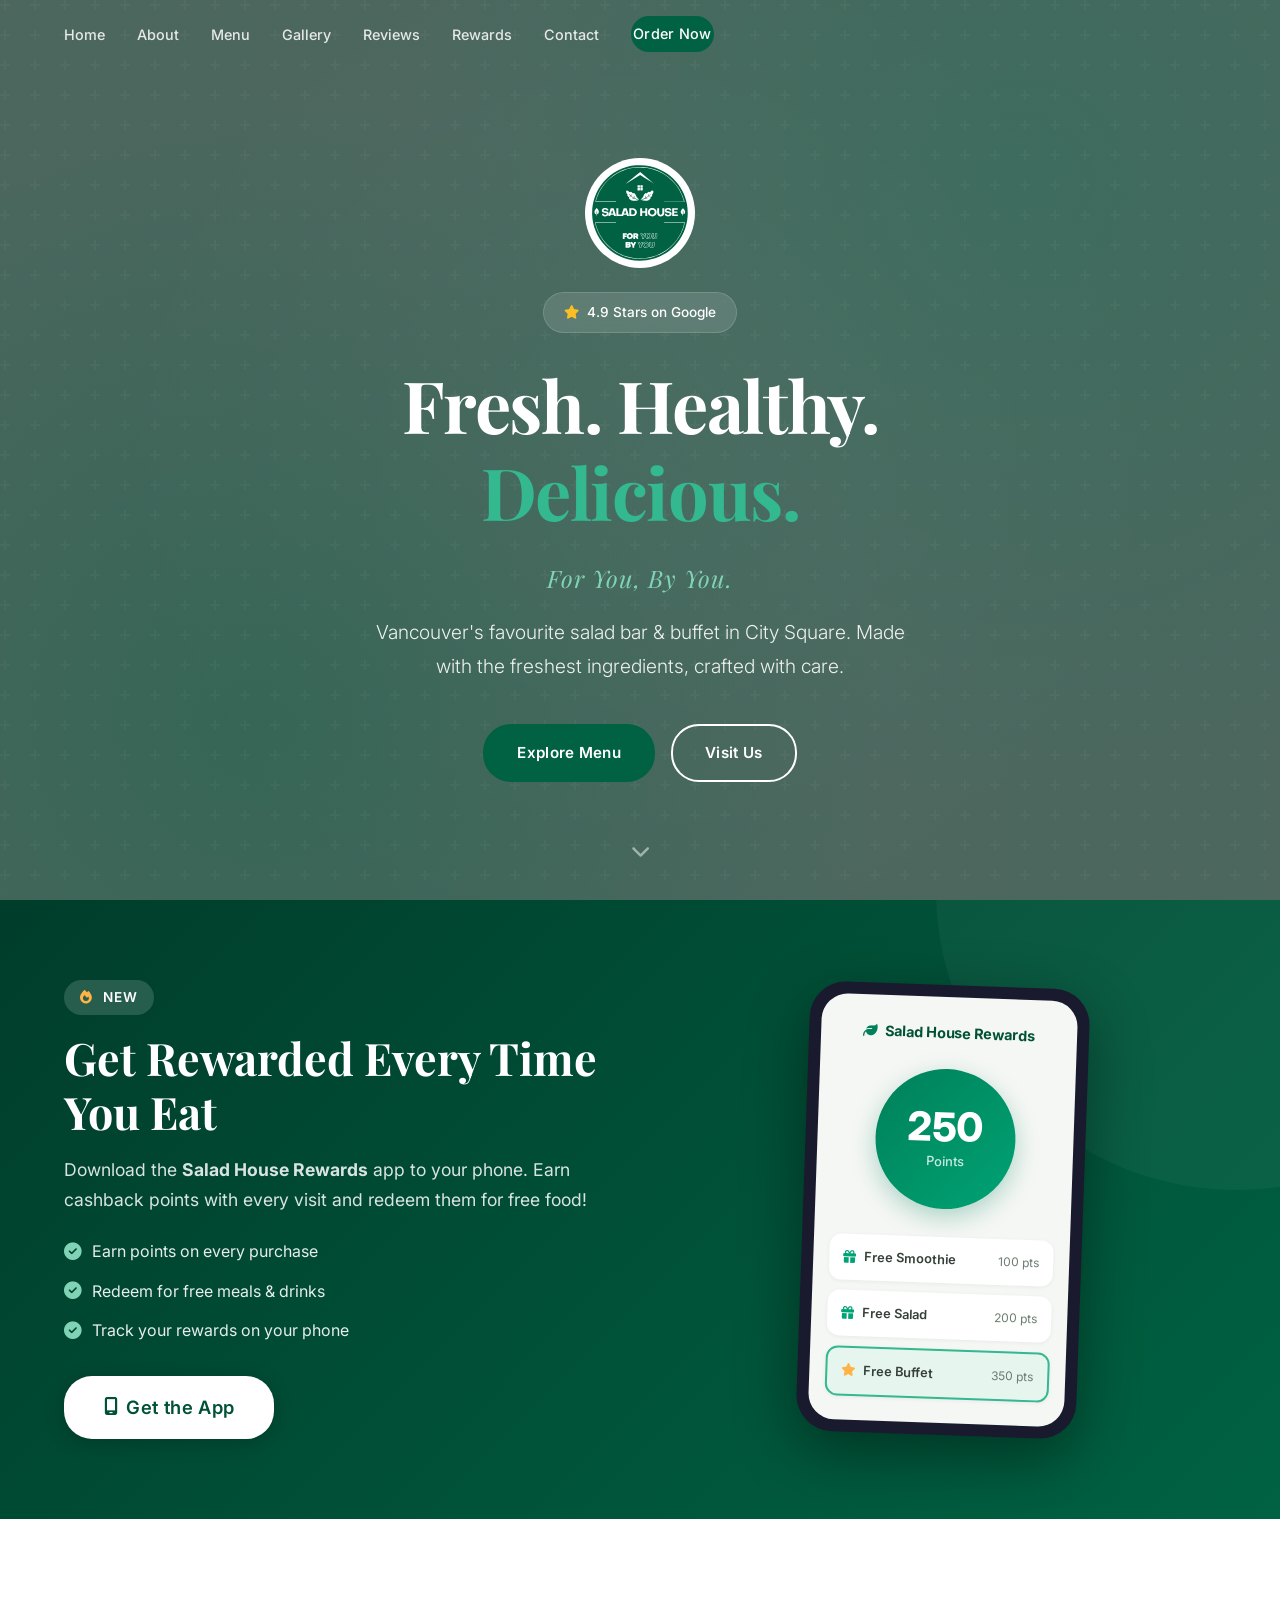
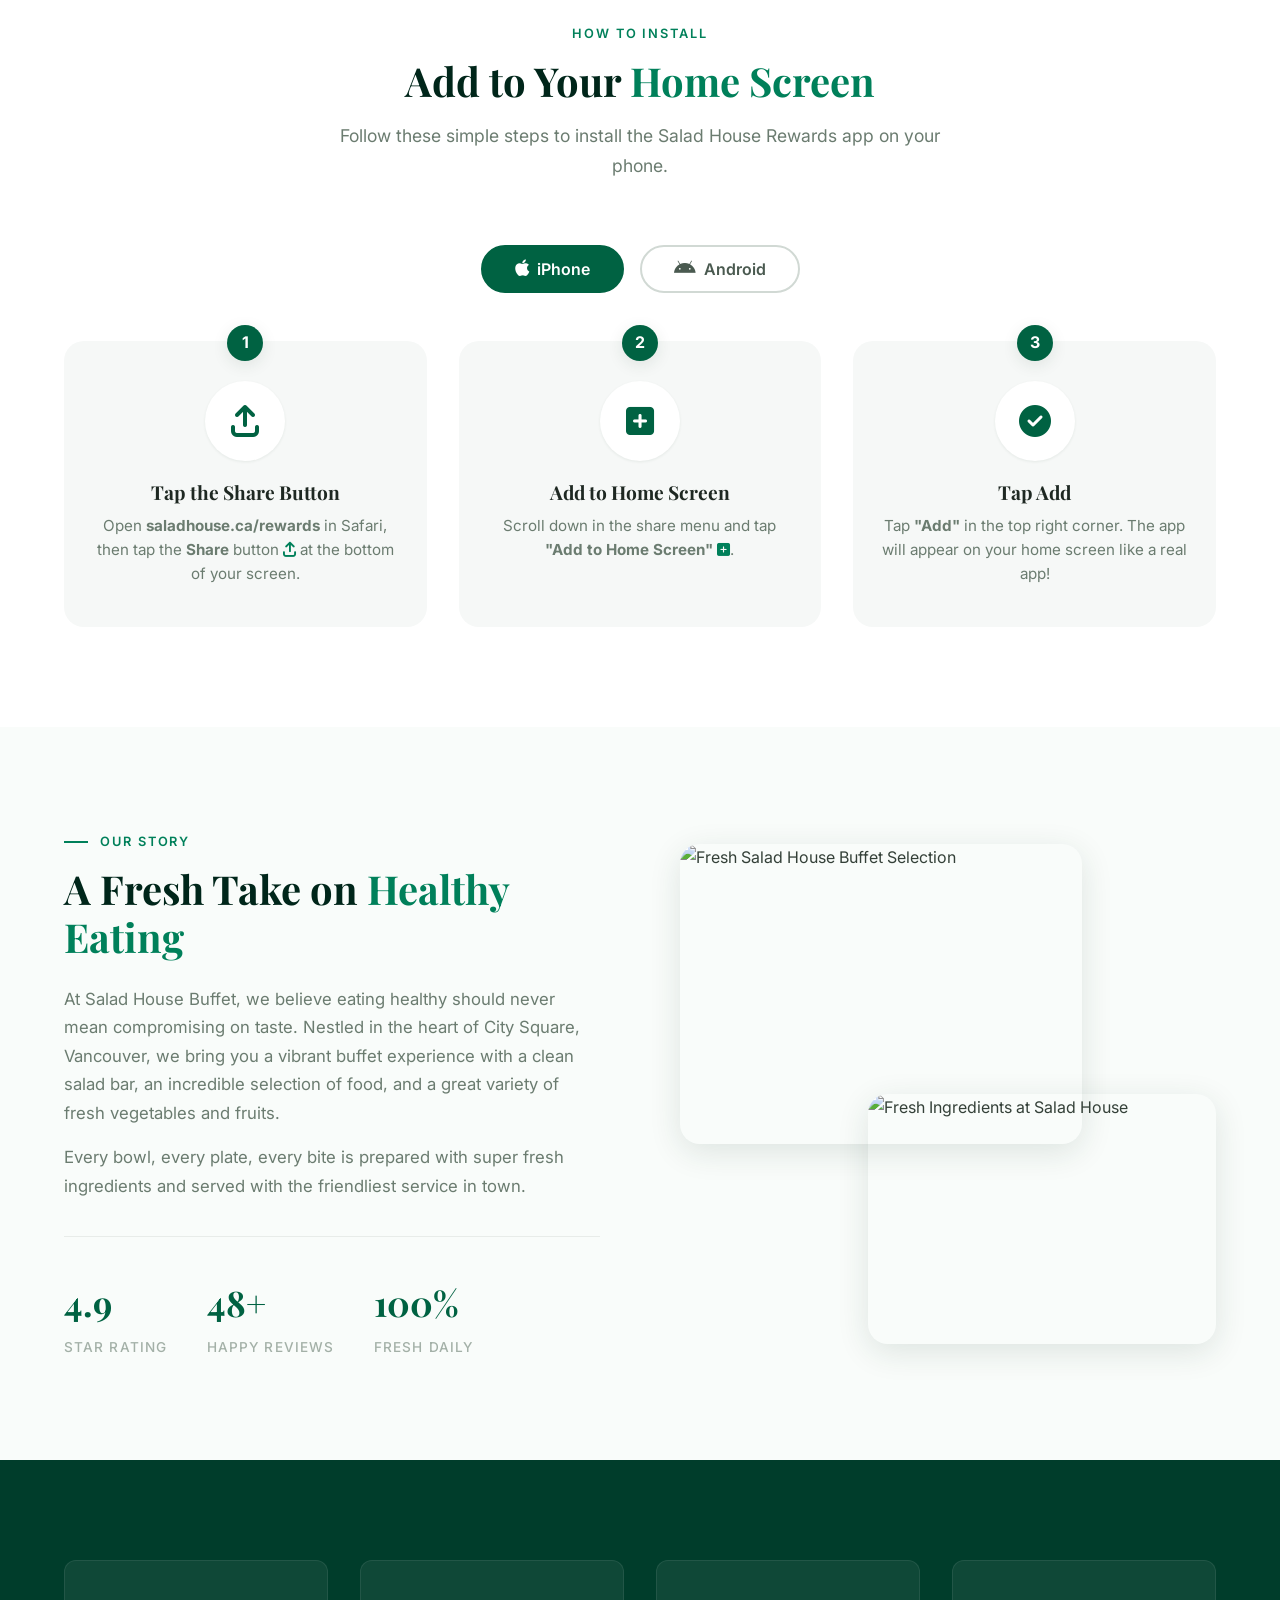
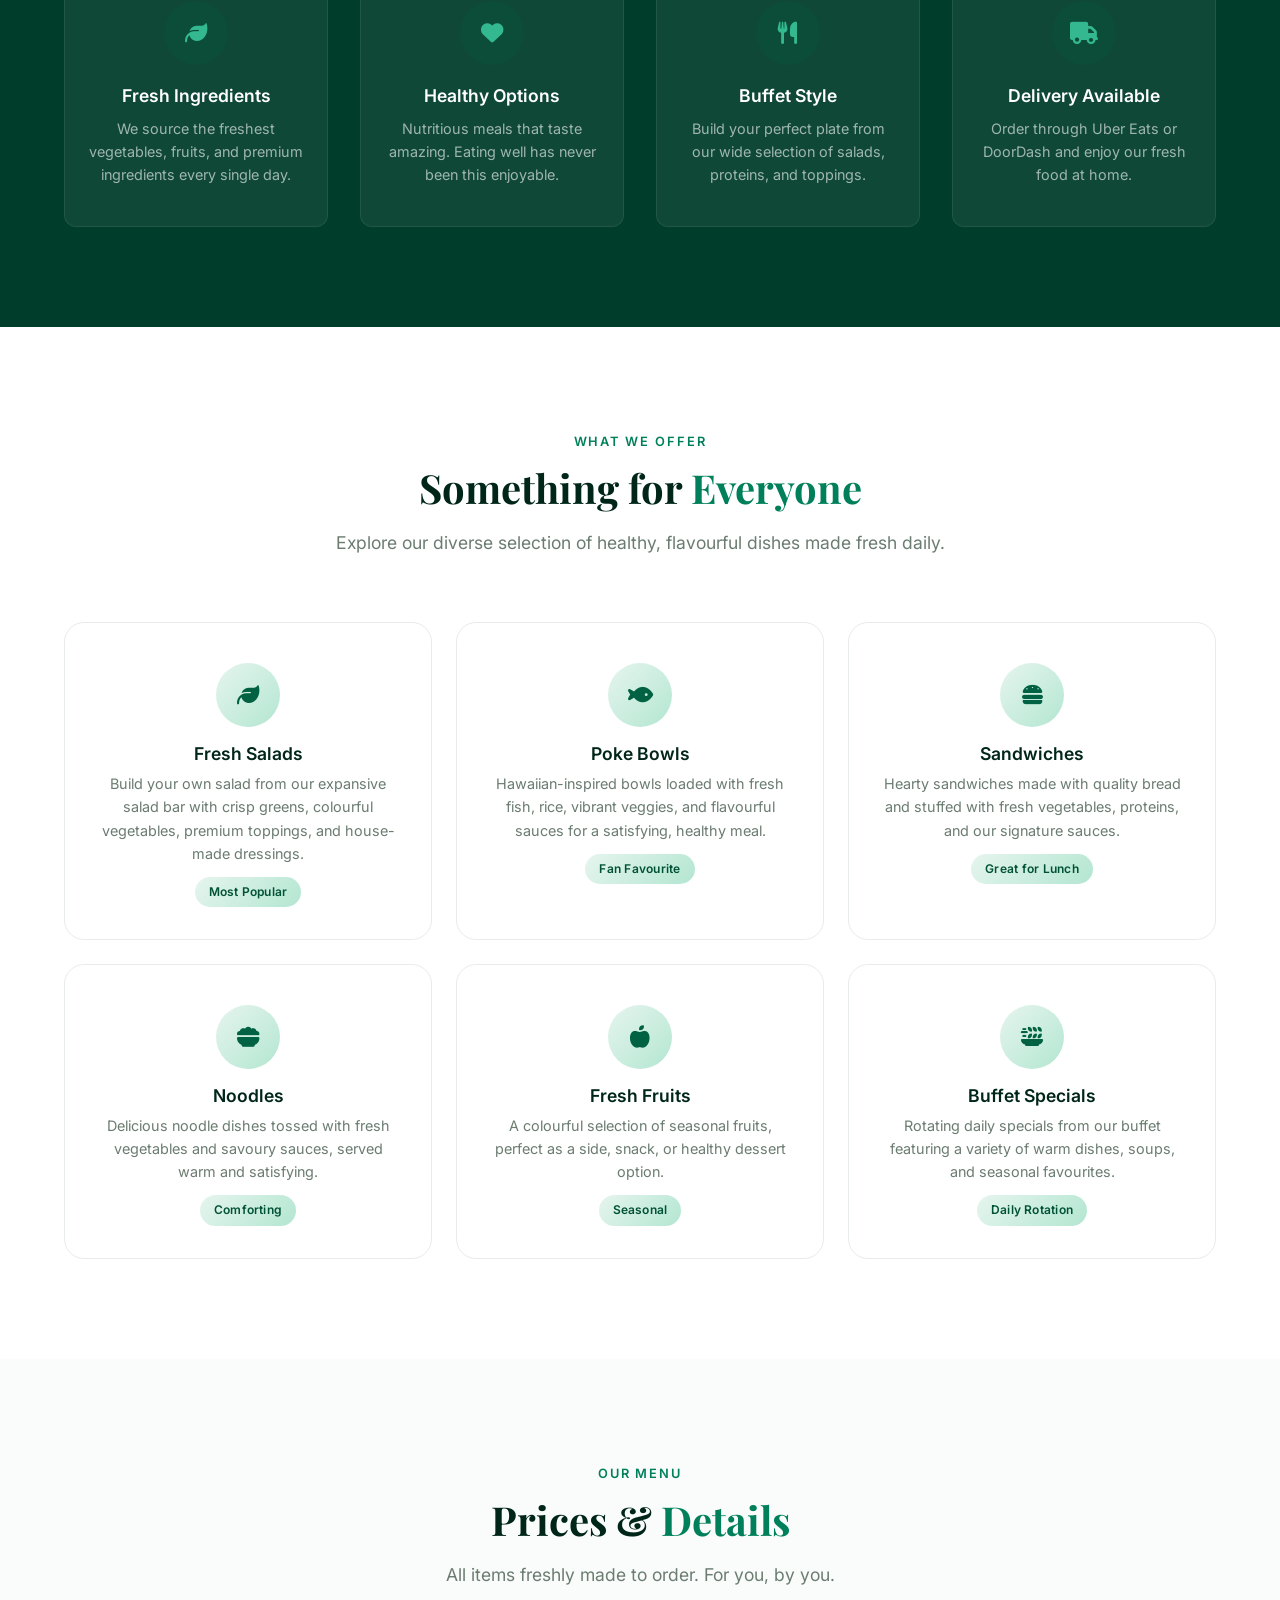
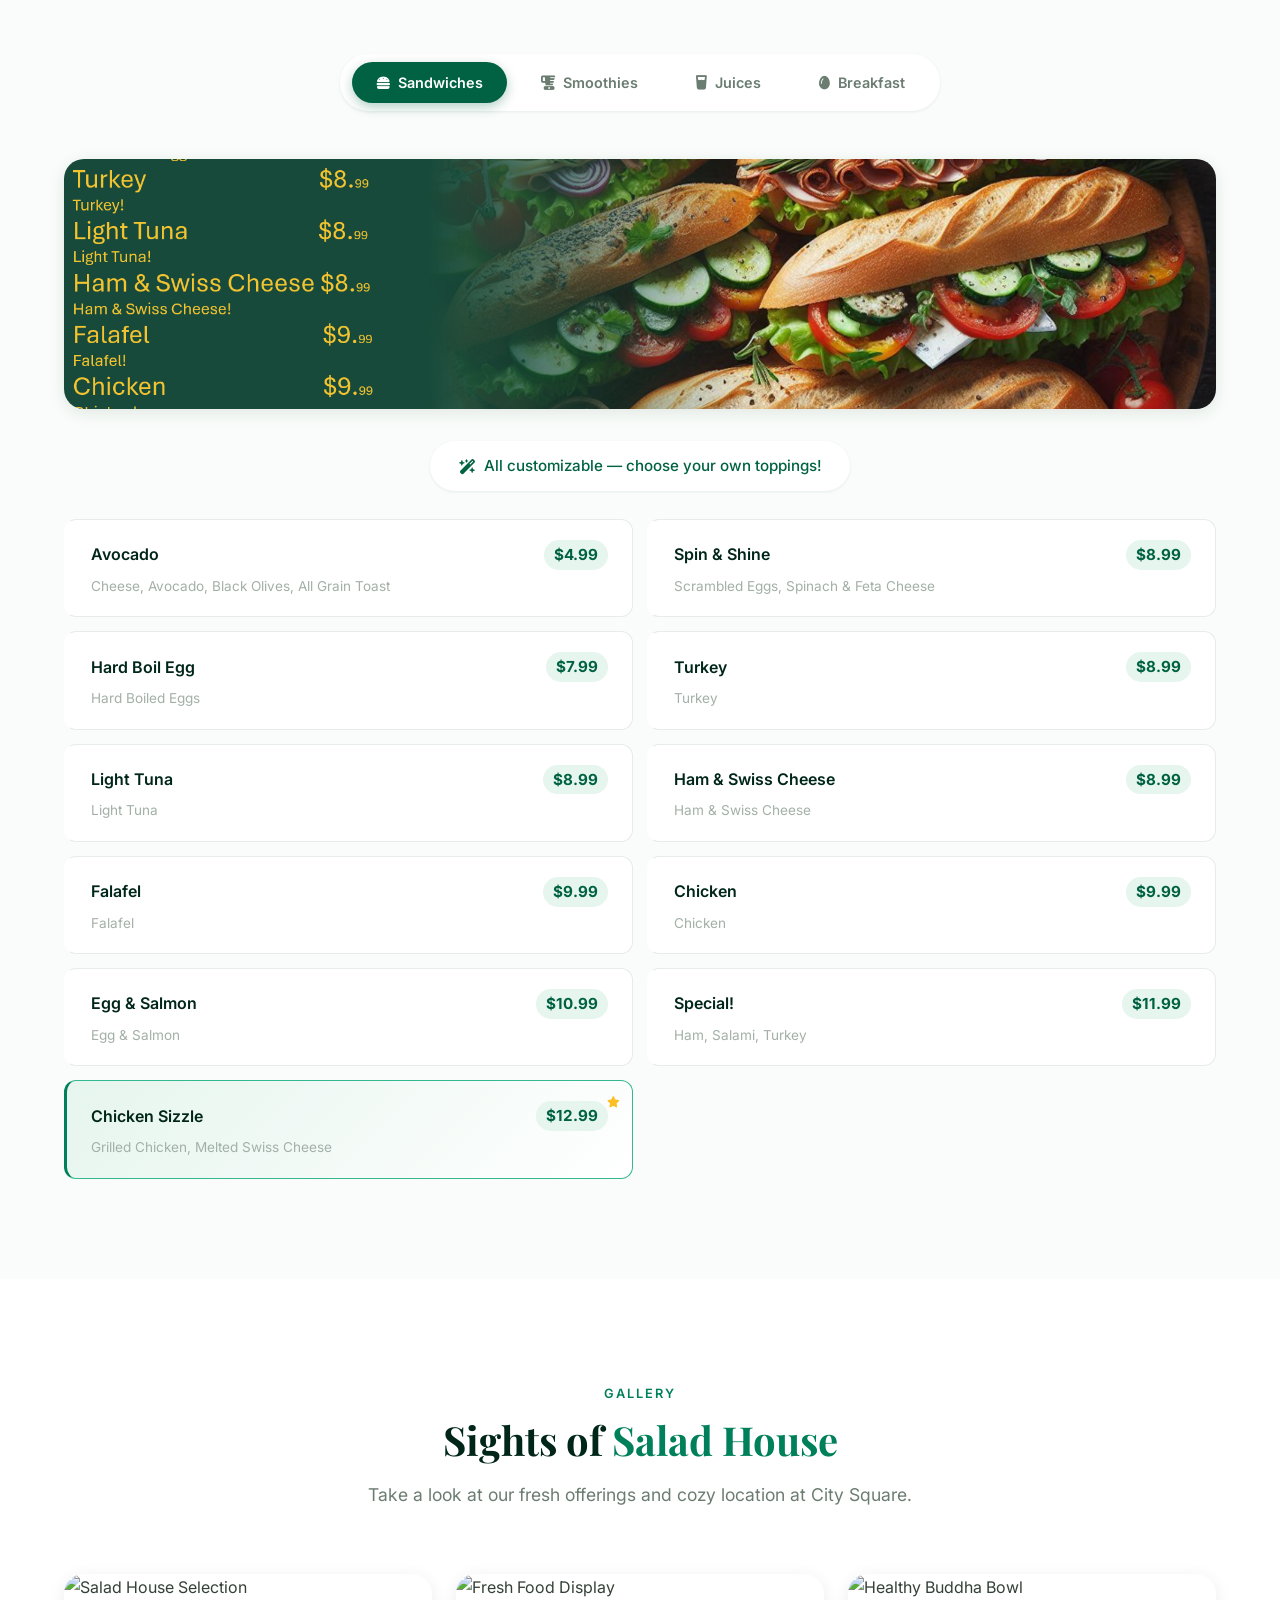
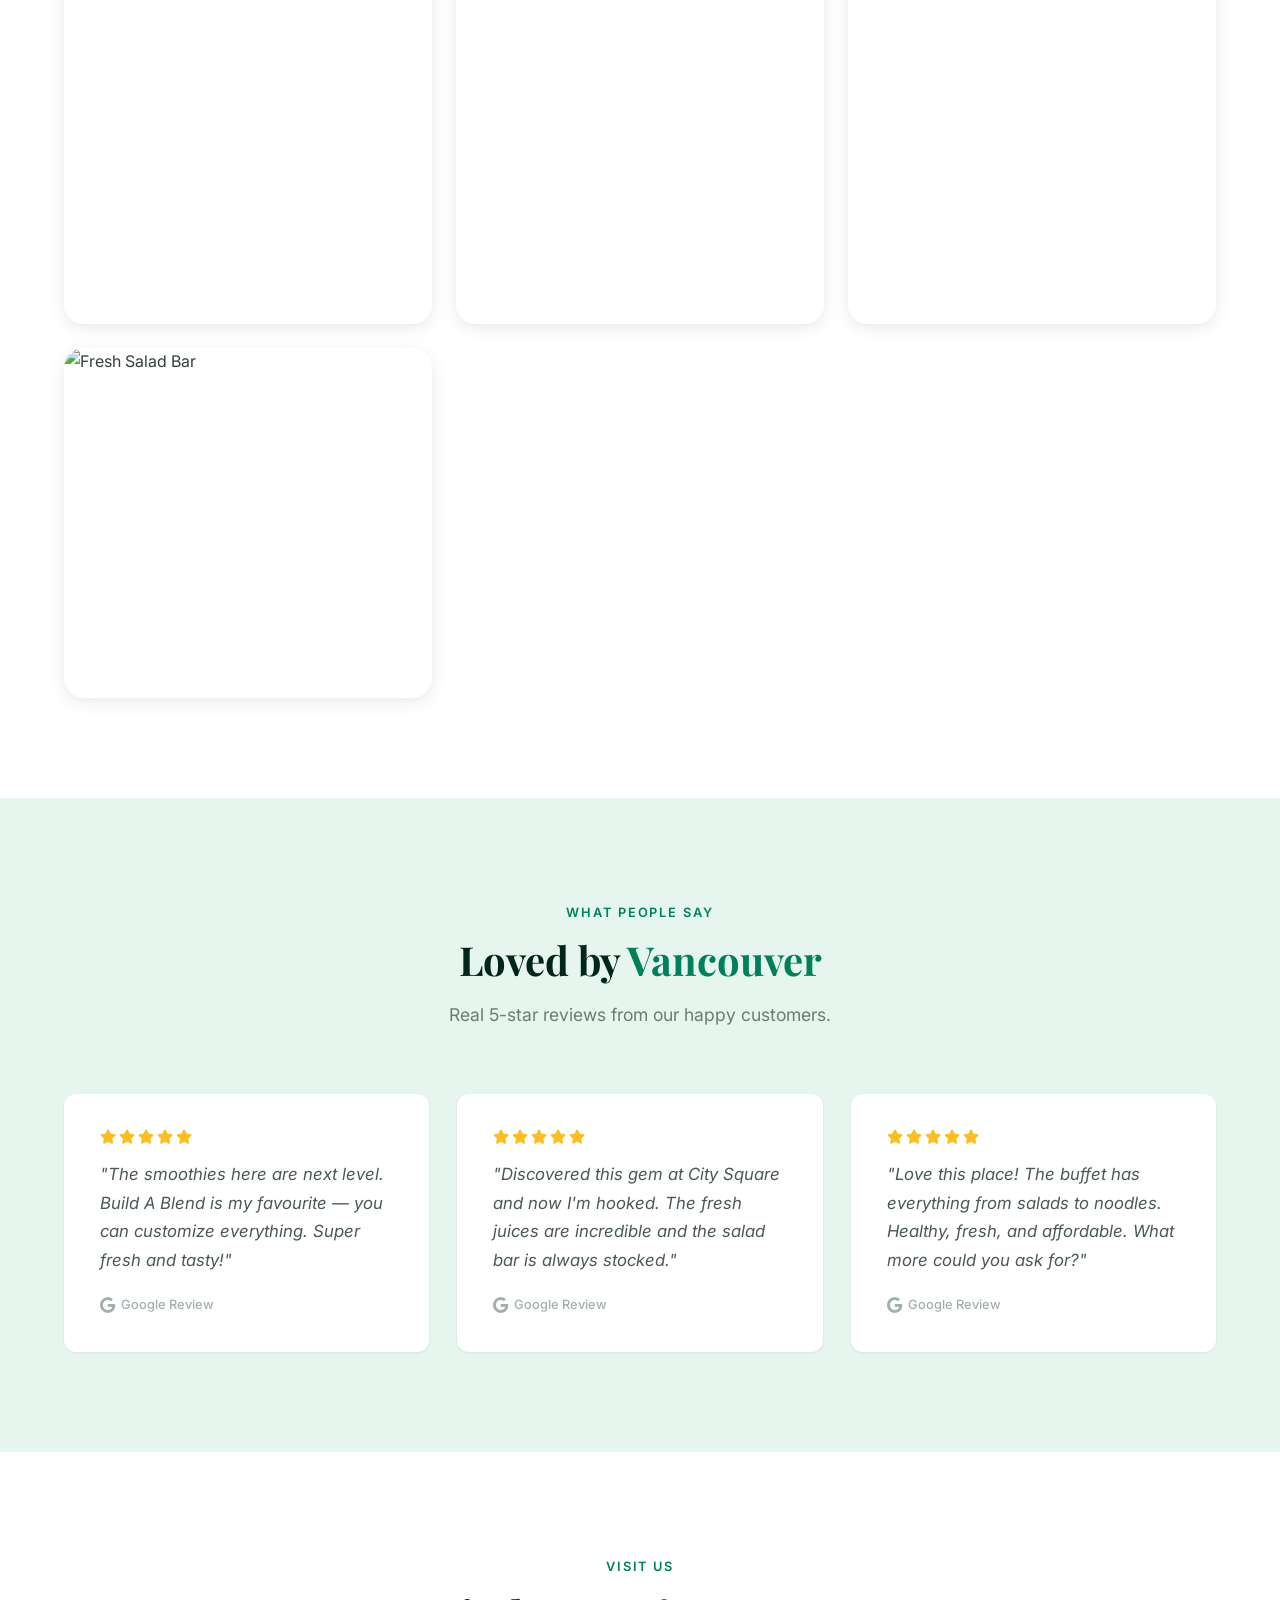
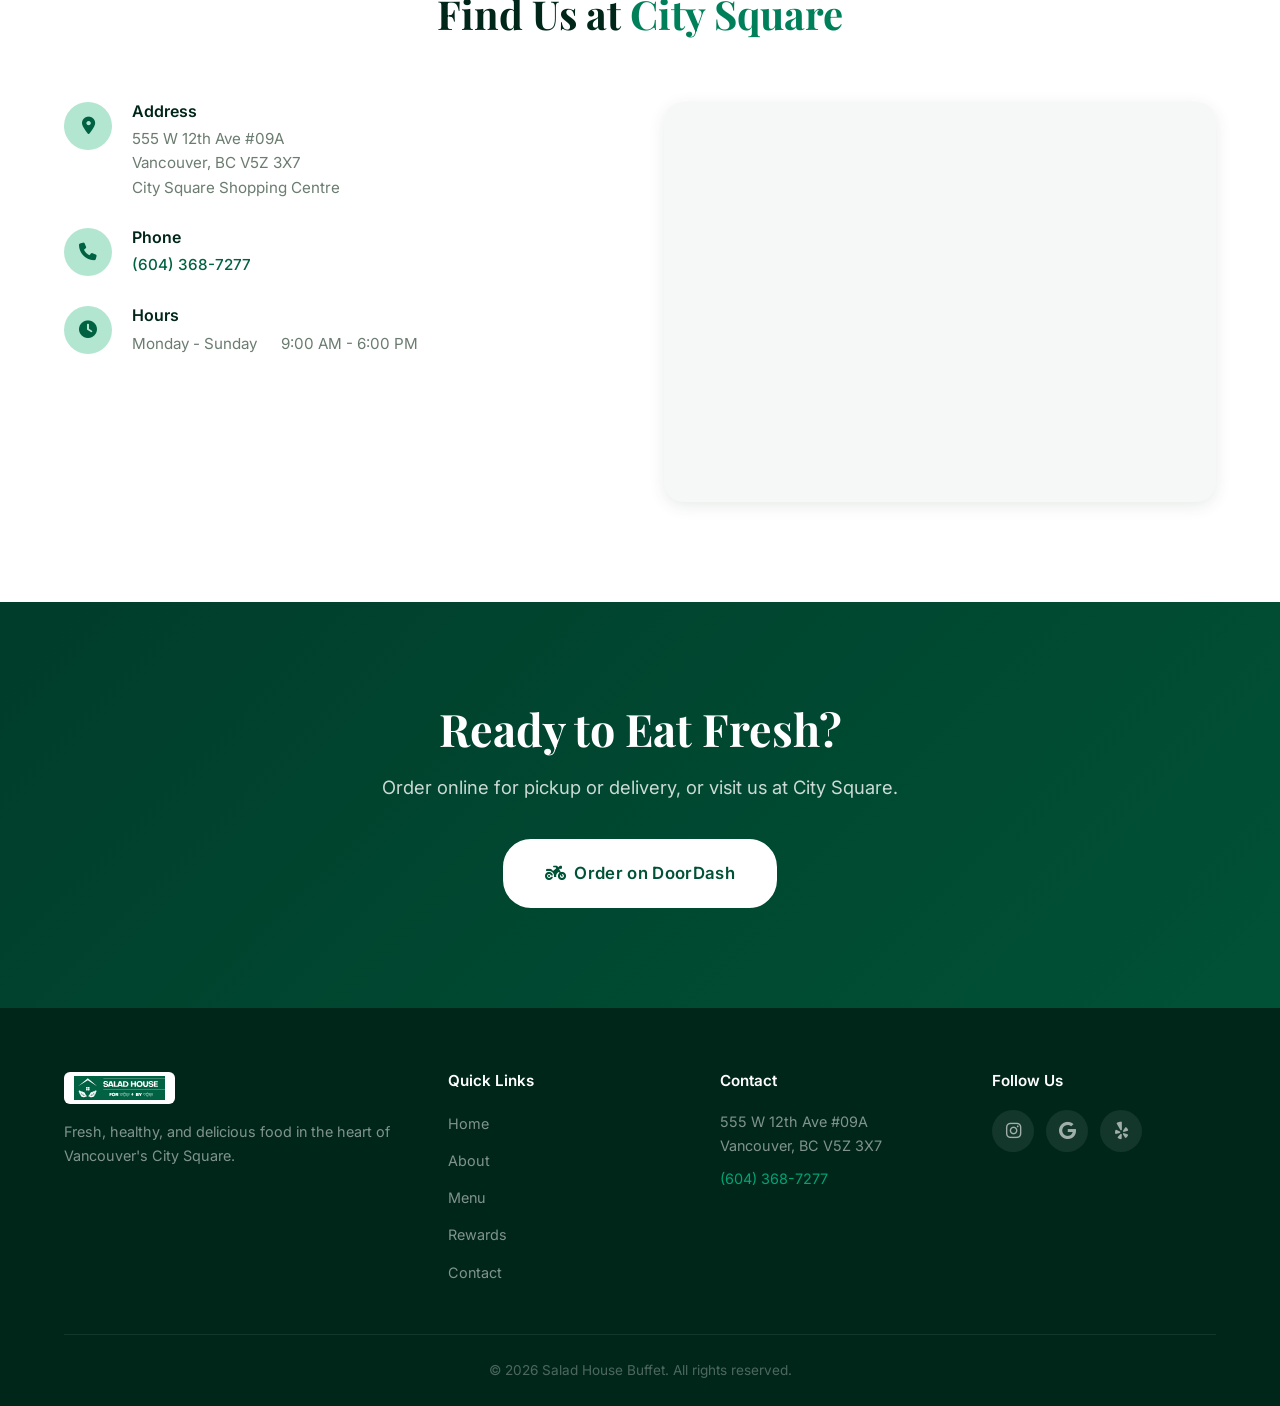
==== commit 3aac96d7: "Make rewards app prominent, add install guide, require homescreen install - Move rewards banner to t" ====
--- a/index.html
+++ b/index.html
@@ -54,6 +54,105 @@
         </div>
     </section>
 
+    <!-- Rewards App Banner - Prominent -->
+    <section class="rewards-banner" id="rewards">
+        <div class="container">
+            <div class="rewards-banner-inner">
+                <div class="rewards-banner-content">
+                    <span class="rewards-badge"><i class="fas fa-fire"></i> NEW</span>
+                    <h2>Get Rewarded Every Time You Eat</h2>
+                    <p>Download the <strong>Salad House Rewards</strong> app to your phone. Earn cashback points with every visit and redeem them for free food!</p>
+                    <div class="rewards-banner-perks">
+                        <div class="perk"><i class="fas fa-check-circle"></i> Earn points on every purchase</div>
+                        <div class="perk"><i class="fas fa-check-circle"></i> Redeem for free meals &amp; drinks</div>
+                        <div class="perk"><i class="fas fa-check-circle"></i> Track your rewards on your phone</div>
+                    </div>
+                    <a href="rewards/" class="btn btn-primary btn-lg rewards-banner-btn"><i class="fas fa-mobile-screen"></i> Get the App</a>
+                </div>
+                <div class="rewards-banner-visual">
+                    <div class="phone-mockup">
+                        <div class="phone-screen">
+                            <div class="phone-app-header">
+                                <i class="fas fa-leaf"></i>
+                                <span>Salad House Rewards</span>
+                            </div>
+                            <div class="phone-points">
+                                <div class="points-circle">
+                                    <span class="points-number">250</span>
+                                    <span class="points-label">Points</span>
+                                </div>
+                            </div>
+                            <div class="phone-rewards-list">
+                                <div class="phone-reward"><i class="fas fa-gift"></i> Free Smoothie <span>100 pts</span></div>
+                                <div class="phone-reward"><i class="fas fa-gift"></i> Free Salad <span>200 pts</span></div>
+                                <div class="phone-reward active"><i class="fas fa-star"></i> Free Buffet <span>350 pts</span></div>
+                            </div>
+                        </div>
+                    </div>
+                </div>
+            </div>
+        </div>
+    </section>
+
+    <!-- How to Install Section -->
+    <section class="section install-guide" id="install-guide">
+        <div class="container">
+            <div class="section-header">
+                <span class="section-label">How to Install</span>
+                <h2>Add to Your <span class="text-accent">Home Screen</span></h2>
+                <p class="section-desc">Follow these simple steps to install the Salad House Rewards app on your phone.</p>
+            </div>
+            <div class="install-tabs">
+                <button class="install-tab active" data-install="iphone"><i class="fab fa-apple"></i> iPhone</button>
+                <button class="install-tab" data-install="android"><i class="fab fa-android"></i> Android</button>
+            </div>
+            <div class="install-steps-container">
+                <!-- iPhone Steps -->
+                <div class="install-steps active" id="install-iphone">
+                    <div class="install-step">
+                        <div class="step-number">1</div>
+                        <div class="step-icon"><i class="fas fa-arrow-up-from-bracket"></i></div>
+                        <h3>Tap the Share Button</h3>
+                        <p>Open <strong>saladhouse.ca/rewards</strong> in Safari, then tap the <strong>Share</strong> button <i class="fas fa-arrow-up-from-bracket"></i> at the bottom of your screen.</p>
+                    </div>
+                    <div class="install-step">
+                        <div class="step-number">2</div>
+                        <div class="step-icon"><i class="fas fa-plus-square"></i></div>
+                        <h3>Add to Home Screen</h3>
+                        <p>Scroll down in the share menu and tap <strong>"Add to Home Screen"</strong> <i class="fas fa-plus-square"></i>.</p>
+                    </div>
+                    <div class="install-step">
+                        <div class="step-number">3</div>
+                        <div class="step-icon"><i class="fas fa-check-circle"></i></div>
+                        <h3>Tap Add</h3>
+                        <p>Tap <strong>"Add"</strong> in the top right corner. The app will appear on your home screen like a real app!</p>
+                    </div>
+                </div>
+                <!-- Android Steps -->
+                <div class="install-steps" id="install-android">
+                    <div class="install-step">
+                        <div class="step-number">1</div>
+                        <div class="step-icon"><i class="fas fa-ellipsis-vertical"></i></div>
+                        <h3>Tap the Menu</h3>
+                        <p>Open <strong>saladhouse.ca/rewards</strong> in Chrome, then tap the <strong>three dots</strong> <i class="fas fa-ellipsis-vertical"></i> menu in the top right.</p>
+                    </div>
+                    <div class="install-step">
+                        <div class="step-number">2</div>
+                        <div class="step-icon"><i class="fas fa-download"></i></div>
+                        <h3>Install App</h3>
+                        <p>Tap <strong>"Install app"</strong> or <strong>"Add to Home screen"</strong> from the menu.</p>
+                    </div>
+                    <div class="install-step">
+                        <div class="step-number">3</div>
+                        <div class="step-icon"><i class="fas fa-check-circle"></i></div>
+                        <h3>Confirm Install</h3>
+                        <p>Tap <strong>"Install"</strong> on the popup. The app icon will appear on your home screen!</p>
+                    </div>
+                </div>
+            </div>
+        </div>
+    </section>
+
     <!-- About Section -->
     <section class="section about" id="about">
         <div class="container">
@@ -513,39 +612,6 @@
             </div>
             <div class="reviews-grid" id="reviewsGrid">
                 <!-- Reviews are loaded dynamically via JavaScript -->
-            </div>
-        </div>
-    </section>
-
-    <!-- Rewards App Section -->
-    <section class="section rewards-app" id="rewards">
-        <div class="container">
-            <div class="section-header">
-                <span class="section-label">Loyalty Program</span>
-                <h2>Salad House <span class="text-accent">Rewards</span></h2>
-                <p class="section-desc">Earn points with every visit and unlock exclusive rewards. Join our loyalty program today!</p>
-            </div>
-            <div class="rewards-preview">
-                <div class="rewards-features">
-                    <div class="reward-feature">
-                        <div class="feature-icon"><i class="fas fa-coins"></i></div>
-                        <h3>Earn Points</h3>
-                        <p>Get points with every purchase at Salad House Buffet.</p>
-                    </div>
-                    <div class="reward-feature">
-                        <div class="feature-icon"><i class="fas fa-gift"></i></div>
-                        <h3>Redeem Rewards</h3>
-                        <p>Use your points to unlock free items and exclusive deals.</p>
-                    </div>
-                    <div class="reward-feature">
-                        <div class="feature-icon"><i class="fas fa-mobile-screen"></i></div>
-                        <h3>Track Progress</h3>
-                        <p>Check your points balance and rewards anytime on your phone.</p>
-                    </div>
-                </div>
-                <div class="rewards-cta">
-                    <a href="rewards/" class="btn btn-primary btn-lg"><i class="fas fa-star"></i> Open Rewards App</a>
-                </div>
             </div>
         </div>
     </section>
--- a/style.css
+++ b/style.css
@@ -1408,65 +1408,358 @@
     }
 }
 
-/* --- Rewards App Section --- */
-.rewards-app {
+/* --- Rewards Banner (Prominent) --- */
+.rewards-banner {
+    background: linear-gradient(135deg, var(--green-800) 0%, var(--green-600) 100%);
+    padding: 80px 0;
+    position: relative;
+    overflow: hidden;
+}
+
+.rewards-banner::before {
+    content: '';
+    position: absolute;
+    top: -50%;
+    right: -20%;
+    width: 600px;
+    height: 600px;
+    background: rgba(255,255,255,0.04);
+    border-radius: 50%;
+}
+
+.rewards-banner-inner {
+    display: grid;
+    grid-template-columns: 1fr 1fr;
+    gap: 60px;
+    align-items: center;
+}
+
+.rewards-badge {
+    display: inline-block;
+    background: rgba(255,255,255,0.15);
+    color: #fff;
+    padding: 6px 16px;
+    border-radius: 50px;
+    font-size: 0.85rem;
+    font-weight: 600;
+    letter-spacing: 1px;
+    margin-bottom: 16px;
+}
+
+.rewards-badge i {
+    color: #ffb347;
+    margin-right: 6px;
+}
+
+.rewards-banner-content h2 {
+    font-family: var(--font-display);
+    font-size: 2.8rem;
+    color: #fff;
+    line-height: 1.2;
+    margin-bottom: 16px;
+}
+
+.rewards-banner-content p {
+    color: rgba(255,255,255,0.85);
+    font-size: 1.1rem;
+    line-height: 1.7;
+    margin-bottom: 24px;
+}
+
+.rewards-banner-perks {
+    display: flex;
+    flex-direction: column;
+    gap: 12px;
+    margin-bottom: 32px;
+}
+
+.perk {
+    color: rgba(255,255,255,0.9);
+    font-size: 1rem;
+    display: flex;
+    align-items: center;
+    gap: 10px;
+}
+
+.perk i {
+    color: var(--green-200);
+    font-size: 1.1rem;
+}
+
+.rewards-banner-btn {
+    font-size: 1.15rem;
+    padding: 16px 40px;
+    background: #fff;
+    color: var(--green-700) !important;
+    border: none;
+    font-weight: 600;
+    box-shadow: 0 4px 20px rgba(0,0,0,0.2);
+}
+
+.rewards-banner-btn:hover {
     background: var(--green-50);
-}
-
-.rewards-features {
-    display: grid;
+    transform: translateY(-2px);
+    box-shadow: 0 6px 24px rgba(0,0,0,0.25);
+}
+
+/* Phone Mockup */
+.rewards-banner-visual {
+    display: flex;
+    justify-content: center;
+}
+
+.phone-mockup {
+    width: 280px;
+    background: #1a1a2e;
+    border-radius: 36px;
+    padding: 12px;
+    box-shadow: 0 20px 60px rgba(0,0,0,0.4);
+    transform: rotate(2deg);
+}
+
+.phone-screen {
+    background: #f5f7f5;
+    border-radius: 26px;
+    padding: 24px 16px;
+    min-height: 400px;
+}
+
+.phone-app-header {
+    text-align: center;
+    color: var(--green-700);
+    font-weight: 700;
+    font-size: 0.9rem;
+    margin-bottom: 24px;
+    display: flex;
+    align-items: center;
+    justify-content: center;
+    gap: 8px;
+}
+
+.phone-app-header i {
+    color: var(--green-500);
+}
+
+.phone-points {
+    display: flex;
+    justify-content: center;
+    margin-bottom: 28px;
+}
+
+.points-circle {
+    width: 140px;
+    height: 140px;
+    border-radius: 50%;
+    background: linear-gradient(135deg, var(--green-500), var(--green-400));
+    display: flex;
+    flex-direction: column;
+    align-items: center;
+    justify-content: center;
+    box-shadow: 0 8px 24px rgba(0,128,90,0.3);
+}
+
+.points-number {
+    font-size: 2.5rem;
+    font-weight: 800;
+    color: #fff;
+    line-height: 1;
+}
+
+.points-label {
+    font-size: 0.8rem;
+    color: rgba(255,255,255,0.8);
+    font-weight: 500;
+    margin-top: 4px;
+}
+
+.phone-rewards-list {
+    display: flex;
+    flex-direction: column;
+    gap: 10px;
+}
+
+.phone-reward {
+    background: #fff;
+    padding: 12px 14px;
+    border-radius: 12px;
+    font-size: 0.8rem;
+    font-weight: 600;
+    color: var(--gray-600);
+    display: flex;
+    align-items: center;
+    gap: 8px;
+    box-shadow: 0 1px 4px rgba(0,0,0,0.06);
+}
+
+.phone-reward i {
+    color: var(--green-400);
+}
+
+.phone-reward span {
+    margin-left: auto;
+    color: var(--gray-400);
+    font-weight: 400;
+    font-size: 0.75rem;
+}
+
+.phone-reward.active {
+    background: var(--green-50);
+    border: 2px solid var(--green-300);
+}
+
+.phone-reward.active i {
+    color: #ffb347;
+}
+
+/* Install Guide Section */
+.install-guide {
+    background: var(--white);
+}
+
+.install-tabs {
+    display: flex;
+    justify-content: center;
+    gap: 16px;
+    margin-bottom: 48px;
+}
+
+.install-tab {
+    padding: 12px 32px;
+    border: 2px solid var(--gray-200);
+    background: var(--white);
+    border-radius: 50px;
+    font-family: var(--font-body);
+    font-size: 1rem;
+    font-weight: 600;
+    color: var(--gray-500);
+    cursor: pointer;
+    transition: all var(--transition);
+    display: flex;
+    align-items: center;
+    gap: 8px;
+}
+
+.install-tab:hover {
+    border-color: var(--green-400);
+    color: var(--green-600);
+}
+
+.install-tab.active {
+    background: var(--green-600);
+    border-color: var(--green-600);
+    color: #fff;
+}
+
+.install-tab i {
+    font-size: 1.2rem;
+}
+
+.install-steps-container {
+    position: relative;
+}
+
+.install-steps {
+    display: none;
     grid-template-columns: repeat(3, 1fr);
     gap: 32px;
-    margin-bottom: 48px;
-}
-
-.reward-feature {
+}
+
+.install-steps.active {
+    display: grid;
+}
+
+.install-step {
     text-align: center;
-    padding: 32px 24px;
+    padding: 40px 28px;
+    background: var(--gray-50);
+    border-radius: var(--radius-lg);
+    position: relative;
+}
+
+.step-number {
+    position: absolute;
+    top: -16px;
+    left: 50%;
+    transform: translateX(-50%);
+    width: 36px;
+    height: 36px;
+    background: var(--green-600);
+    color: #fff;
+    border-radius: 50%;
+    display: flex;
+    align-items: center;
+    justify-content: center;
+    font-weight: 700;
+    font-size: 1rem;
+    box-shadow: var(--shadow-md);
+}
+
+.step-icon {
+    width: 80px;
+    height: 80px;
     background: var(--white);
-    border-radius: var(--radius-lg);
-    box-shadow: var(--shadow-md);
-    transition: transform var(--transition), box-shadow var(--transition);
-}
-
-.reward-feature:hover {
-    transform: translateY(-4px);
-    box-shadow: var(--shadow-lg);
-}
-
-.reward-feature .feature-icon {
-    width: 64px;
-    height: 64px;
-    background: var(--green-50);
     border-radius: 50%;
     display: flex;
     align-items: center;
     justify-content: center;
-    margin: 0 auto 16px;
-    font-size: 1.5rem;
+    margin: 0 auto 20px;
+    font-size: 2rem;
     color: var(--green-600);
-}
-
-.reward-feature h3 {
+    box-shadow: var(--shadow-sm);
+}
+
+.install-step h3 {
     font-family: var(--font-display);
-    font-size: 1.25rem;
+    font-size: 1.2rem;
     color: var(--gray-700);
-    margin-bottom: 8px;
-}
-
-.reward-feature p {
+    margin-bottom: 10px;
+}
+
+.install-step p {
     color: var(--gray-400);
     font-size: 0.95rem;
     line-height: 1.6;
 }
 
-.rewards-cta {
-    text-align: center;
+.install-step p i {
+    color: var(--green-500);
 }
 
 @media (max-width: 768px) {
-    .rewards-features {
+    .rewards-banner {
+        padding: 60px 0;
+    }
+
+    .rewards-banner-inner {
         grid-template-columns: 1fr;
-        gap: 20px;
-    }
-}
+        gap: 40px;
+        text-align: center;
+    }
+
+    .rewards-banner-content h2 {
+        font-size: 2rem;
+    }
+
+    .rewards-banner-perks {
+        align-items: center;
+    }
+
+    .phone-mockup {
+        width: 240px;
+        transform: rotate(0deg);
+    }
+
+    .phone-screen {
+        min-height: 340px;
+    }
+
+    .install-steps {
+        grid-template-columns: 1fr;
+        gap: 40px;
+    }
+
+    .install-tabs {
+        flex-direction: column;
+        align-items: center;
+    }
+}
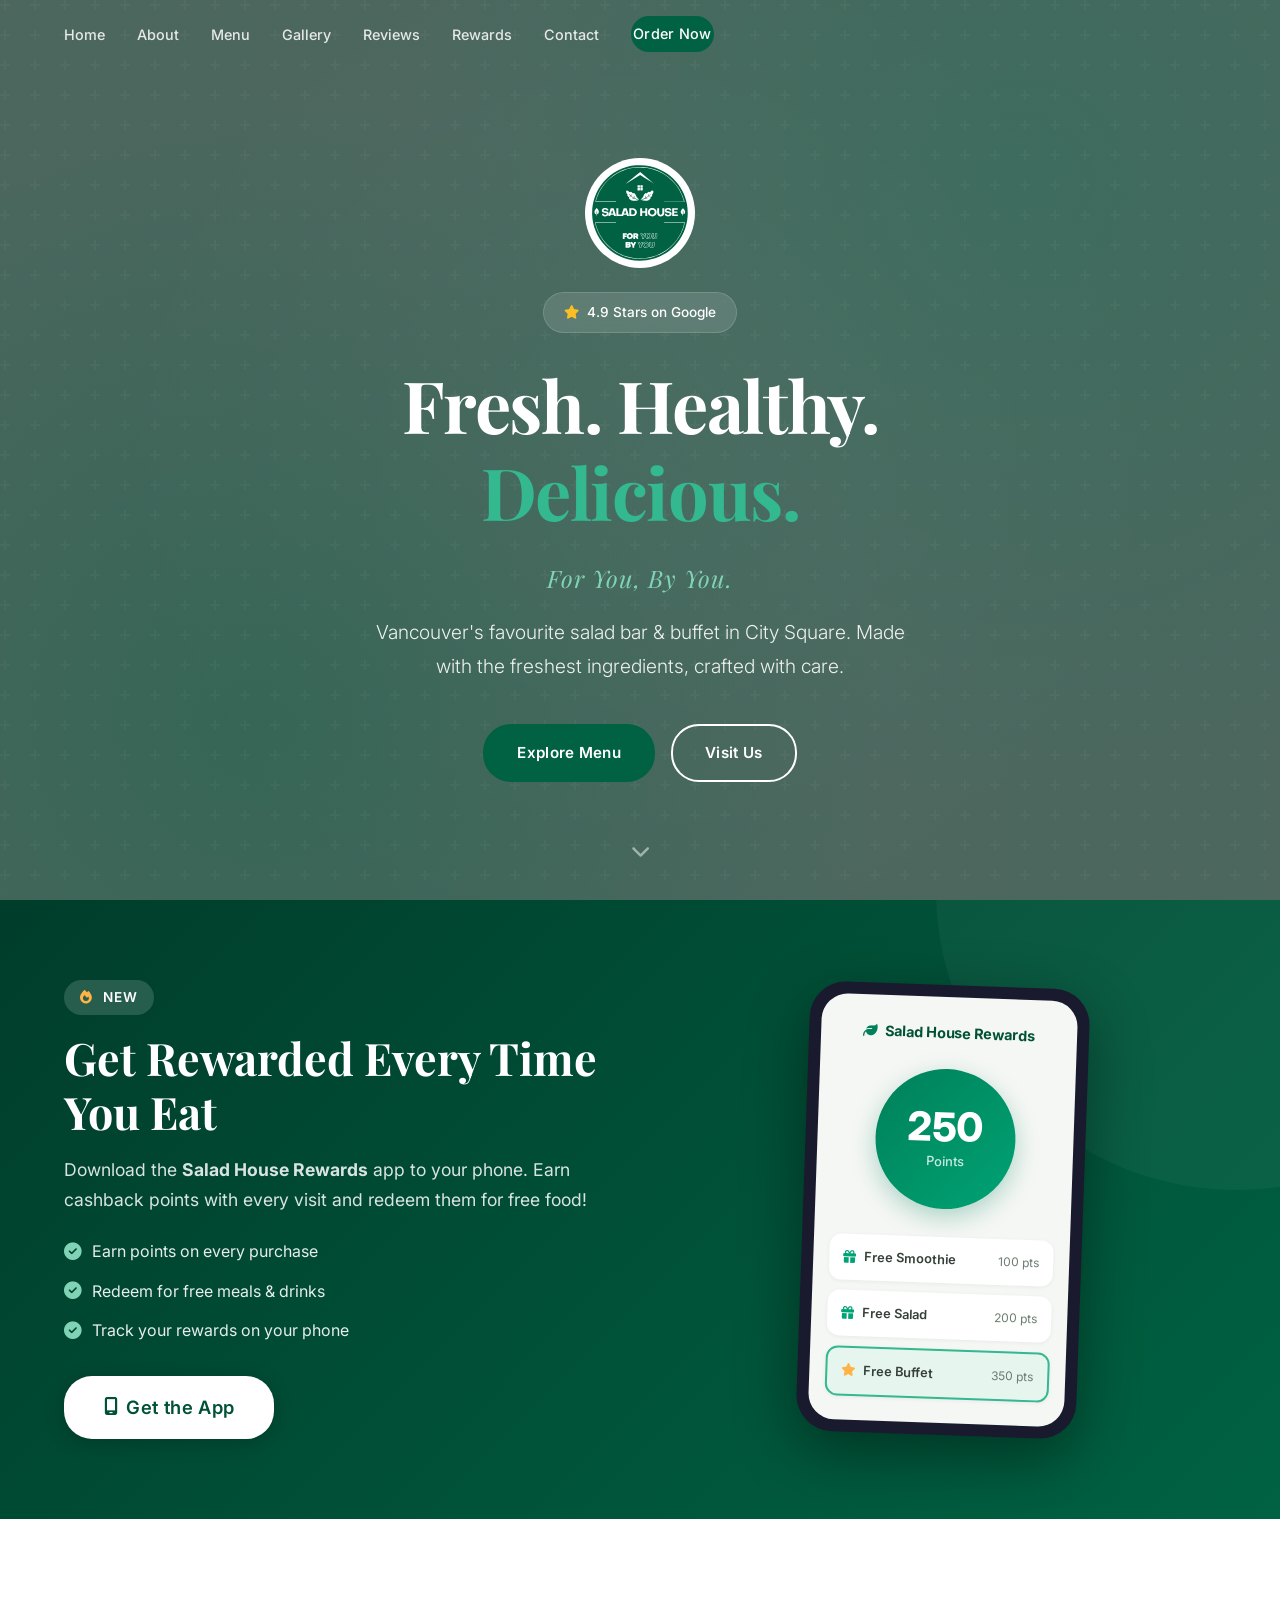
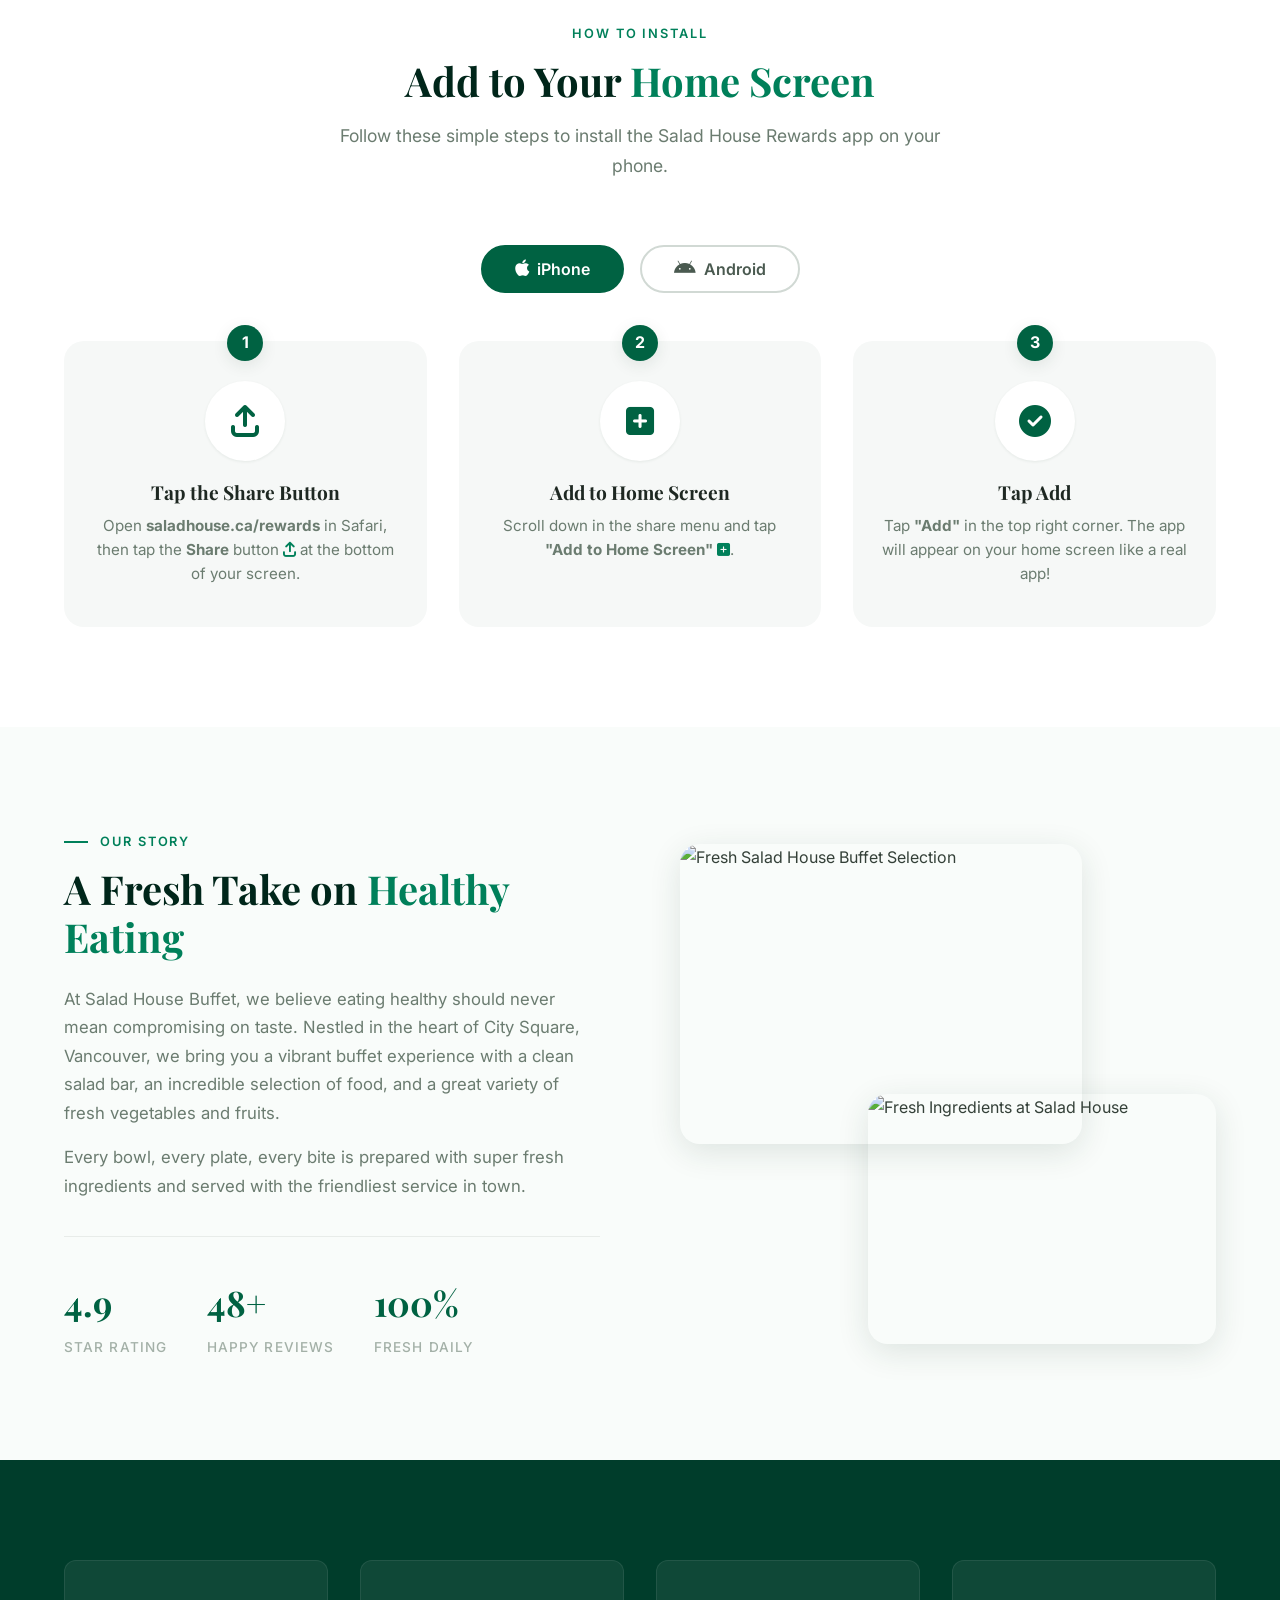
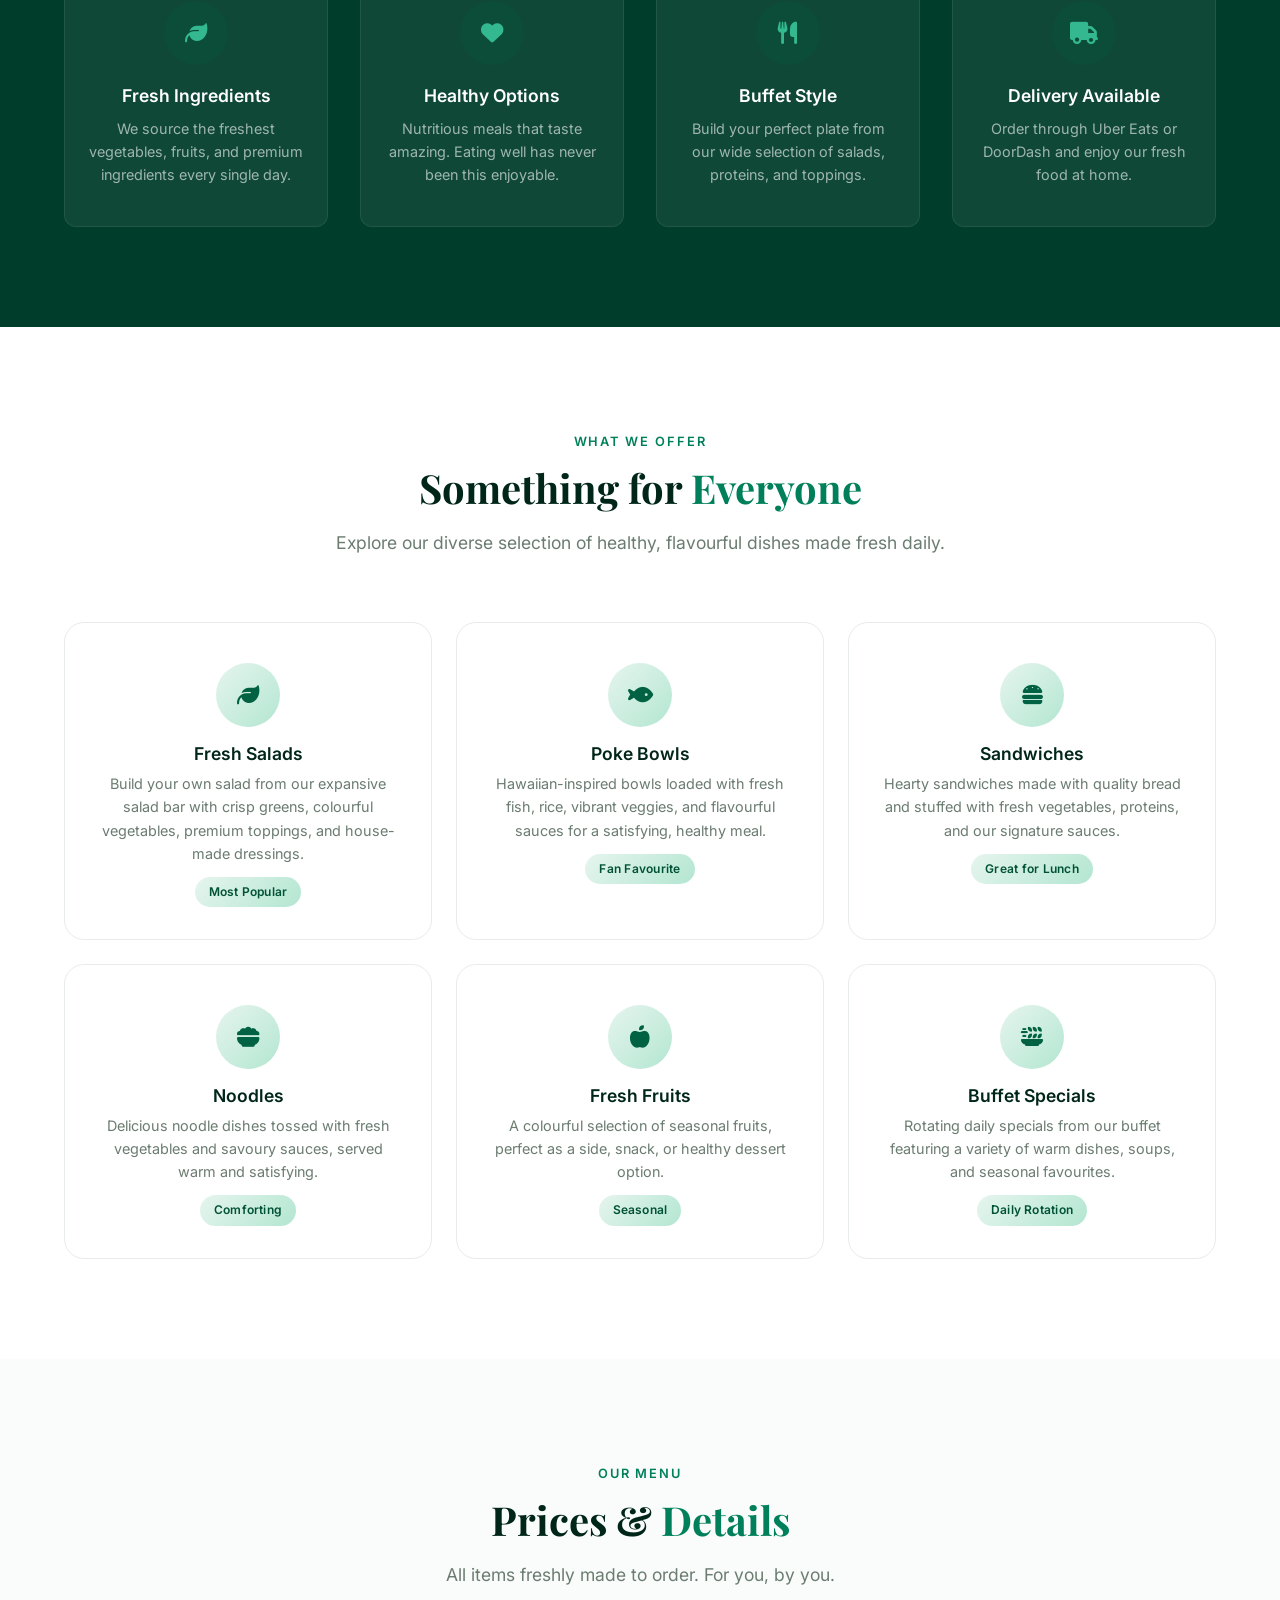
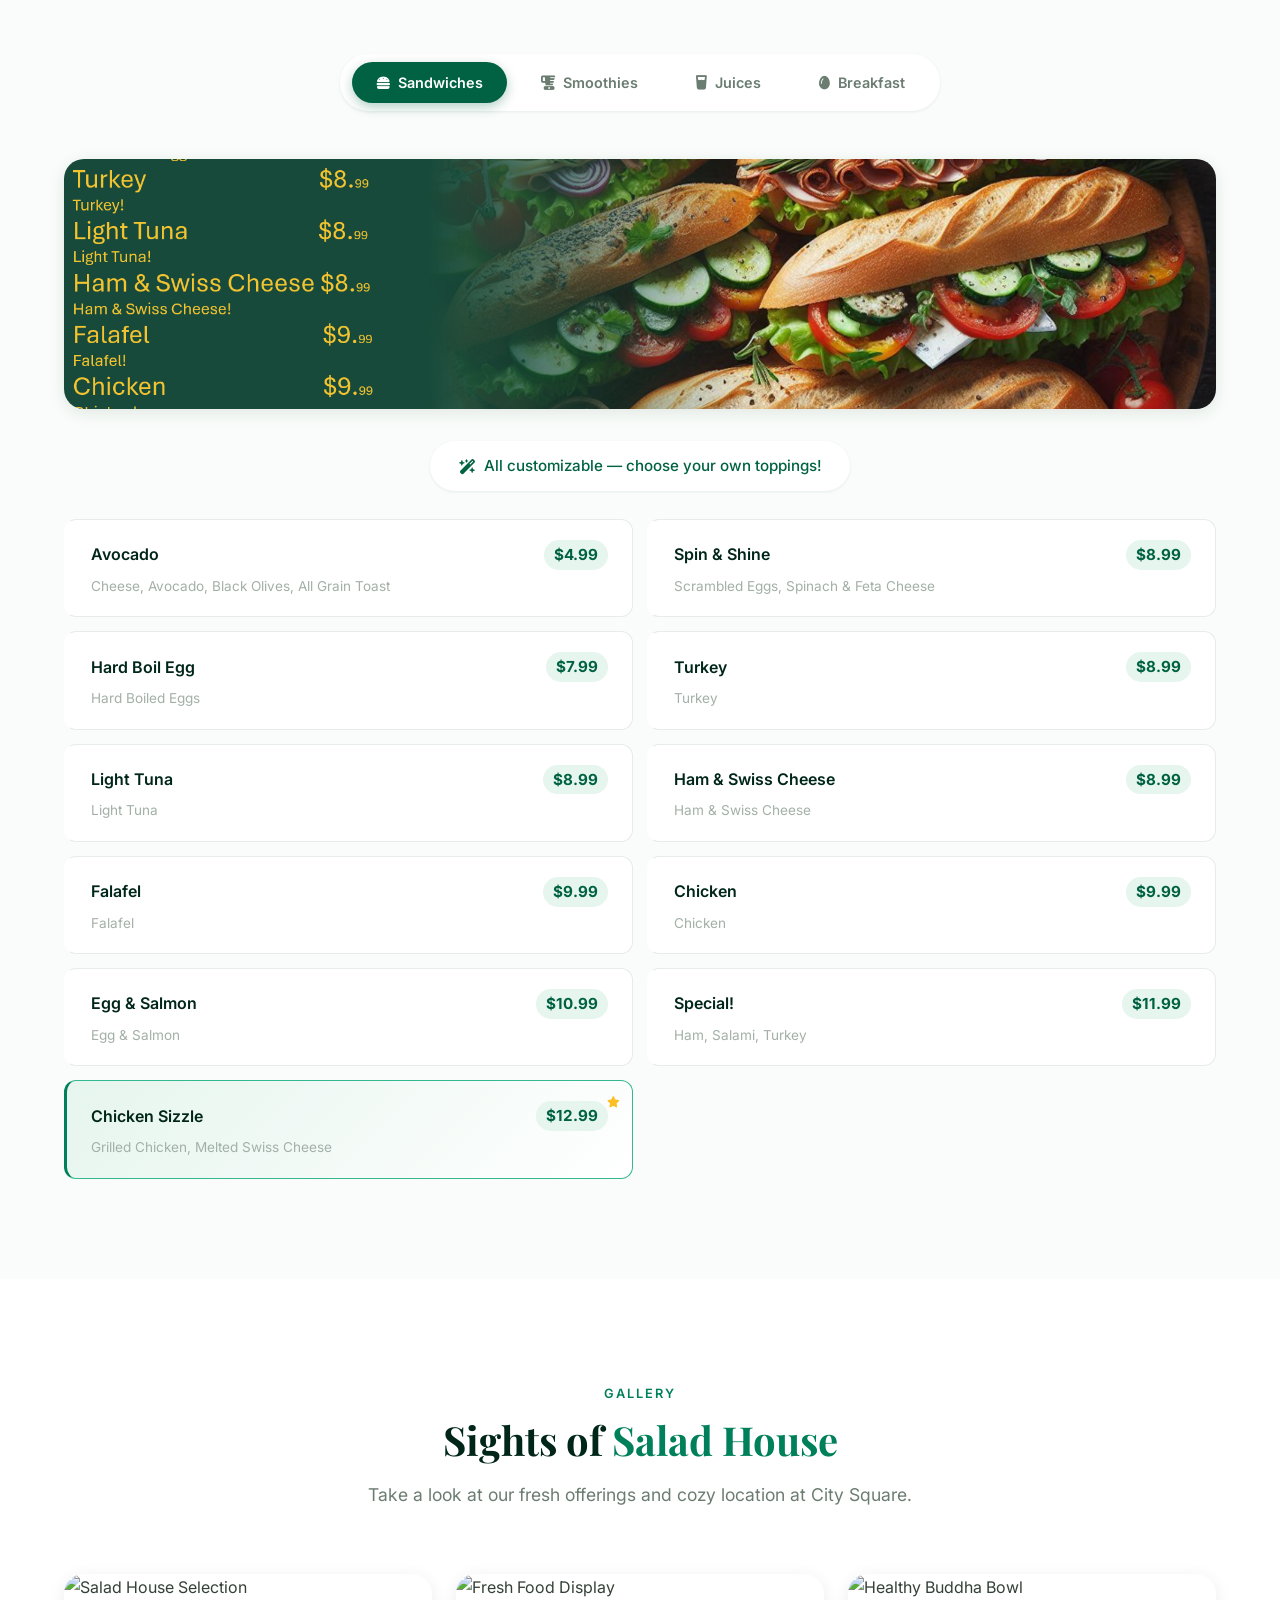
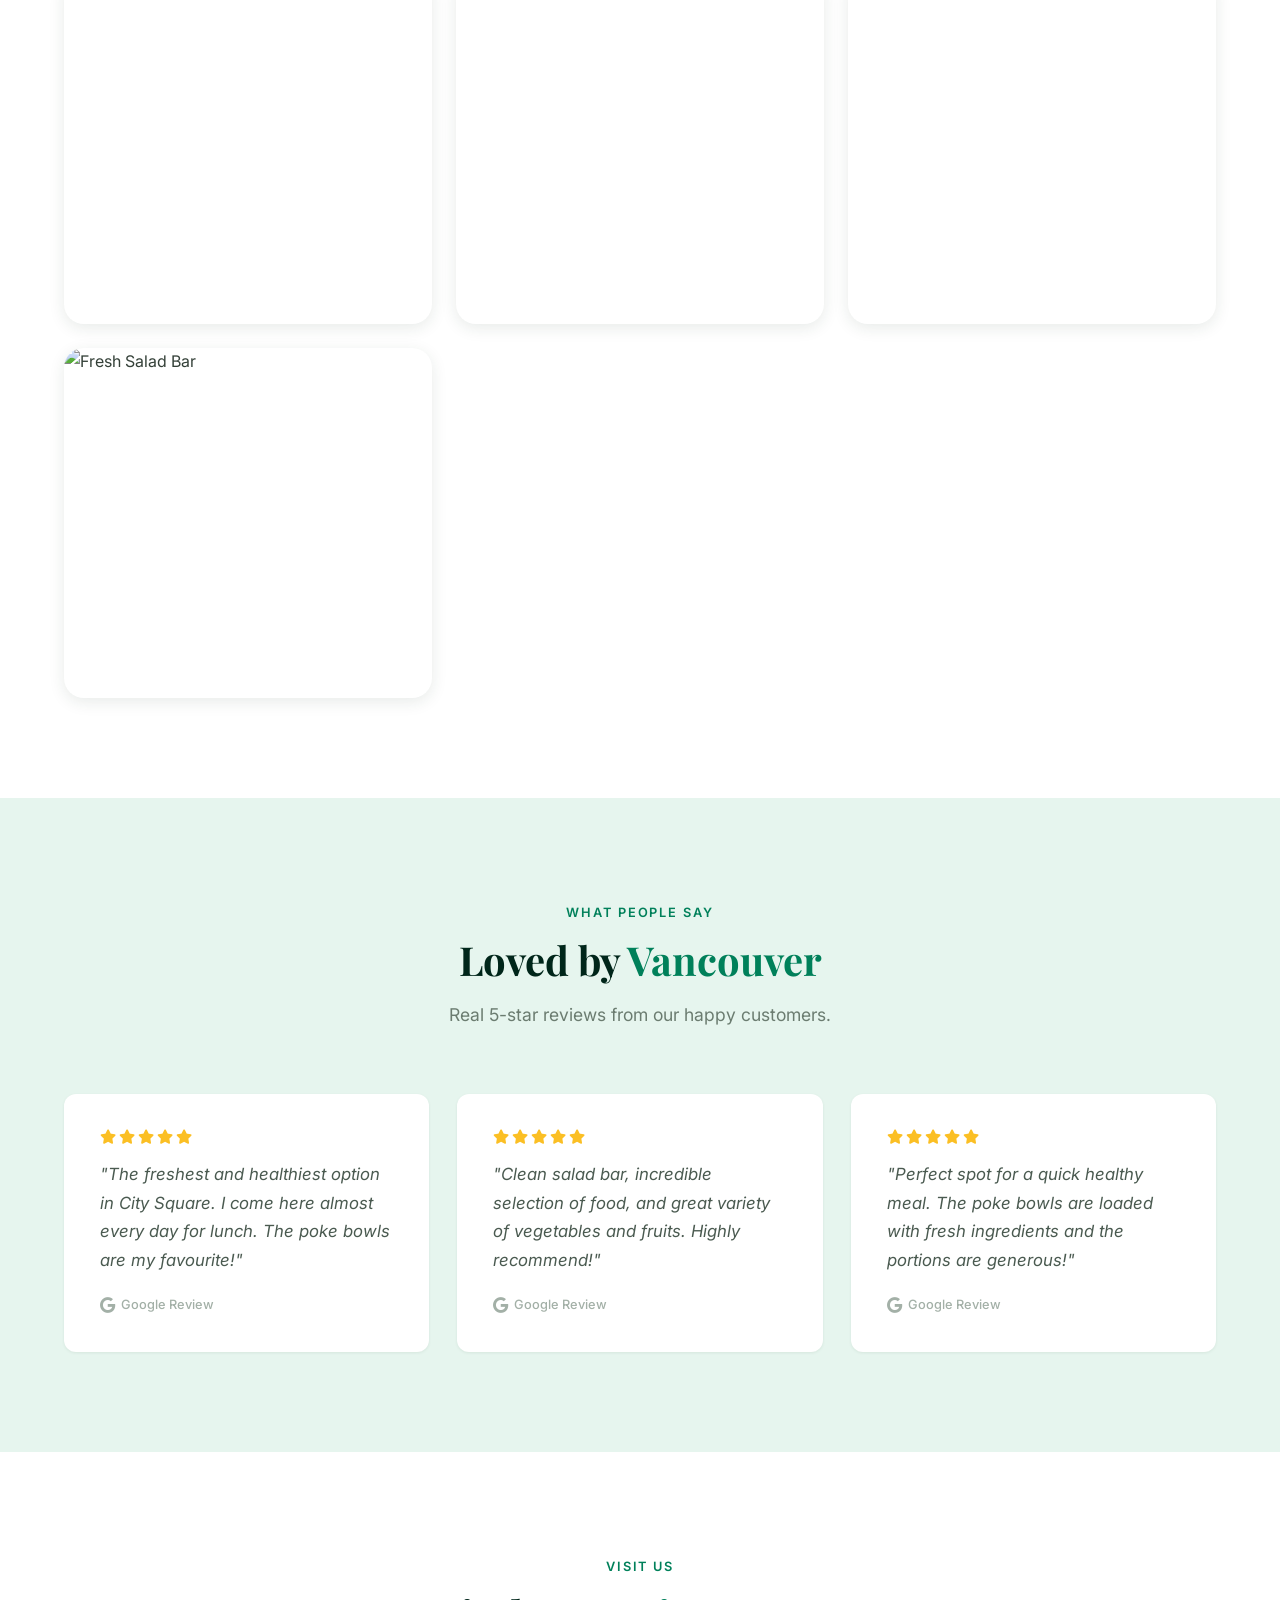
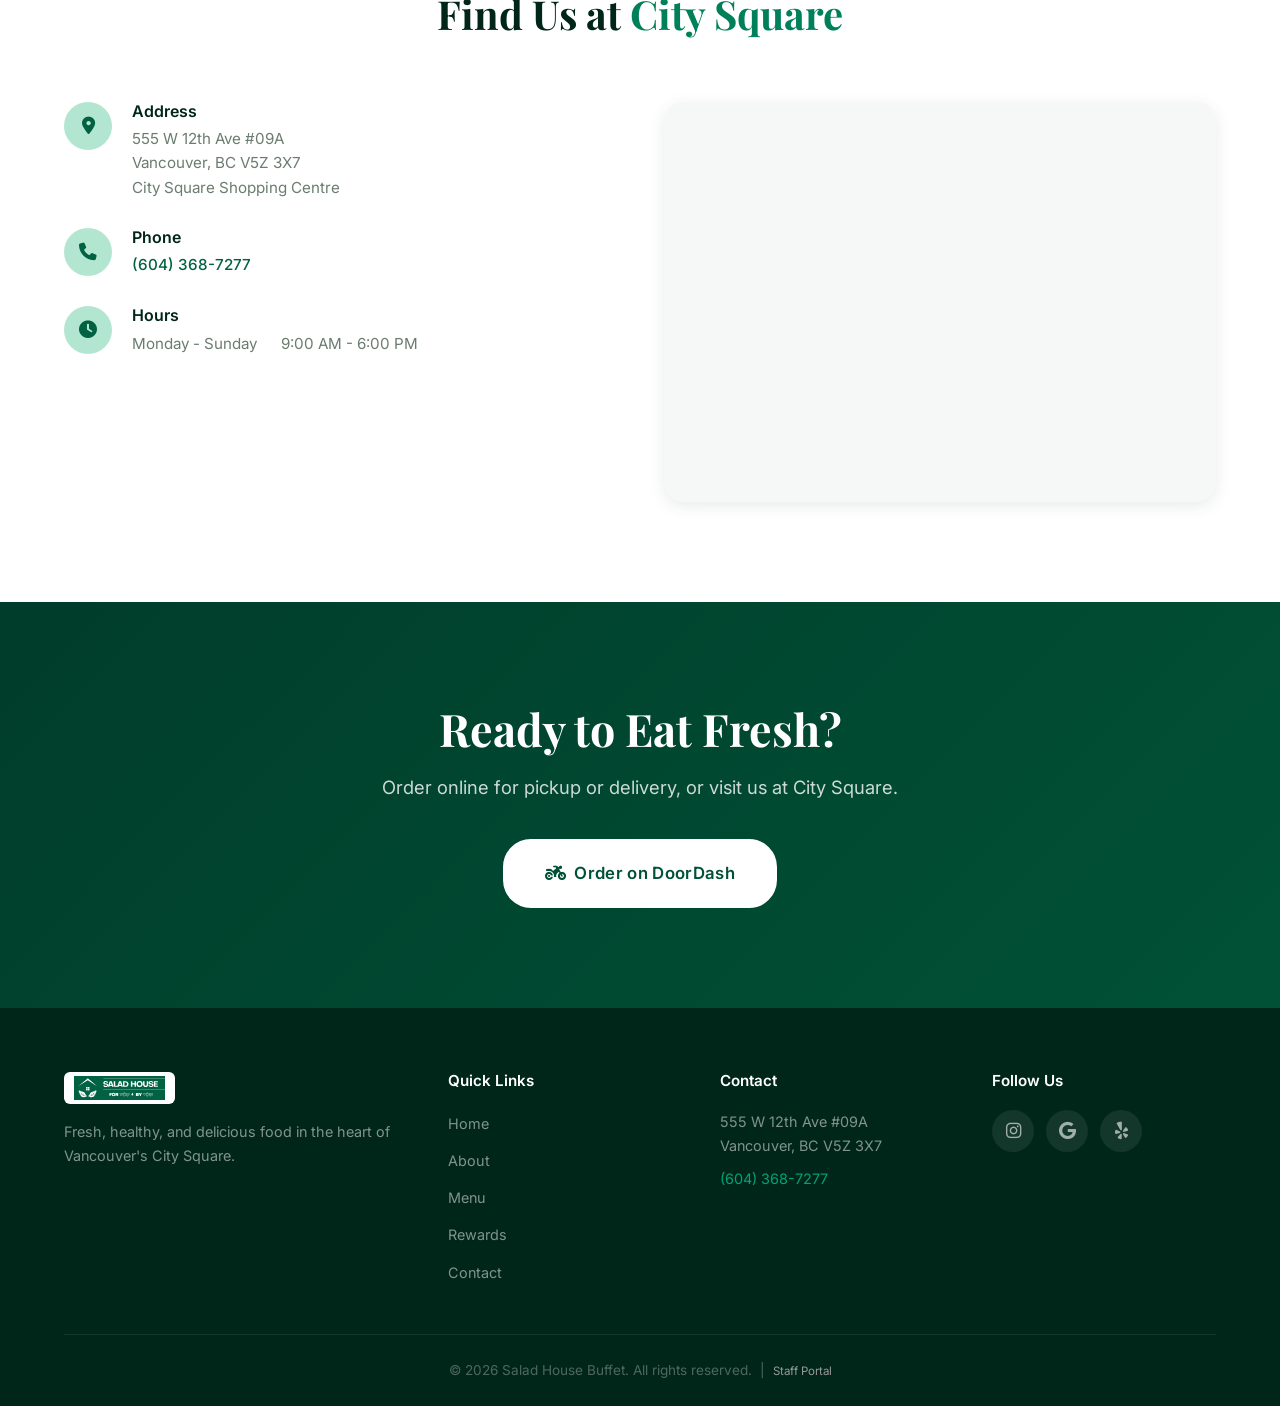
==== commit 818fad37: "Add staff portal link in footer, remove back button from sign in - Added discreet "Staff Portal" lin" ====
--- a/index.html
+++ b/index.html
@@ -716,7 +716,7 @@
                 </div>
             </div>
             <div class="footer-bottom">
-                <p>&copy; 2026 Salad House Buffet. All rights reserved.</p>
+                <p>&copy; 2026 Salad House Buffet. All rights reserved. &nbsp;|&nbsp; <a href="rewards/staff" style="color:#999;text-decoration:none;font-size:0.85em;">Staff Portal</a></p>
             </div>
         </div>
     </footer>
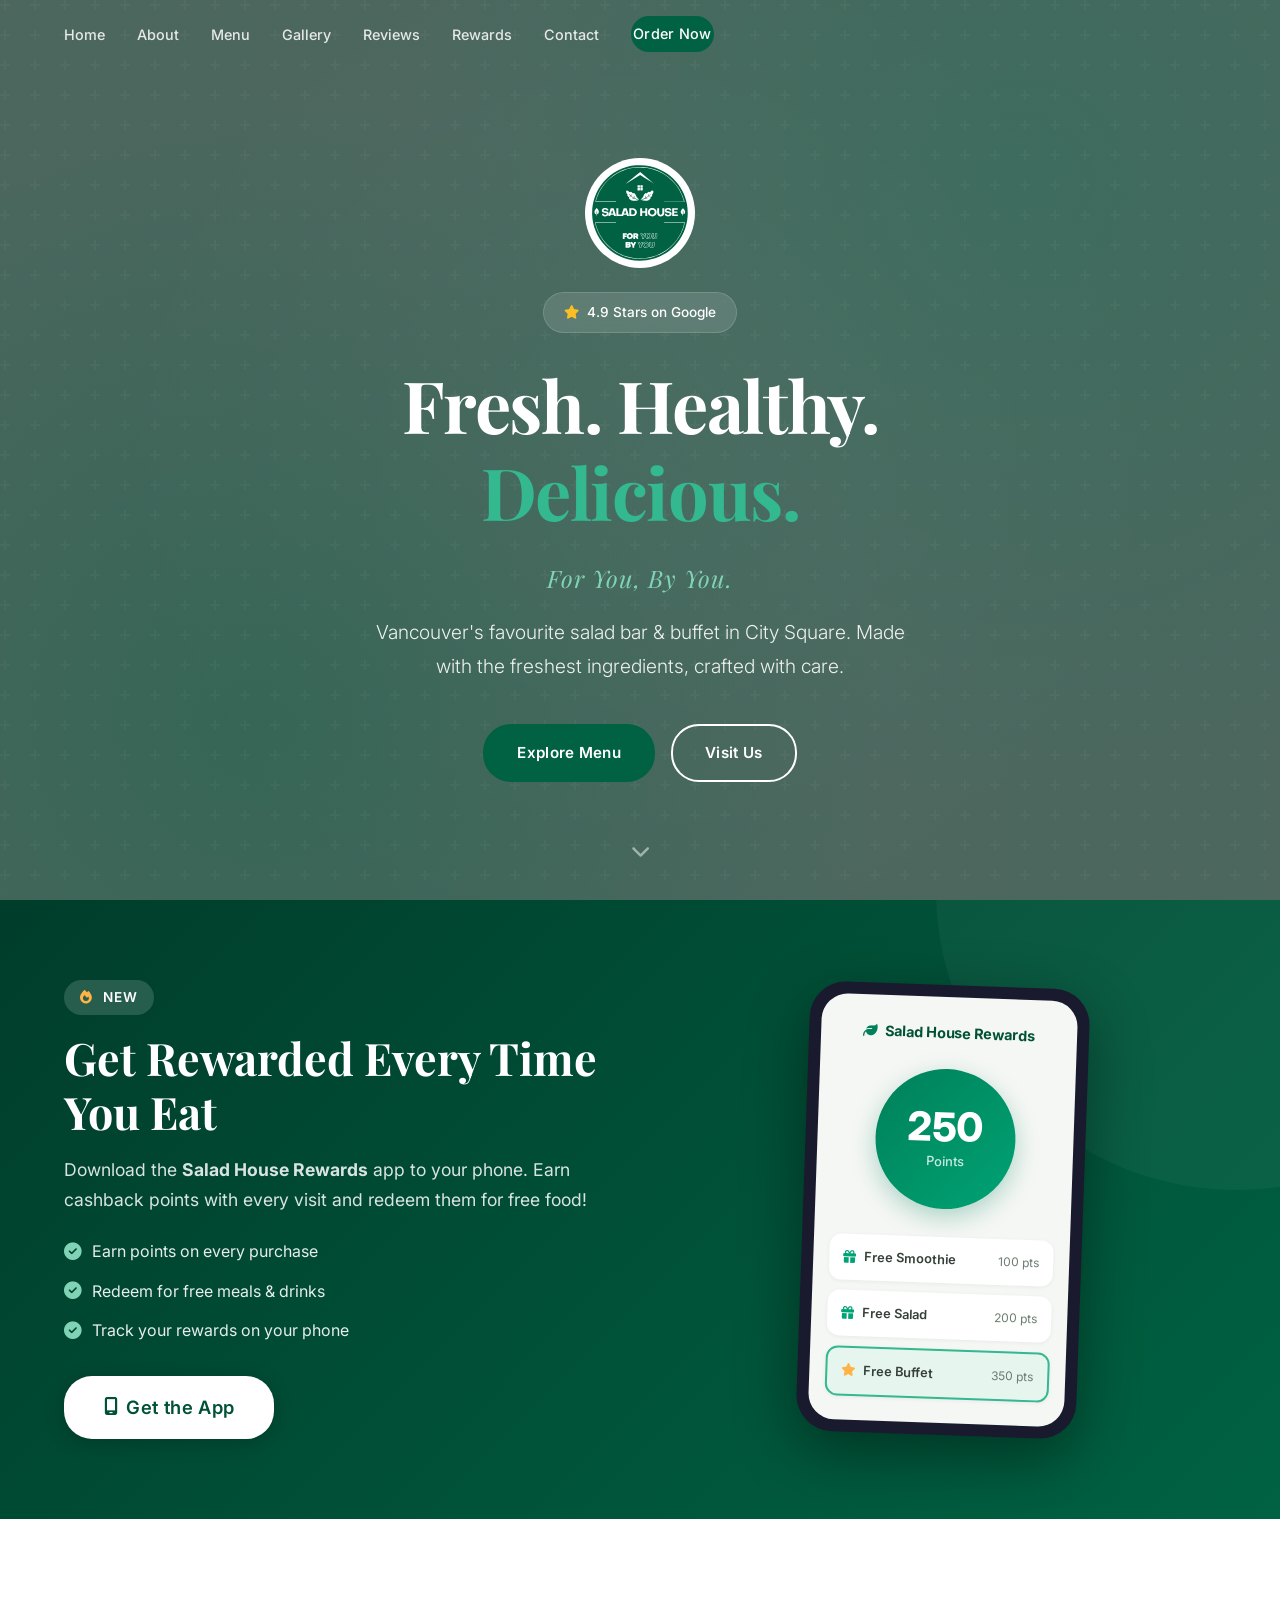
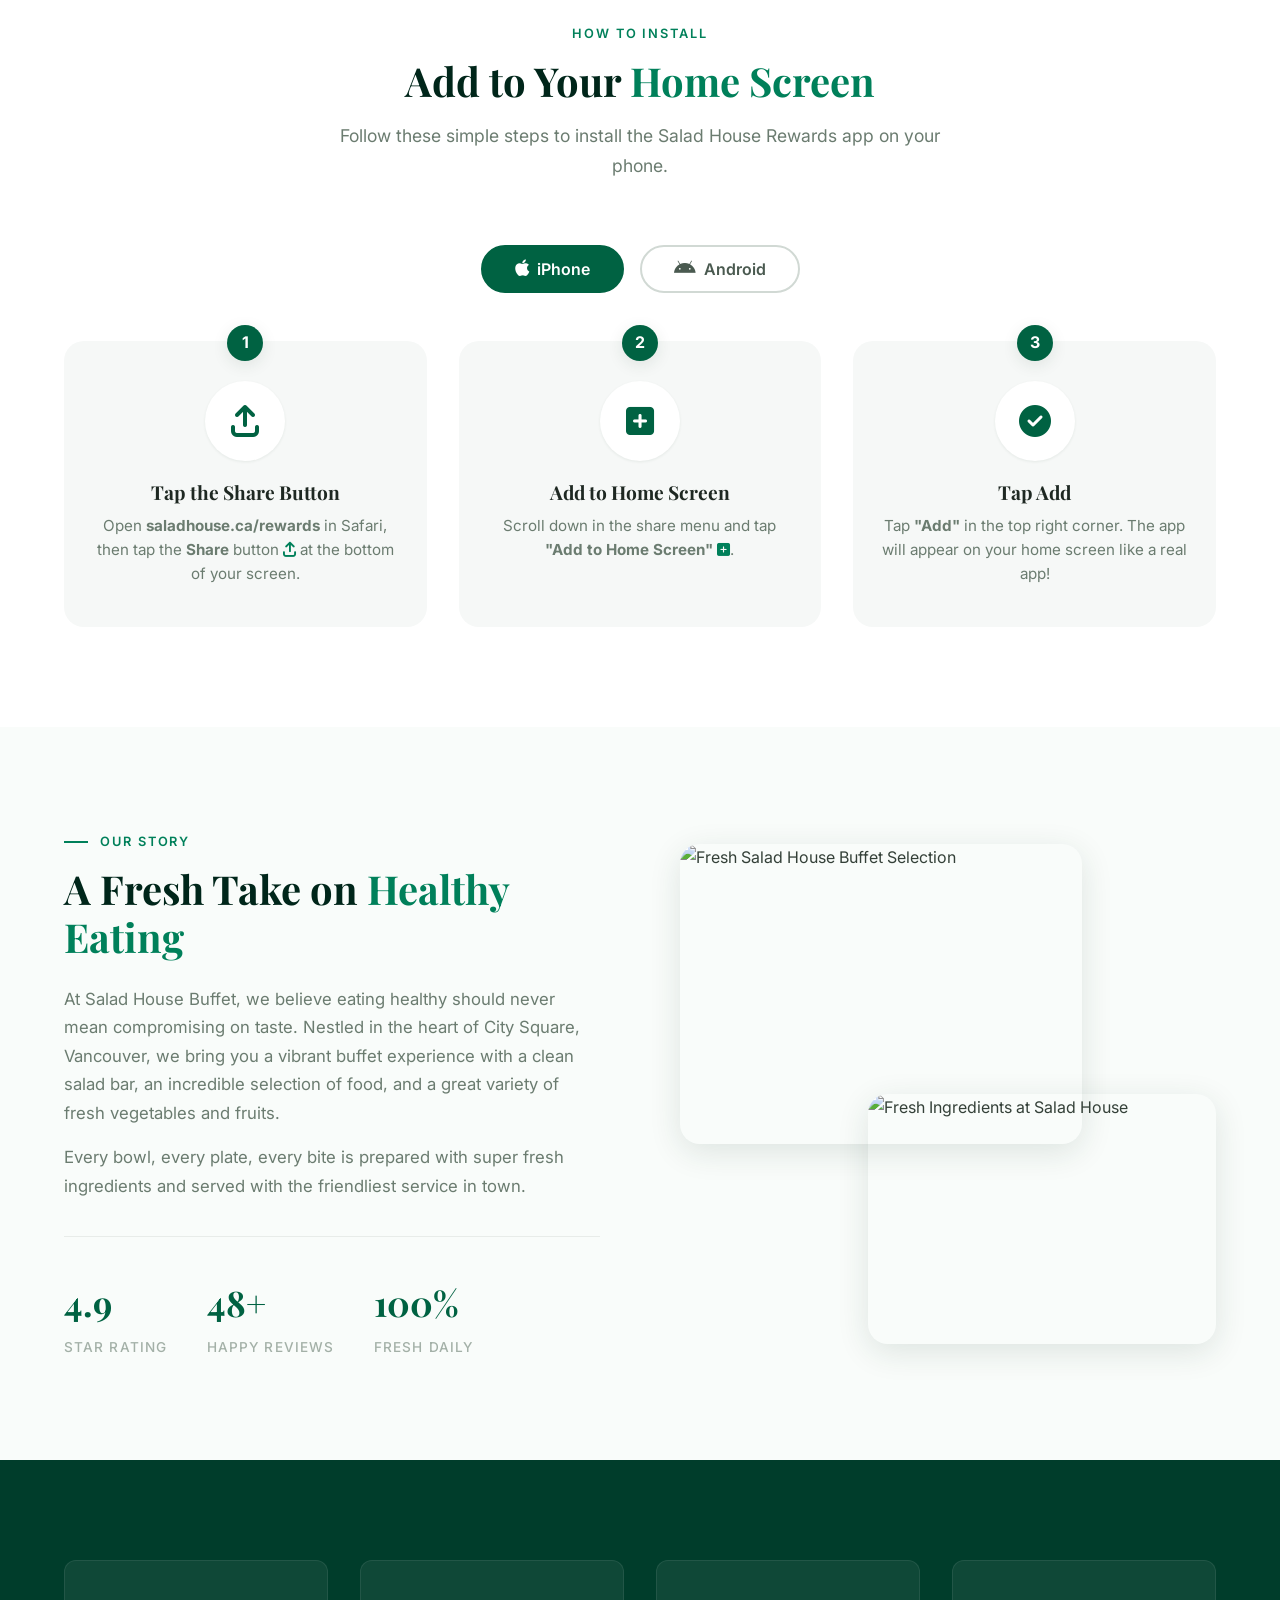
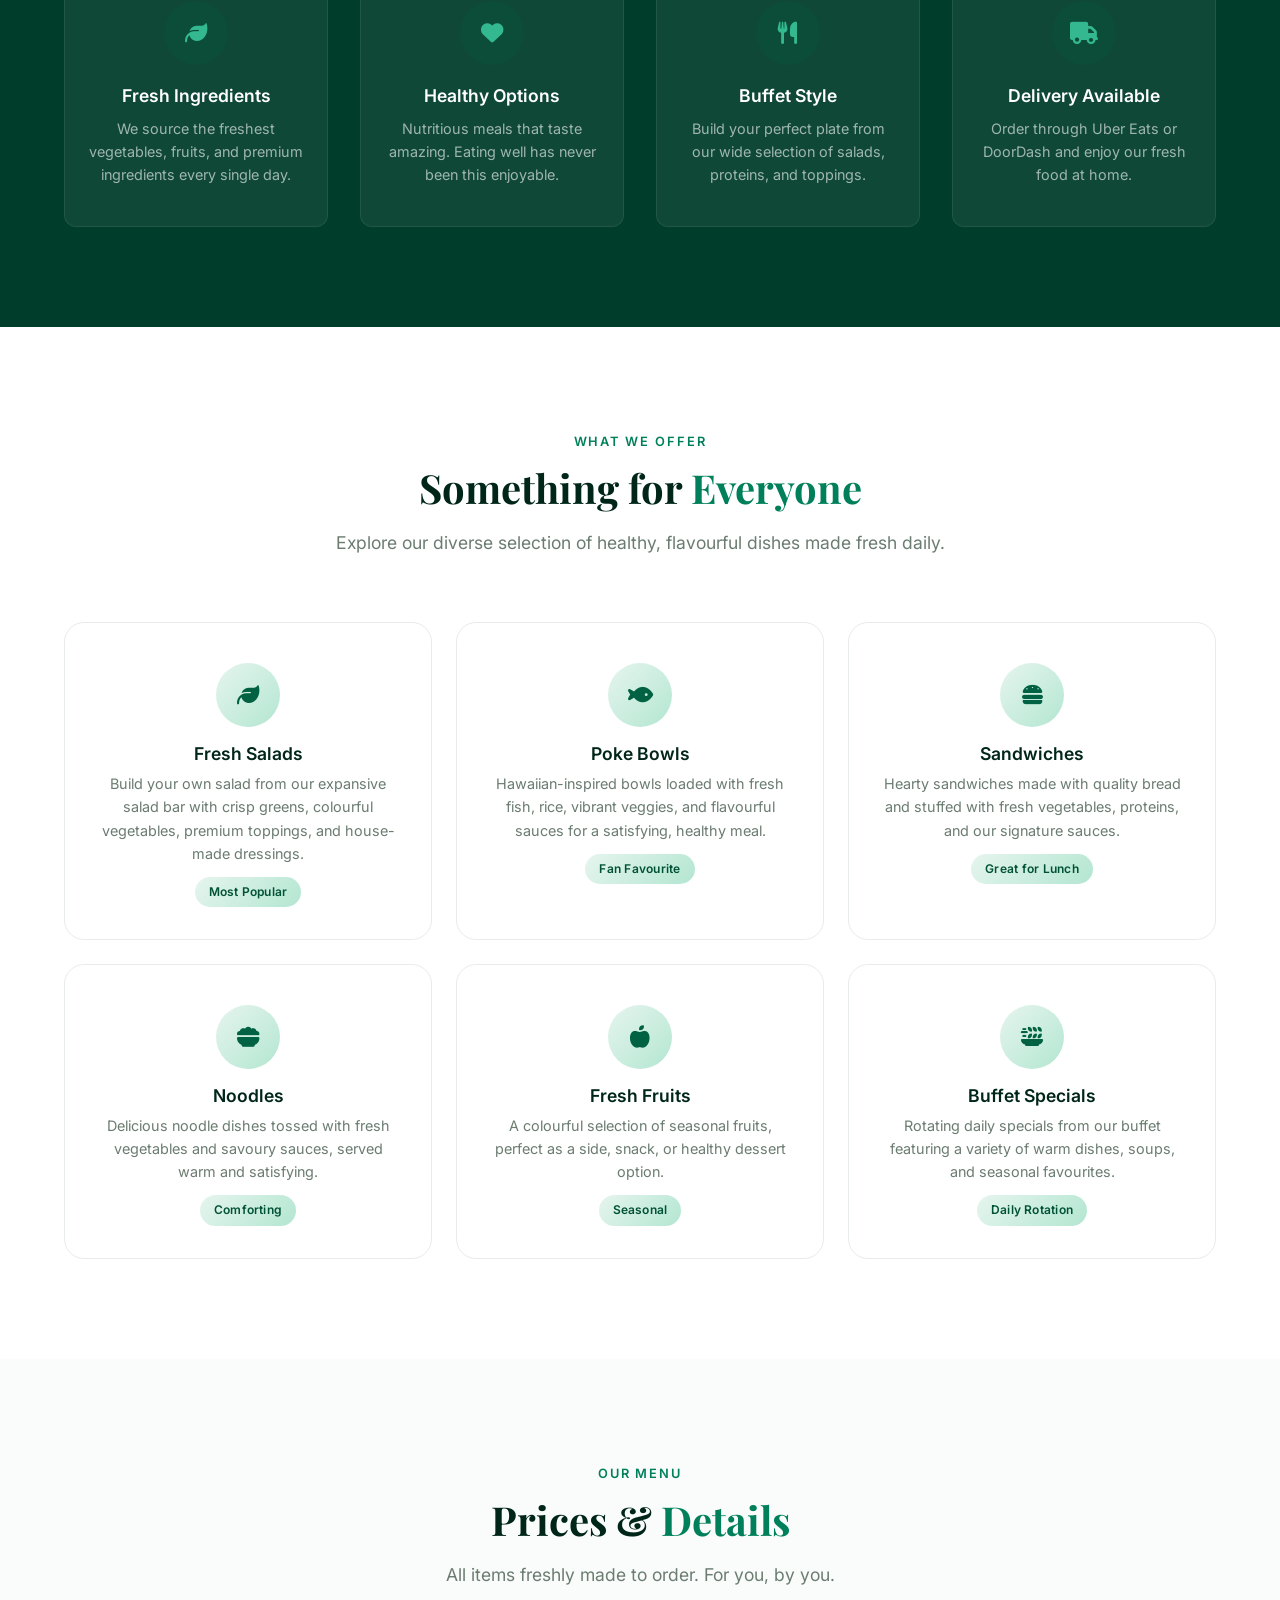
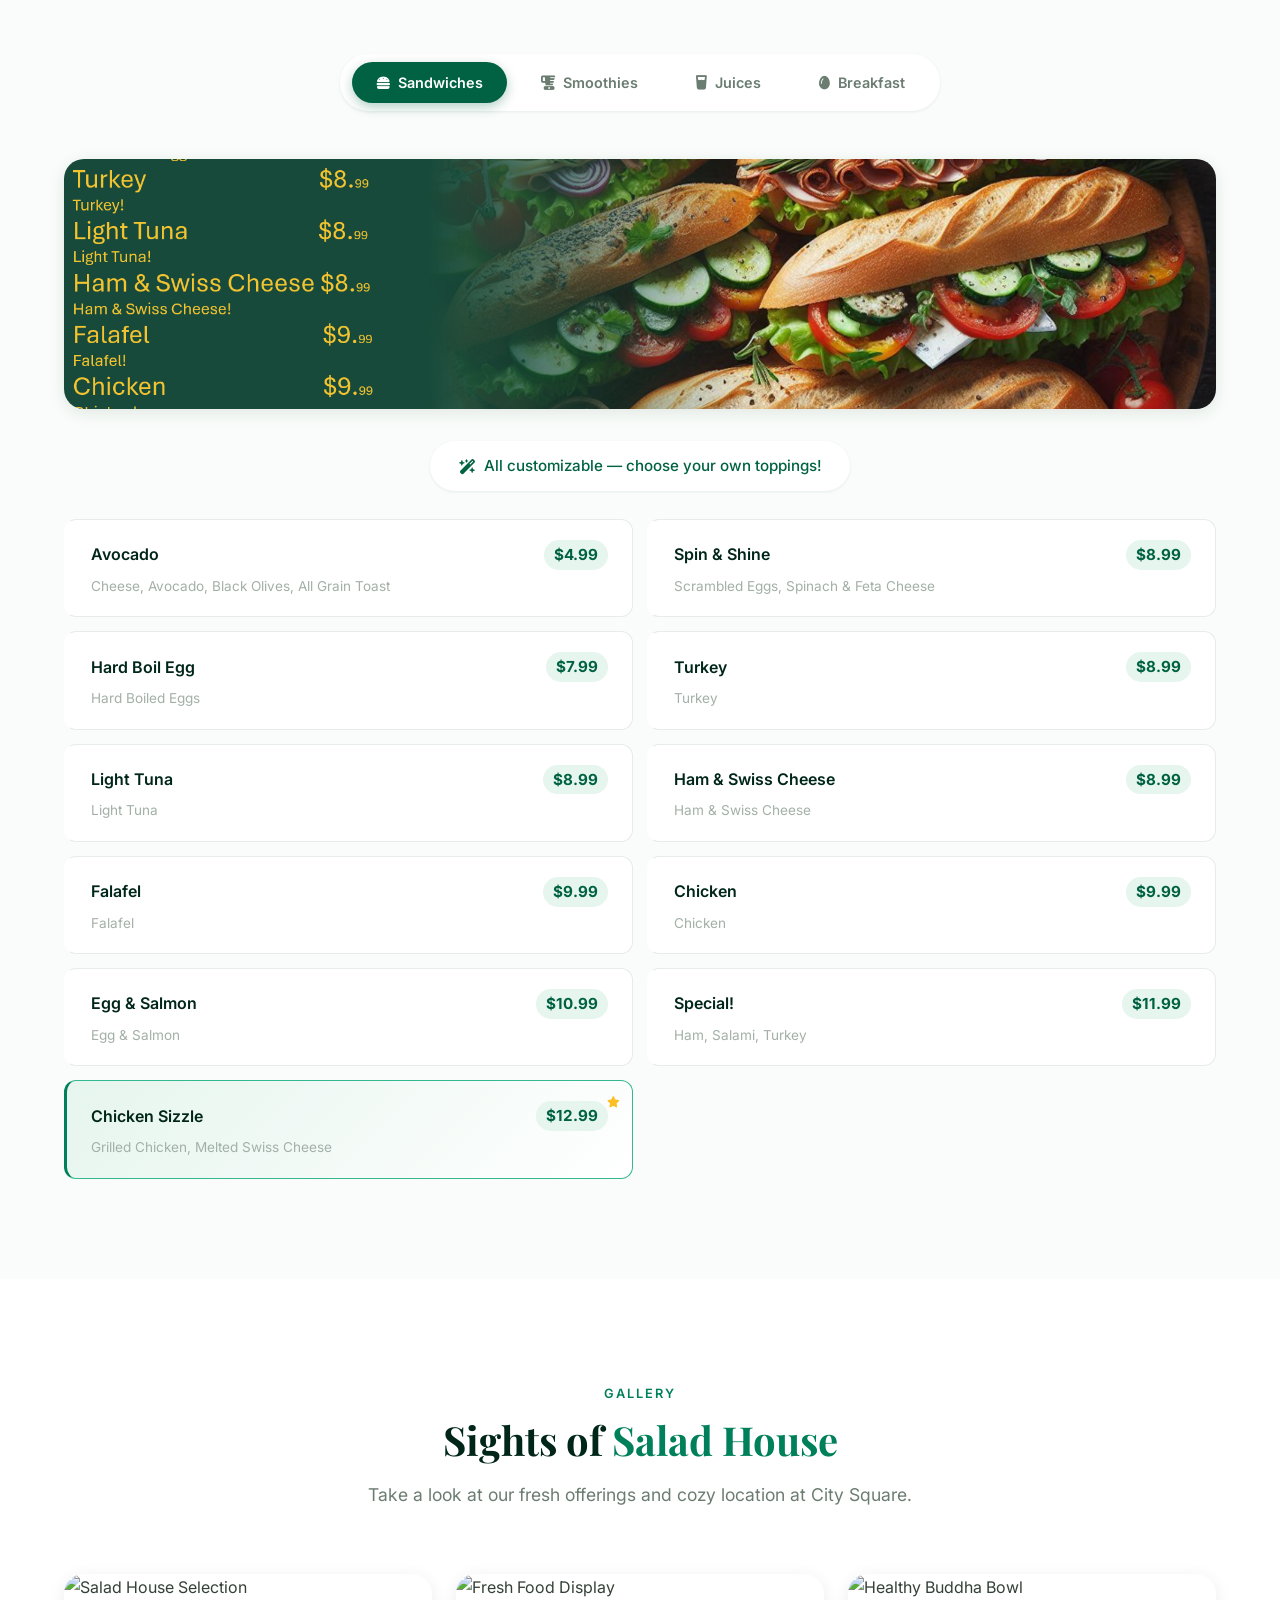
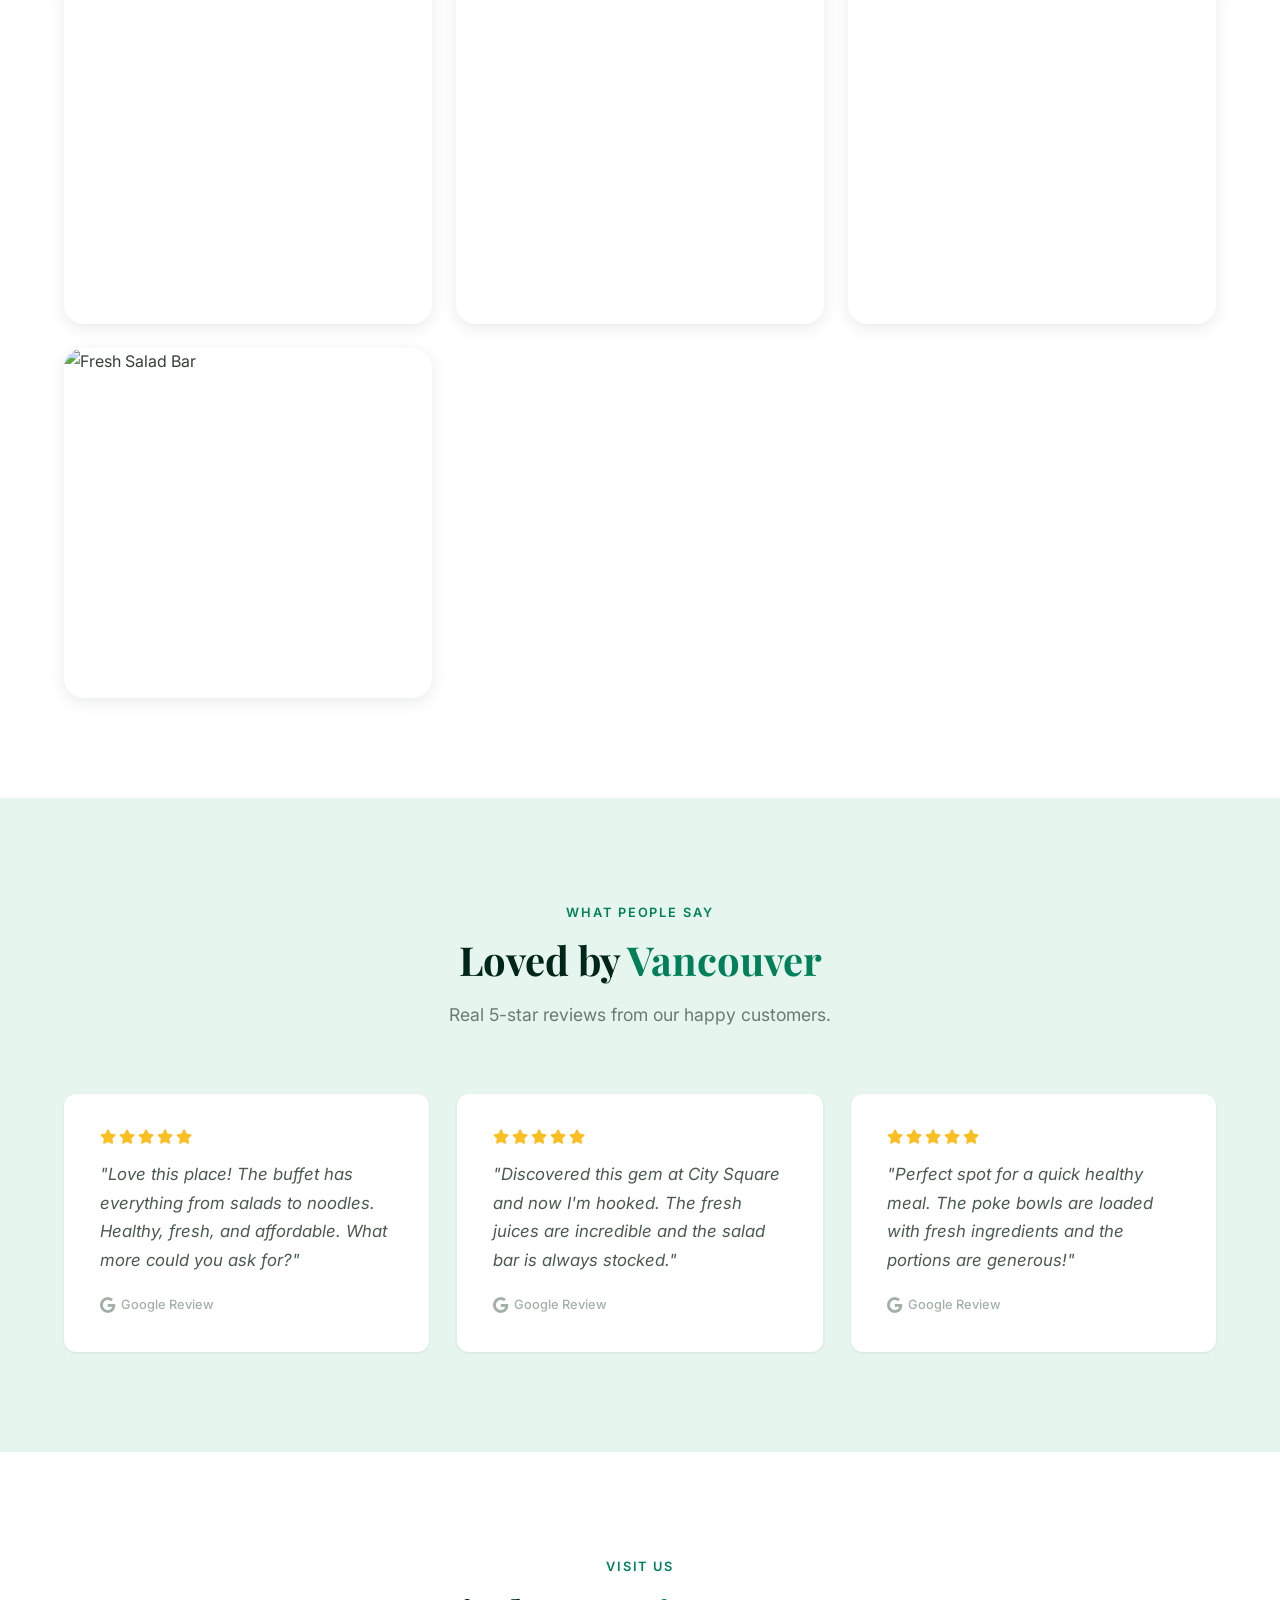
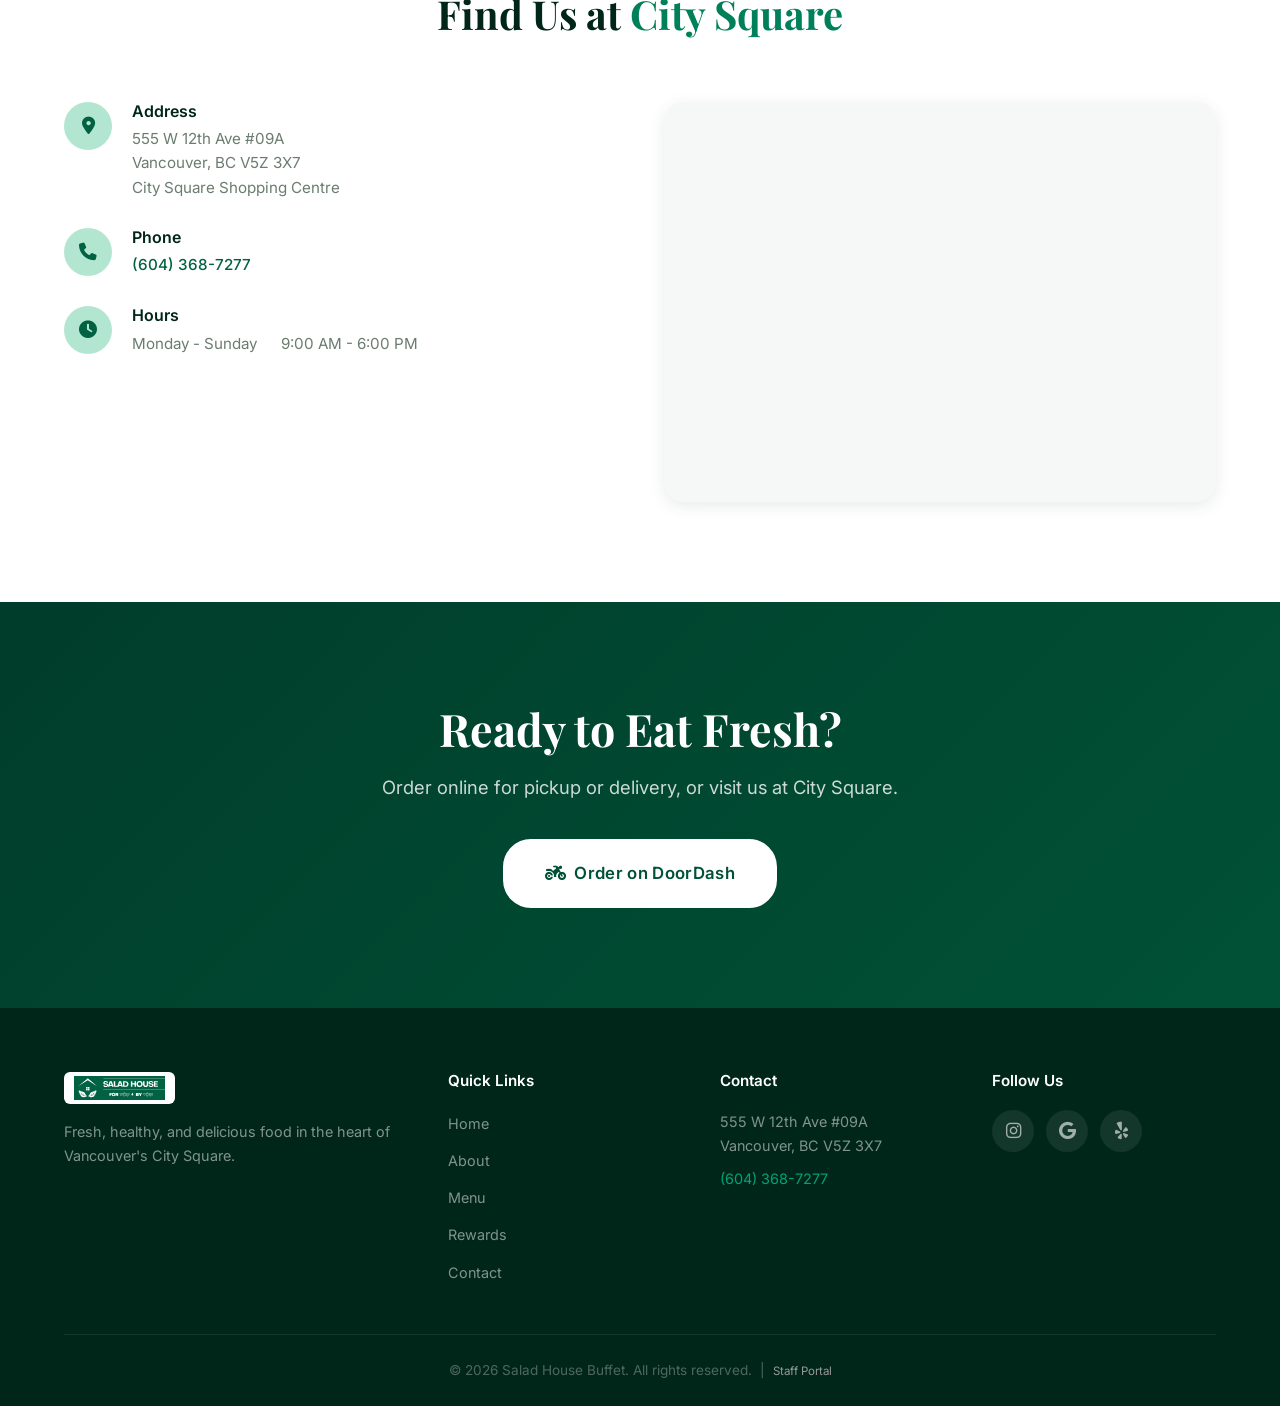
==== commit b70eae99: "Split into two separate apps: customer rewards and staff terminal - Customer app remains at /rewards" ====
--- a/index.html
+++ b/index.html
@@ -716,7 +716,7 @@
                 </div>
             </div>
             <div class="footer-bottom">
-                <p>&copy; 2026 Salad House Buffet. All rights reserved. &nbsp;|&nbsp; <a href="rewards/staff" style="color:#999;text-decoration:none;font-size:0.85em;">Staff Portal</a></p>
+                <p>&copy; 2026 Salad House Buffet. All rights reserved. &nbsp;|&nbsp; <a href="/staff/" style="color:#999;text-decoration:none;font-size:0.85em;">Staff Portal</a></p>
             </div>
         </div>
     </footer>
